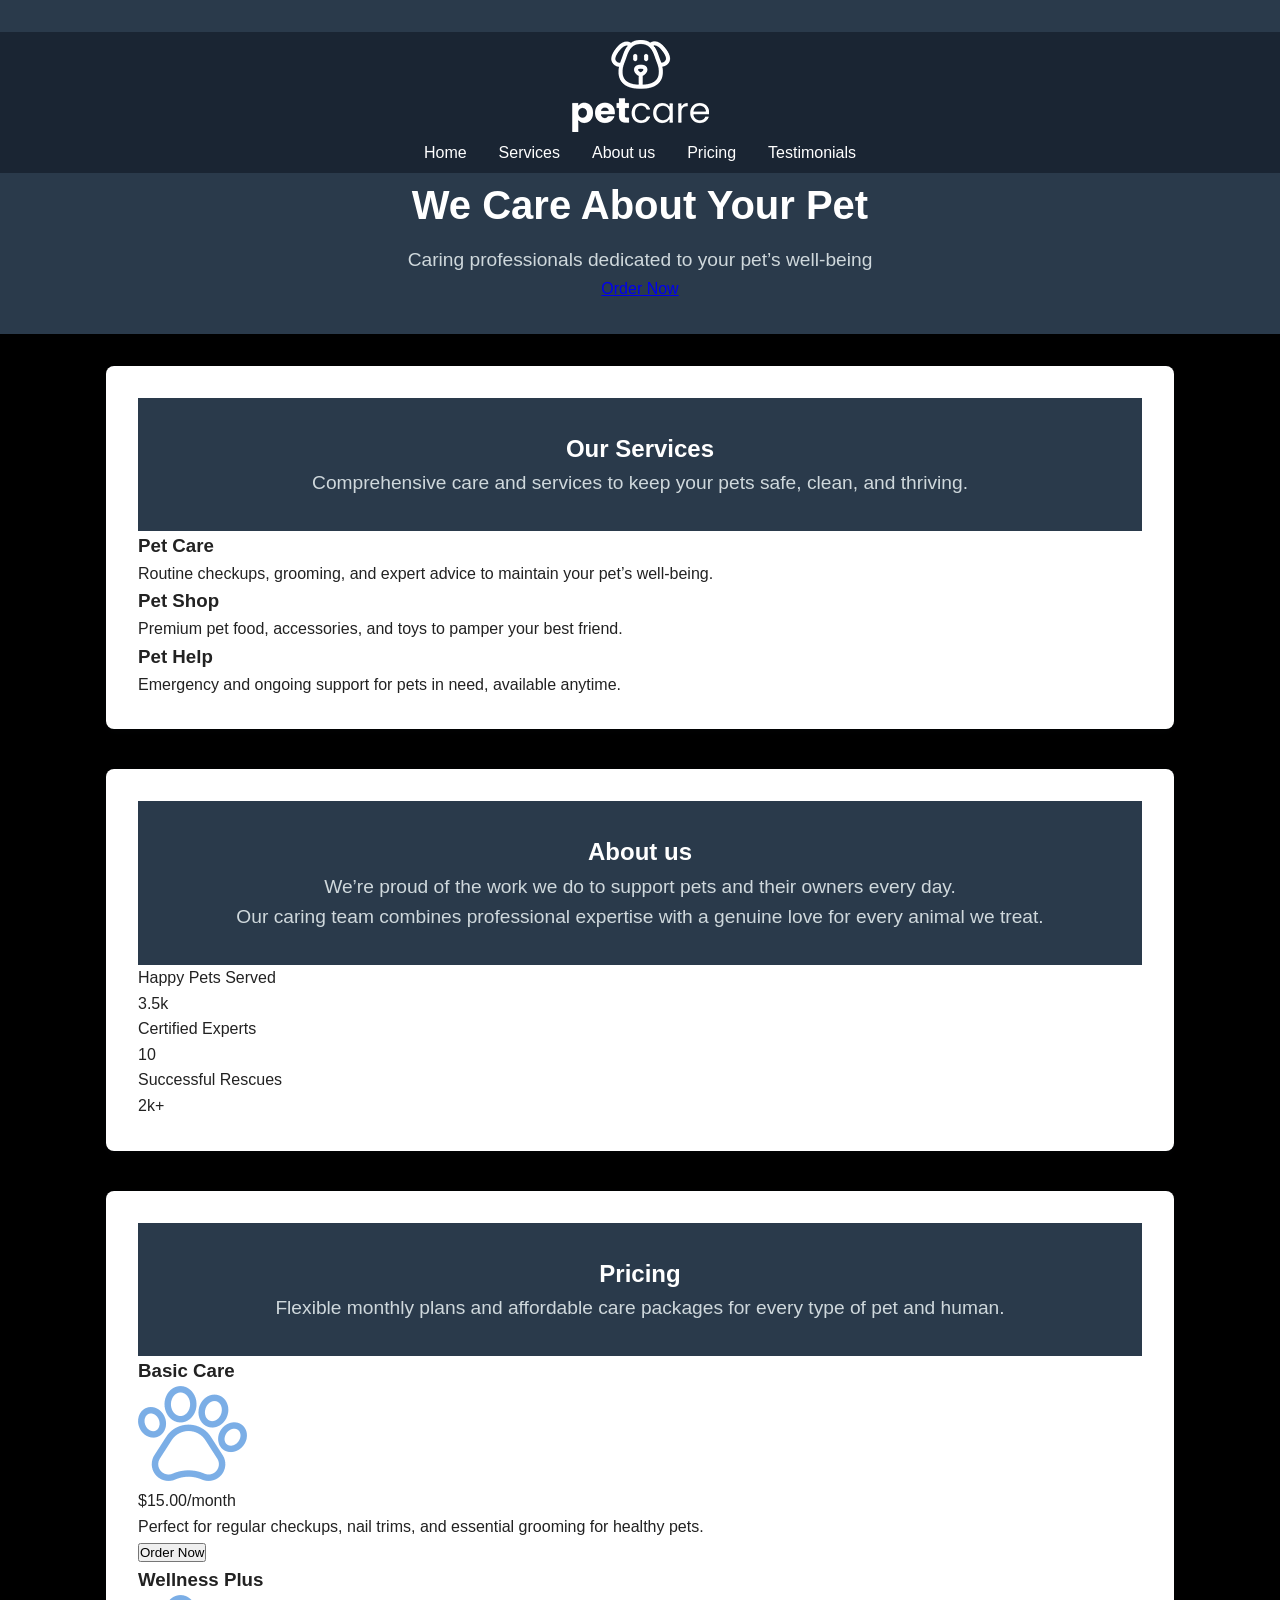
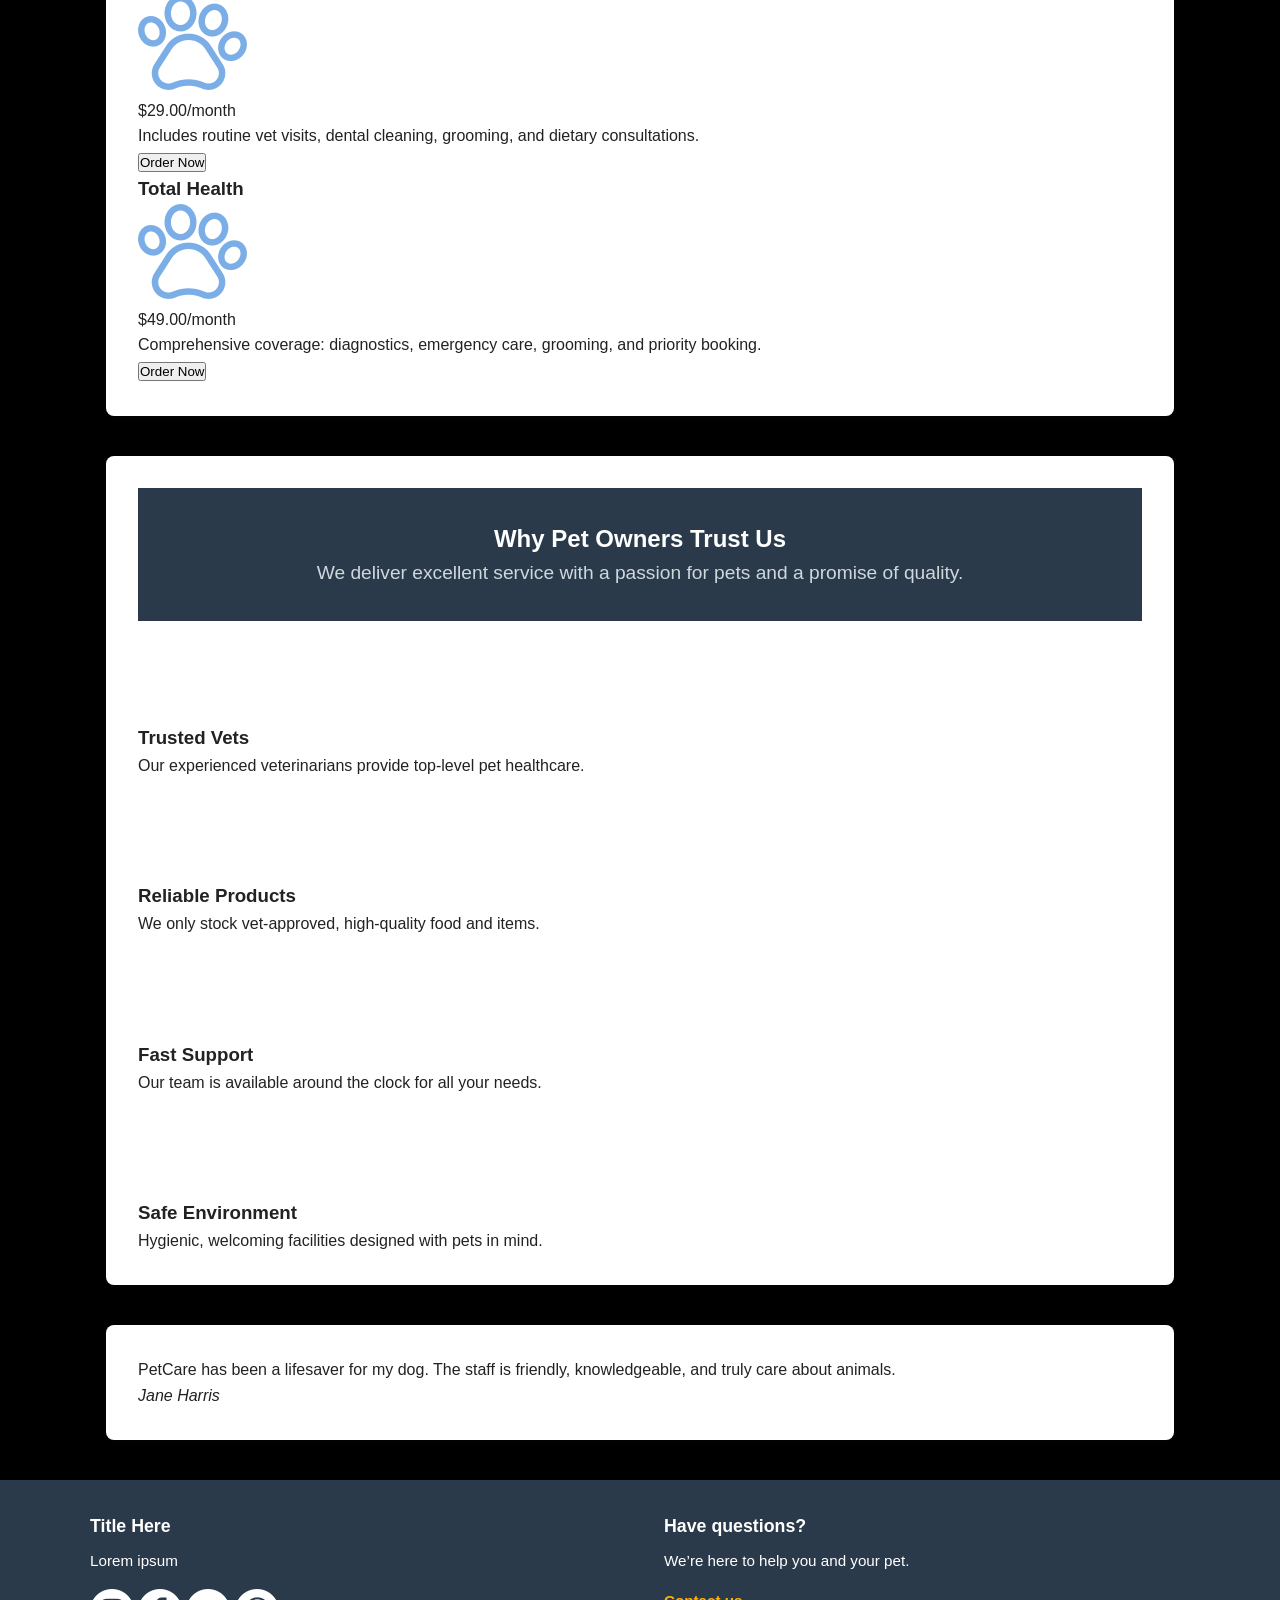
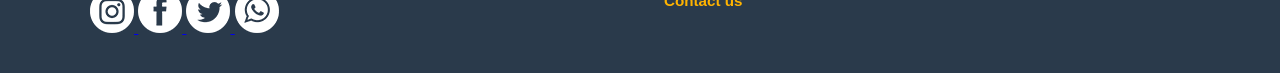
==== index.html @ bc652e51 "feat(petcare): improve semantic structure and footer layout" ====
<!DOCTYPE html>
<html lang="en">

<head>
    <meta charset="UTF-8" />
    <link href="./css/styles.css" rel="stylesheet" type="text/css">
    <meta name="viewport" content="width=device-width, initial-scale=1.0" />
    <title>Petcare</title>
</head>

<body>
    <header id="home">
        <nav>
            <a href="#home"><img src="./assets/icons/petcare-logo.png" alt="Petcare logo" class="logo" /></a>
            <ul>
                <li><a href="#home">Home</a></li>
                <li><a href="#services">Services</a></li>
                <li><a href="#about">About us</a></li>
                <li><a href="#pricing">Pricing</a></li>
                <li><a href="#testimonials">Testimonials</a></li>
            </ul>
        </nav>
        <div class="hero">
            <h1>We Care About Your Pet</h1>
            <p>Caring professionals dedicated to your pet’s well-being</p>
            <a href="#pricing" class="cta-button">Order Now</a>
        </div>
    </header>

    <main>
        <section id="services" class="services">
            <header class="section-header">
                <h2>Our Services</h2>
                <p>Comprehensive care and services to keep your pets safe, clean, and thriving.</p>
            </header>
            <div class="services-grid">
                <article class="service-card">
                    <h3>Pet Care</h3>
                    <p>Routine checkups, grooming, and expert advice to maintain your pet’s well-being.</p>
                </article>
                <article class="service-card">
                    <h3>Pet Shop</h3>
                    <p>Premium pet food, accessories, and toys to pamper your best friend.</p>
                </article>
                <article class="service-card">
                    <h3>Pet Help</h3>
                    <p>Emergency and ongoing support for pets in need, available anytime.</p>
                </article>
            </div>
        </section>
        <section id="about" class="about">
            <header class="section-header">
                <h2>About us</h2>
                <p>We’re proud of the work we do to support pets and their owners every day.</p>
                <p>Our caring team combines professional expertise with a genuine love for every animal we treat.</p>
            </header>
            <dl class="stats-grid">
                <div class="stat">
                    <dt>Happy Pets Served</dt>
                    <dd>3.5k</dd>
                </div>
                <div class="stat">
                    <dt>Certified Experts</dt>
                    <dd>10</dd>
                </div>
                <div class="stat">
                    <dt>Successful Rescues</dt>
                    <dd>2k+</dd>
                </div>
            </dl>
        </section>
        <section id="pricing" class="pricing">
            <header class="section-header">
                <h2>Pricing</h2>
                <p>Flexible monthly plans and affordable care packages for every type of pet and human.</p>
            </header>
            <div class="pricing-grid">
                <article class="pricing-card">
                    <h3>Basic Care</h3>
                    <img src="./assets/icons/icon-blue.png" alt="" class="pricing-icon" />
                    <p>$15.00/month</p>
                    <p>Perfect for regular checkups, nail trims, and essential grooming for healthy pets.</p>
                    <button class="cta-button">Order Now</button>
                </article>
                <article class="pricing-card">
                    <h3>Wellness Plus</h3>
                    <img src="./assets/icons/icon-blue.png" alt="" class="pricing-icon" />
                    <p>$29.00/month</p>
                    <p>Includes routine vet visits, dental cleaning, grooming, and dietary consultations.</p>
                    <button class="cta-button">Order Now</button>
                </article>
                <article class="pricing-card">
                    <h3>Total Health</h3>
                    <img src="./assets/icons/icon-blue.png" alt="" class="pricing-icon" />
                    <p>$49.00/month</p>
                    <p>Comprehensive coverage: diagnostics, emergency care, grooming, and priority booking.</p>
                    <button class="cta-button">Order Now</button>
                </article>
            </div>
        </section>
        <section class="features">
            <header class="section-header">
                <h2>Why Pet Owners Trust Us</h2>
                <p>We deliver excellent service with a passion for pets and a promise of quality.</p>
            </header>
            <div class="features-grid">
                <article class="feature-card">
                    <img src="./assets/icons/icon-white.png" alt="" class="feature-icon" />
                    <h3>Trusted Vets</h3>
                    <p>Our experienced veterinarians provide top-level pet healthcare.</p>
                </article>
                <article class="feature-card">
                    <img src="./assets/icons/icon-white.png" alt="" class="feature-icon" />
                    <h3>Reliable Products</h3>
                    <p>We only stock vet-approved, high-quality food and items.</p>
                </article>
                <article class="feature-card">
                    <img src="./assets/icons/icon-white.png" alt="" class="feature-icon" />
                    <h3>Fast Support</h3>
                    <p>Our team is available around the clock for all your needs.</p>
                </article>
                <article class="feature-card">
                    <img src="./assets/icons/icon-white.png" alt="" class="feature-icon" />
                    <h3>Safe Environment</h3>
                    <p>Hygienic, welcoming facilities designed with pets in mind.</p>
                </article>
            </div>
        </section>
        <section id="testimonials" class="testimonials">
            <blockquote class="testimonial">
                <p>PetCare has been a lifesaver for my dog. The staff is friendly, knowledgeable, and truly care about
                    animals.</p>
                <footer>
                    <cite class="testimonial-author">Jane Harris</cite>
                </footer>
            </blockquote>
        </section>
    </main>

    <footer class="site-footer">
        <div class="footer-content">
            <div class="footer-column">
                <h3>Title Here</h3>
                <p>Lorem ipsum</p>
                <a href="#" aria-label="Visit our Instagram page">
                    <img src="./assets/icons/instagram.png" alt="" class="social-media-image" />
                </a>
                <a href="#" aria-label="Visit our Facebook page">
                    <img src="./assets/icons/facebook.png" alt="" class="social-media-image" />
                </a>
                <a href="#" aria-label="Visit our Twitter page">
                    <img src="./assets/icons/twitter.png" alt="" class="social-media-image" />
                </a>
                <a href="#" aria-label="Contact us on WhatsApp">
                    <img src="./assets/icons/whats-app.png" alt="" class="social-media-image" />
                </a>
            </div>
            <div class="footer-column">
                <h3>Have questions?</h3>
                <p>We’re here to help you and your pet.</p>
                <a href="./contact.html" class="contact-link">Contact us</a>
            </div>
        </div>
    </footer>
</body>

</html>
---- css/styles.css ----
/* styles.css */

/* Reset some default browser styles */
* {
    margin: 0;
    padding: 0;
    box-sizing: border-box;
}

/* Body styles */
body {
    font-family: 'Segoe UI', Arial, sans-serif;
    background-color: black;
    color: #222;
    line-height: 1.6;
}

/* Header styles */
header {
    background: #2a3a4b;
    color: #fff;
    padding: 2rem 0;
    text-align: center;
}

header h1 {
    font-size: 2.5rem;
    margin-bottom: 0.5rem;
}

header p {
    font-size: 1.2rem;
    color: #cfd8dc;
}

/* Navigation styles */
nav {
    background: #1a2533;
    padding: 0.5rem 0;
}

nav ul {
    list-style: none;
    display: flex;
    justify-content: center;
    gap: 2rem;
}

nav a {
    color: #fff;
    text-decoration: none;
    font-weight: 500;
    transition: color 0.2s;
}

nav a:hover {
    color: #ffb300;
}

/* Main content styles */
main {
    max-width: 1100px;
    margin: 2rem auto;
    padding: 0 1rem;
}

/* Section styles */
section {
    margin-bottom: 2.5rem;
    background: #fff;
    padding: 2rem;
    border-radius: 8px;
    box-shadow: 0 2px 8px rgba(42, 58, 75, 0.07);
}

/* Footer styles */
.site-footer {
    background: #2a3a4b;
    color: #fff;
    padding: 2rem 1rem;
    font-size: 0.95rem;
    margin-top: 2rem;
}

.footer-content {
    max-width: 1100px;
    margin: 0 auto;
    display: grid;
    grid-template-columns: repeat(2, 1fr);
    gap: 3rem;
}

.footer-column {
    text-align: left;
}

.footer-column h3 {
    margin-bottom: 0.5rem;
}

.footer-column p {
    margin-bottom: 1rem;
}

.contact-link {
    color: #ffb300;
    font-weight: 600;
    text-decoration: none;
}

.contact-link:hover {
    text-decoration: underline;
}

/* Responsive design */
@media (max-width: 700px) {
    nav ul {
        flex-direction: column;
        gap: 1rem;
    }
    main {
        padding: 0 0.5rem;
    }
    section {
        padding: 1rem;
    }
    .footer-content {
        grid-template-columns: 1fr;
        gap: 2rem;
    }
}
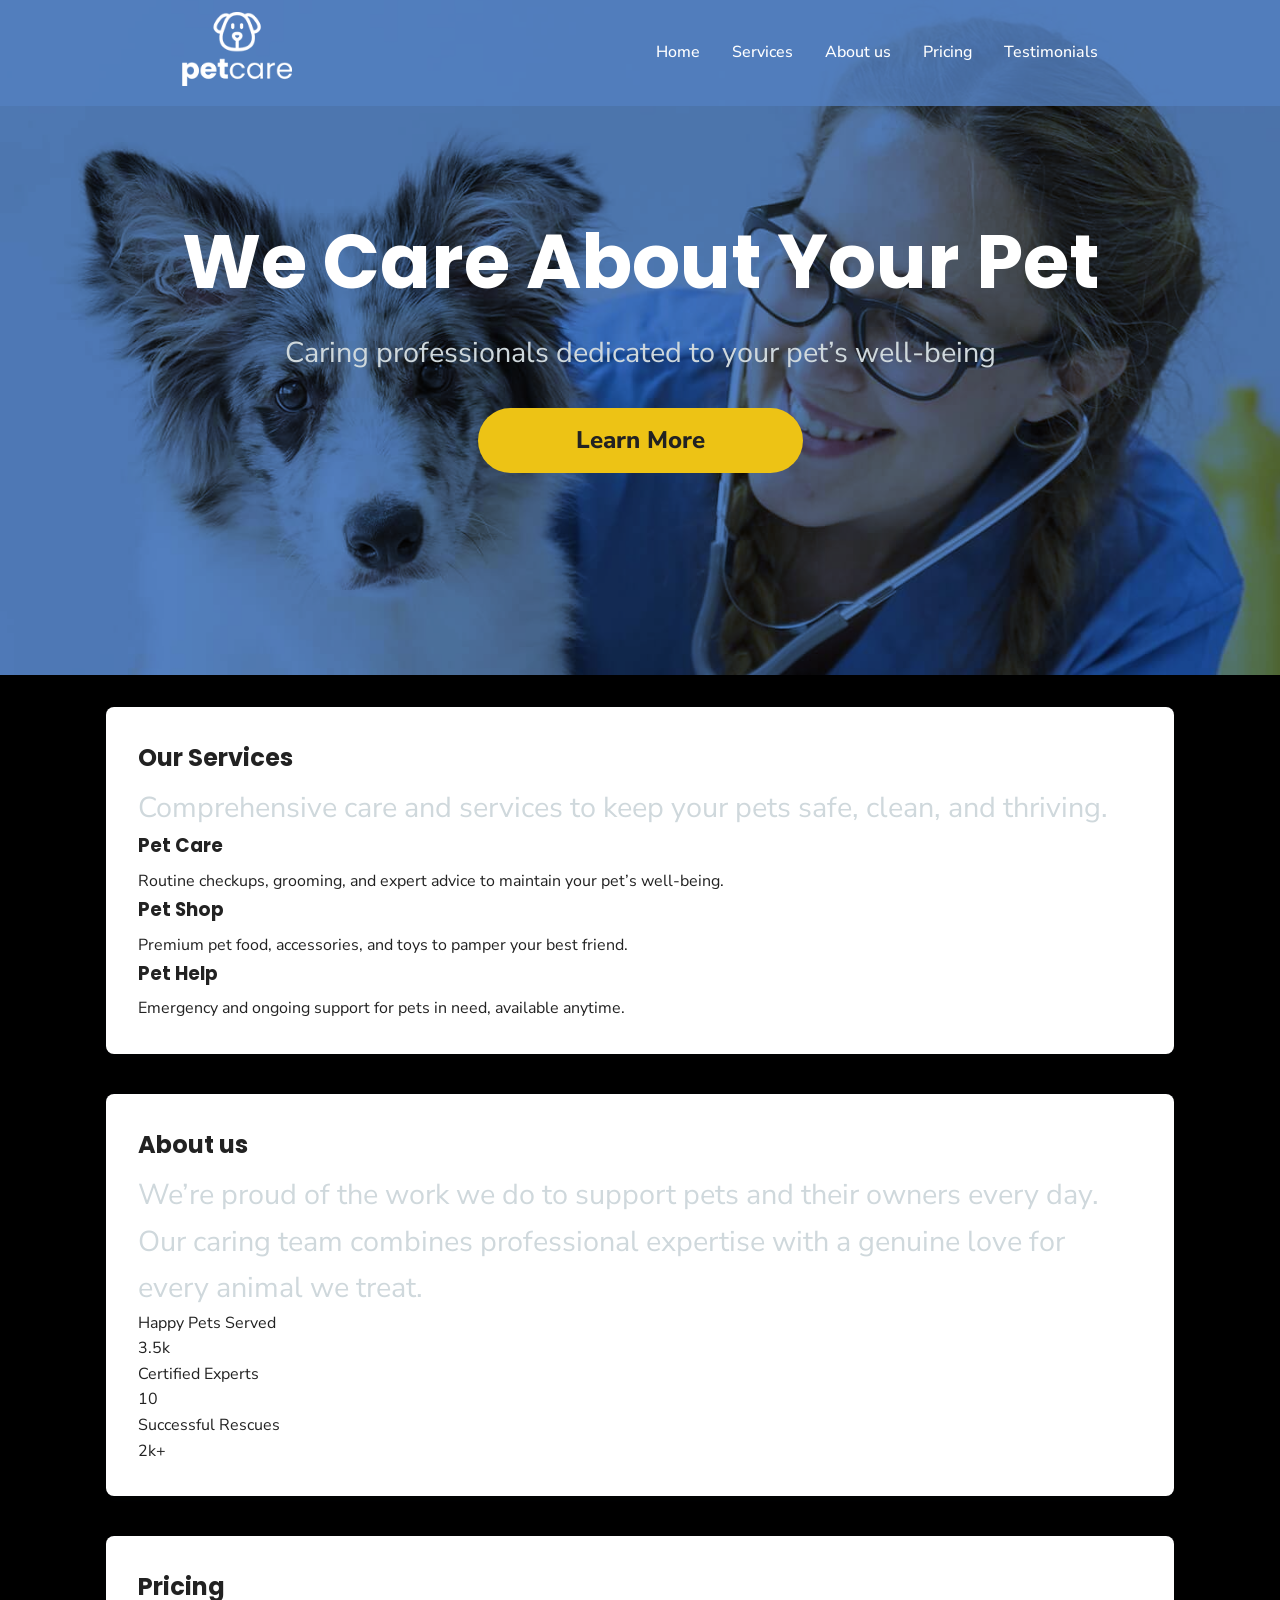
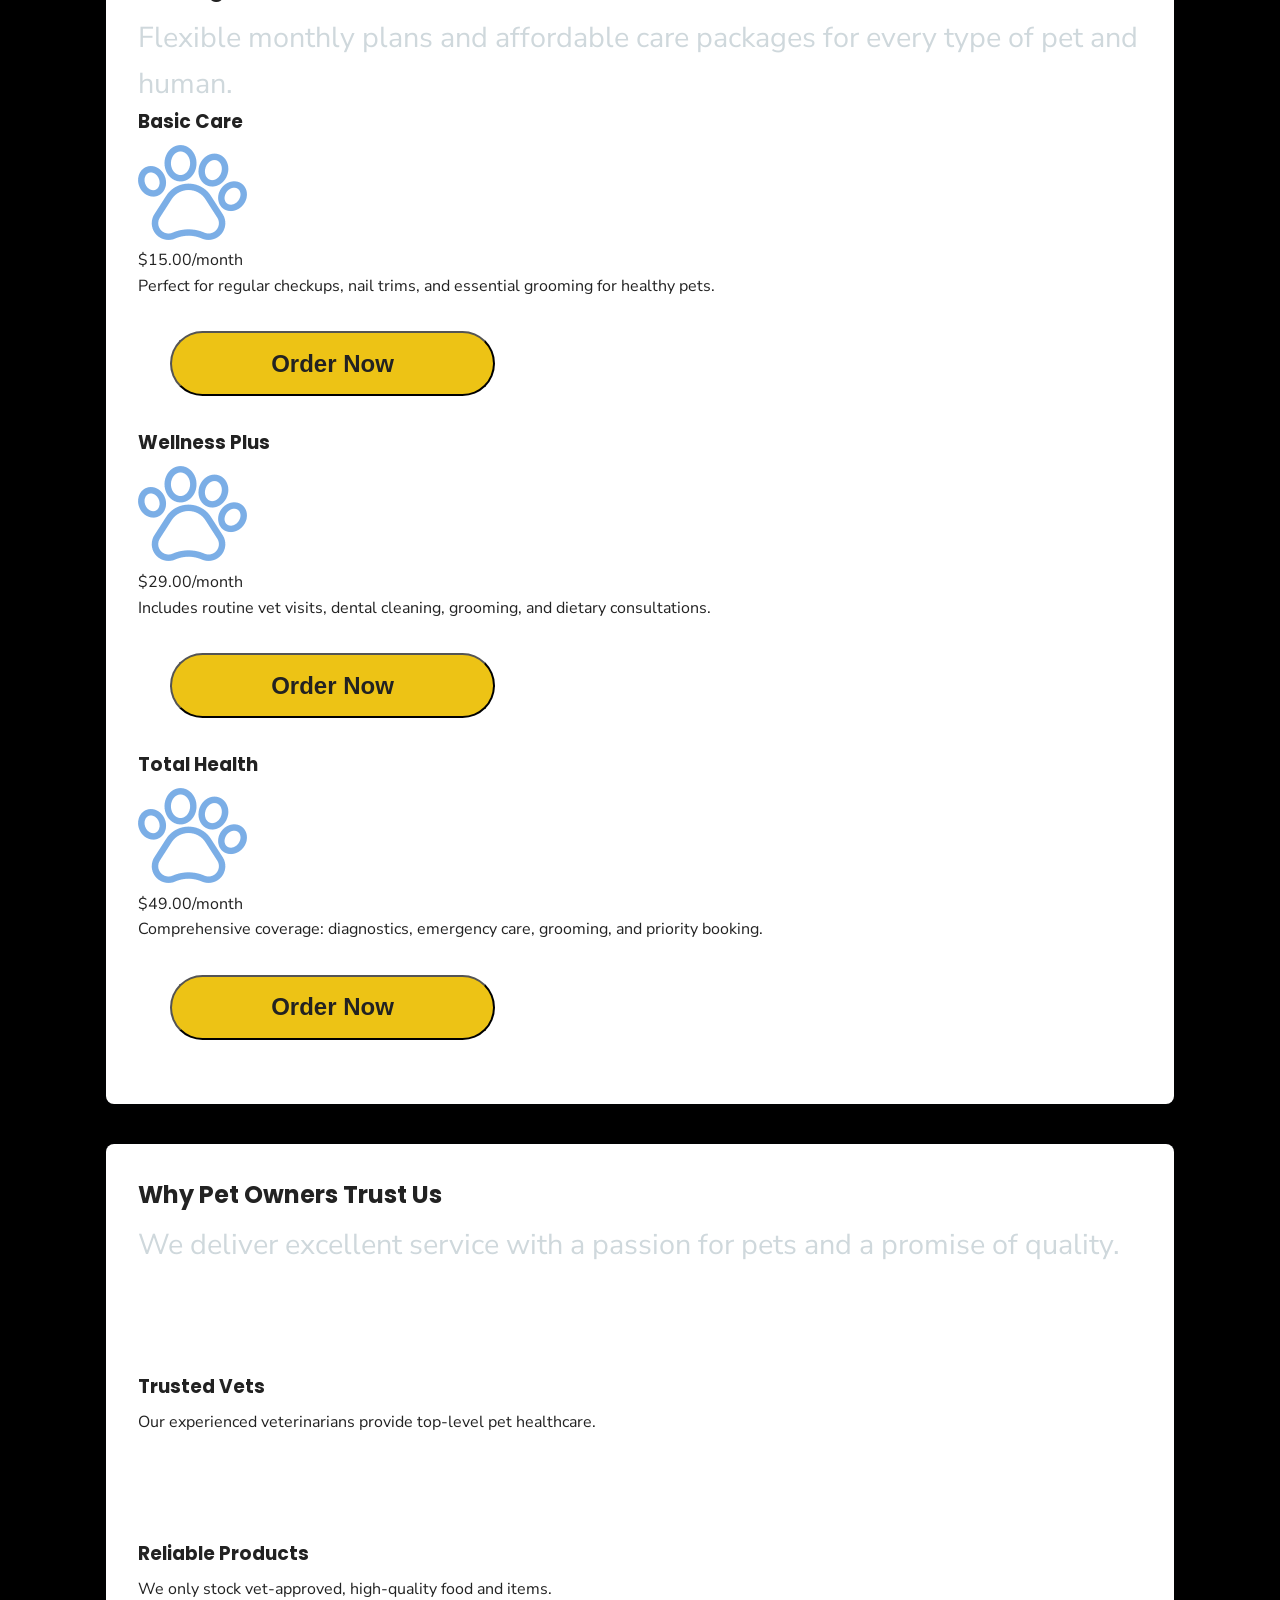
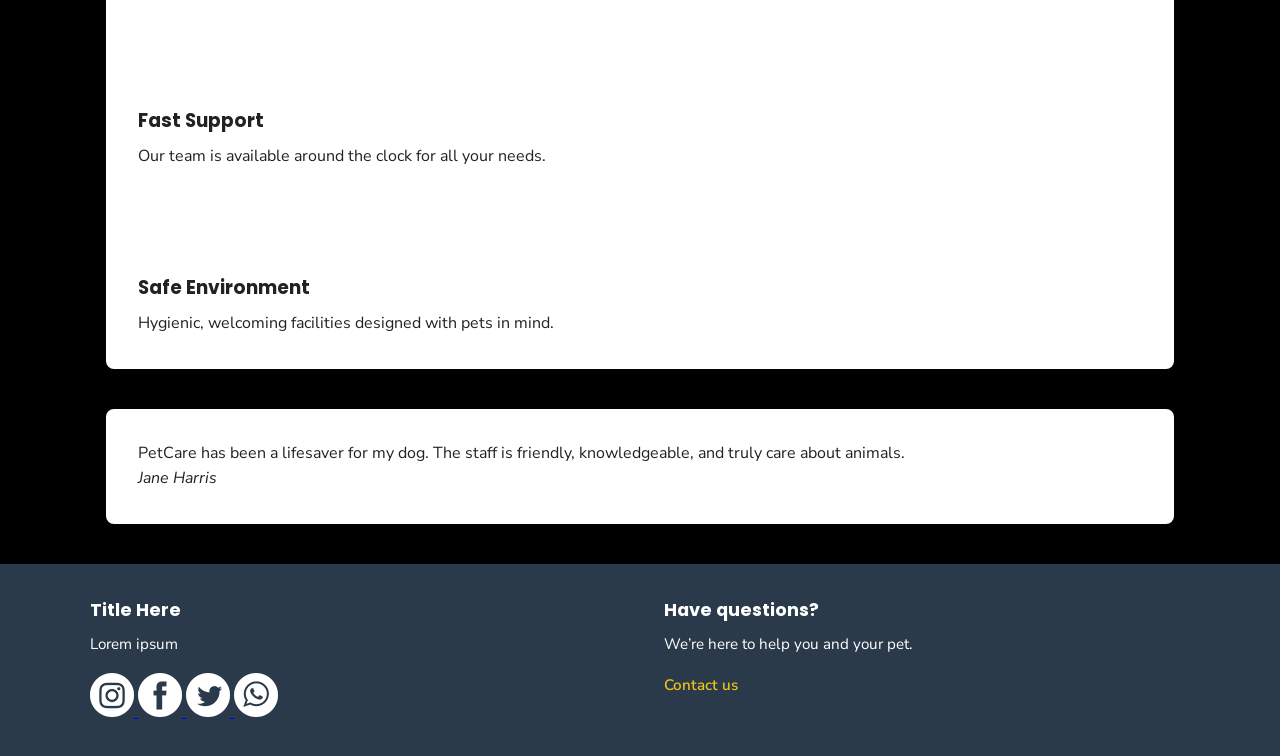
==== commit ceddc6c3: "feat(peatcare): complete navigation and hero styling" ====
--- a/index.html
+++ b/index.html
@@ -4,6 +4,11 @@
 <head>
     <meta charset="UTF-8" />
     <link href="./css/styles.css" rel="stylesheet" type="text/css">
+    <link rel="preconnect" href="https://fonts.googleapis.com">
+    <link rel="preconnect" href="https://fonts.gstatic.com" crossorigin>
+    <link
+        href="https://fonts.googleapis.com/css2?family=Nunito+Sans:ital,opsz,wght@0,6..12,200..1000;1,6..12,200..1000&family=Poppins:ital,wght@0,100;0,200;0,300;0,400;0,500;0,600;0,700;0,800;0,900;1,100;1,200;1,300;1,400;1,500;1,600;1,700;1,800;1,900&display=swap"
+        rel="stylesheet">
     <meta name="viewport" content="width=device-width, initial-scale=1.0" />
     <title>Petcare</title>
 </head>
@@ -23,7 +28,7 @@
         <div class="hero">
             <h1>We Care About Your Pet</h1>
             <p>Caring professionals dedicated to your pet’s well-being</p>
-            <a href="#pricing" class="cta-button">Order Now</a>
+            <a href="#pricing" class="cta-button">Learn More</a>
         </div>
     </header>
 
--- a/css/styles.css
+++ b/css/styles.css
@@ -9,34 +9,48 @@
 
 /* Body styles */
 body {
-    font-family: 'Segoe UI', Arial, sans-serif;
+    font-family: 'Nunito Sans', Arial, sans-serif;
     background-color: black;
     color: #222;
     line-height: 1.6;
 }
 
+h1, h2, h3, h4, h5, h6 {
+    font-family: 'Poppins', Arial, sans-serif;
+    margin-bottom: 0.5rem;
+}
+
 /* Header styles */
 header {
-    background: #2a3a4b;
-    color: #fff;
-    padding: 2rem 0;
-    text-align: center;
+    position: relative;
+    background: transparent;
+    padding: 0;
 }
 
 header h1 {
-    font-size: 2.5rem;
+    font-size: 4.70rem;
     margin-bottom: 0.5rem;
 }
 
 header p {
-    font-size: 1.2rem;
+    font-size: 1.8rem;
     color: #cfd8dc;
 }
 
 /* Navigation styles */
 nav {
-    background: #1a2533;
-    padding: 0.5rem 0;
+    position: absolute;
+    top: 0;
+    left: 0;
+    z-index: 10;
+    width: 100%;
+
+    display: flex;
+    justify-content:space-around;
+    align-items: center;
+    
+    background-color: rgba(83, 128, 193, 0.8);
+    padding: 0.75rem 0;
 }
 
 nav ul {
@@ -54,9 +68,73 @@
 }
 
 nav a:hover {
-    color: #ffb300;
-}
-
+    color: #edc315;
+}
+
+.logo {
+    width: 110px;
+}
+
+/* Hero section styles */
+.hero > * {
+    position: relative;
+    z-index: 1;
+}
+
+.hero {
+    position: relative;
+    min-height: 75vh;
+    display: flex;
+    flex-direction: column;
+    justify-content: center;
+    align-items: center;
+    padding: 5rem 1rem 3rem;
+    background: url('../assets/images/hero-img.jpg') no-repeat center center/cover;
+    color: #fff;
+    text-align: center;
+}
+
+.hero::before {
+    content: '';
+    position: absolute;
+    top: 0;
+    left: 0;
+    width: 100%;
+    height: 100%;
+    background-color: rgba(83, 128, 193, 1);
+    mix-blend-mode: multiply;
+    z-index: 0; 
+}
+
+.cta-button {
+    display: inline-flex;
+    width: 325px;
+    height: 65px; 
+    align-items: center;
+    justify-content: center;
+    border-radius: 32.5px; 
+    background-color: #edc315;
+    color: #222;
+    padding: 0.75rem 1.5rem;
+    text-decoration: none;
+    font-weight: 800;
+    cursor: pointer; 
+    font-size: 1.5rem; 
+    margin: 2rem;    
+    transition:
+        background-color 0.2s,
+        color 0.2s,
+        transform 0.1s;
+}
+
+.cta-button:hover {
+    background-color: #f1d562;
+}
+
+.cta-button:active{
+    background-color: #cea70c;
+    transform: translateY(2px);
+}
 /* Main content styles */
 main {
     max-width: 1100px;
@@ -103,7 +181,7 @@
 }
 
 .contact-link {
-    color: #ffb300;
+    color: #edc315;
     font-weight: 600;
     text-decoration: none;
 }
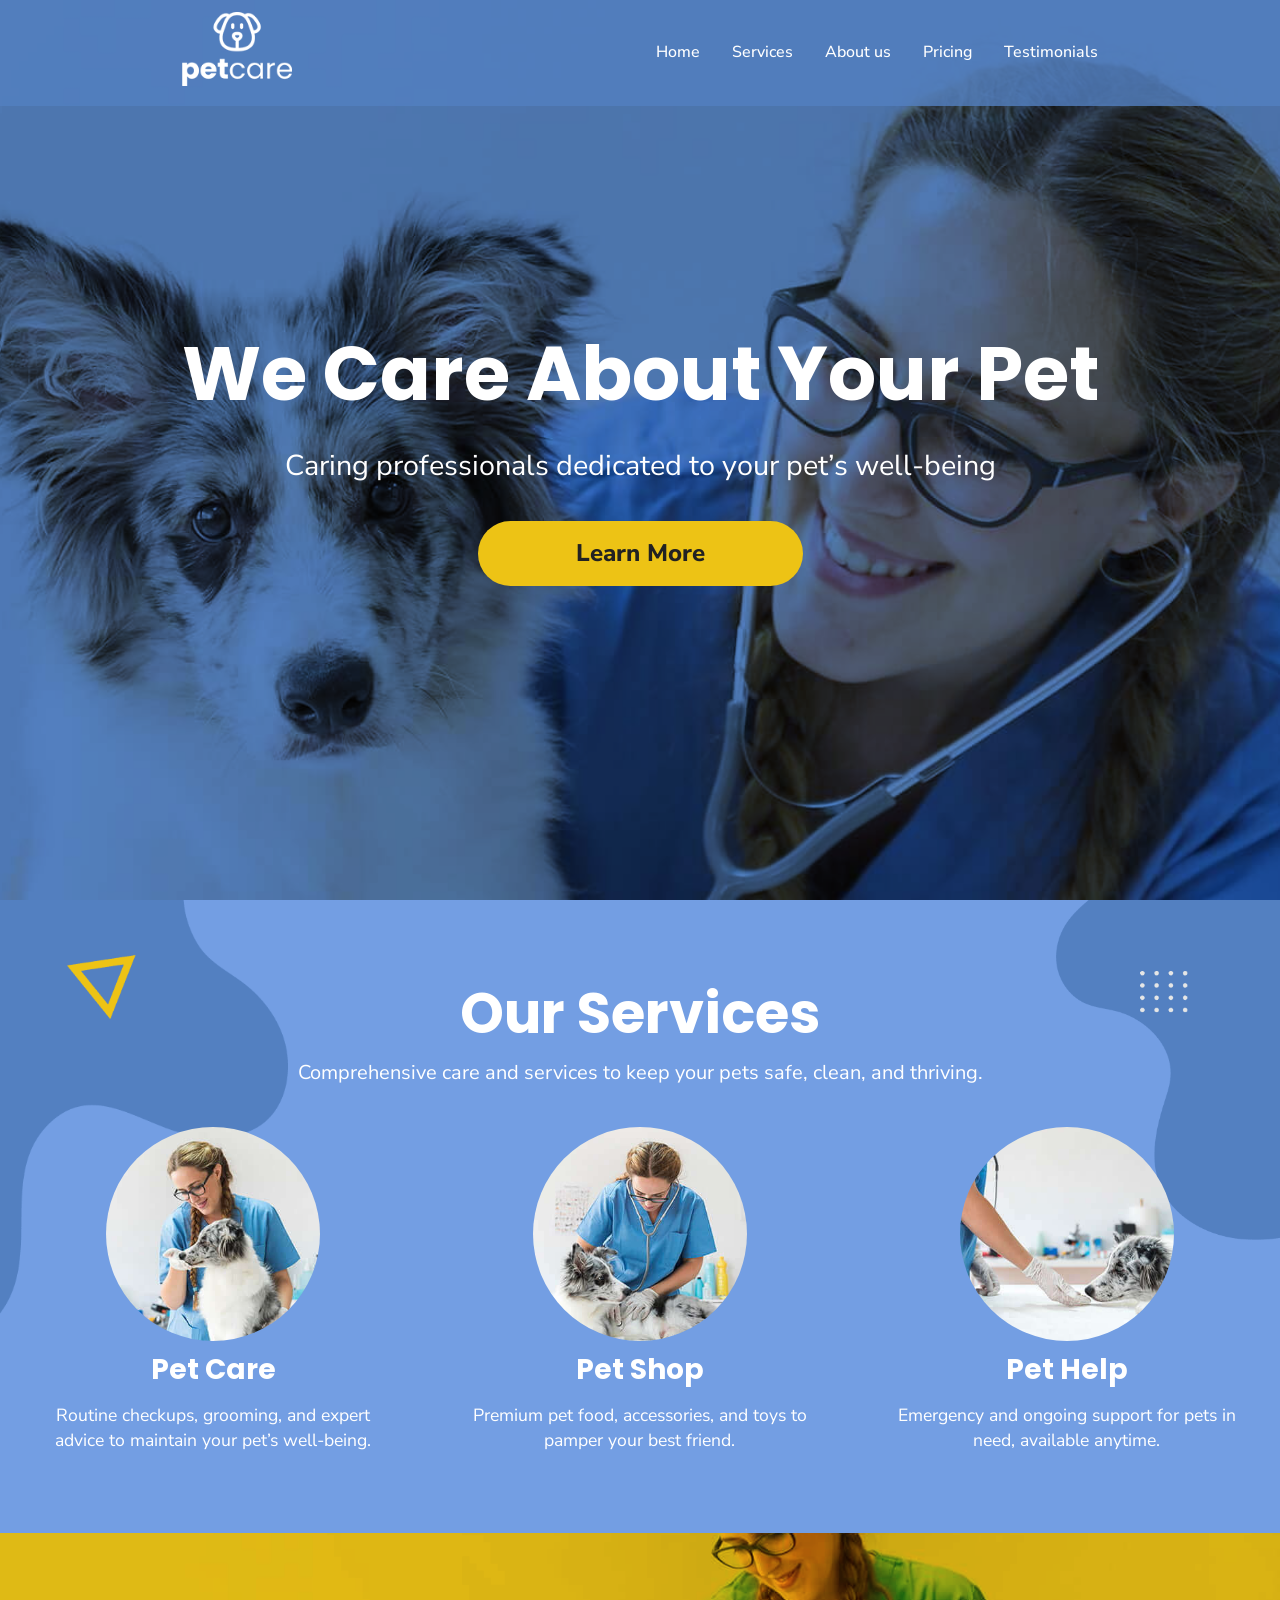
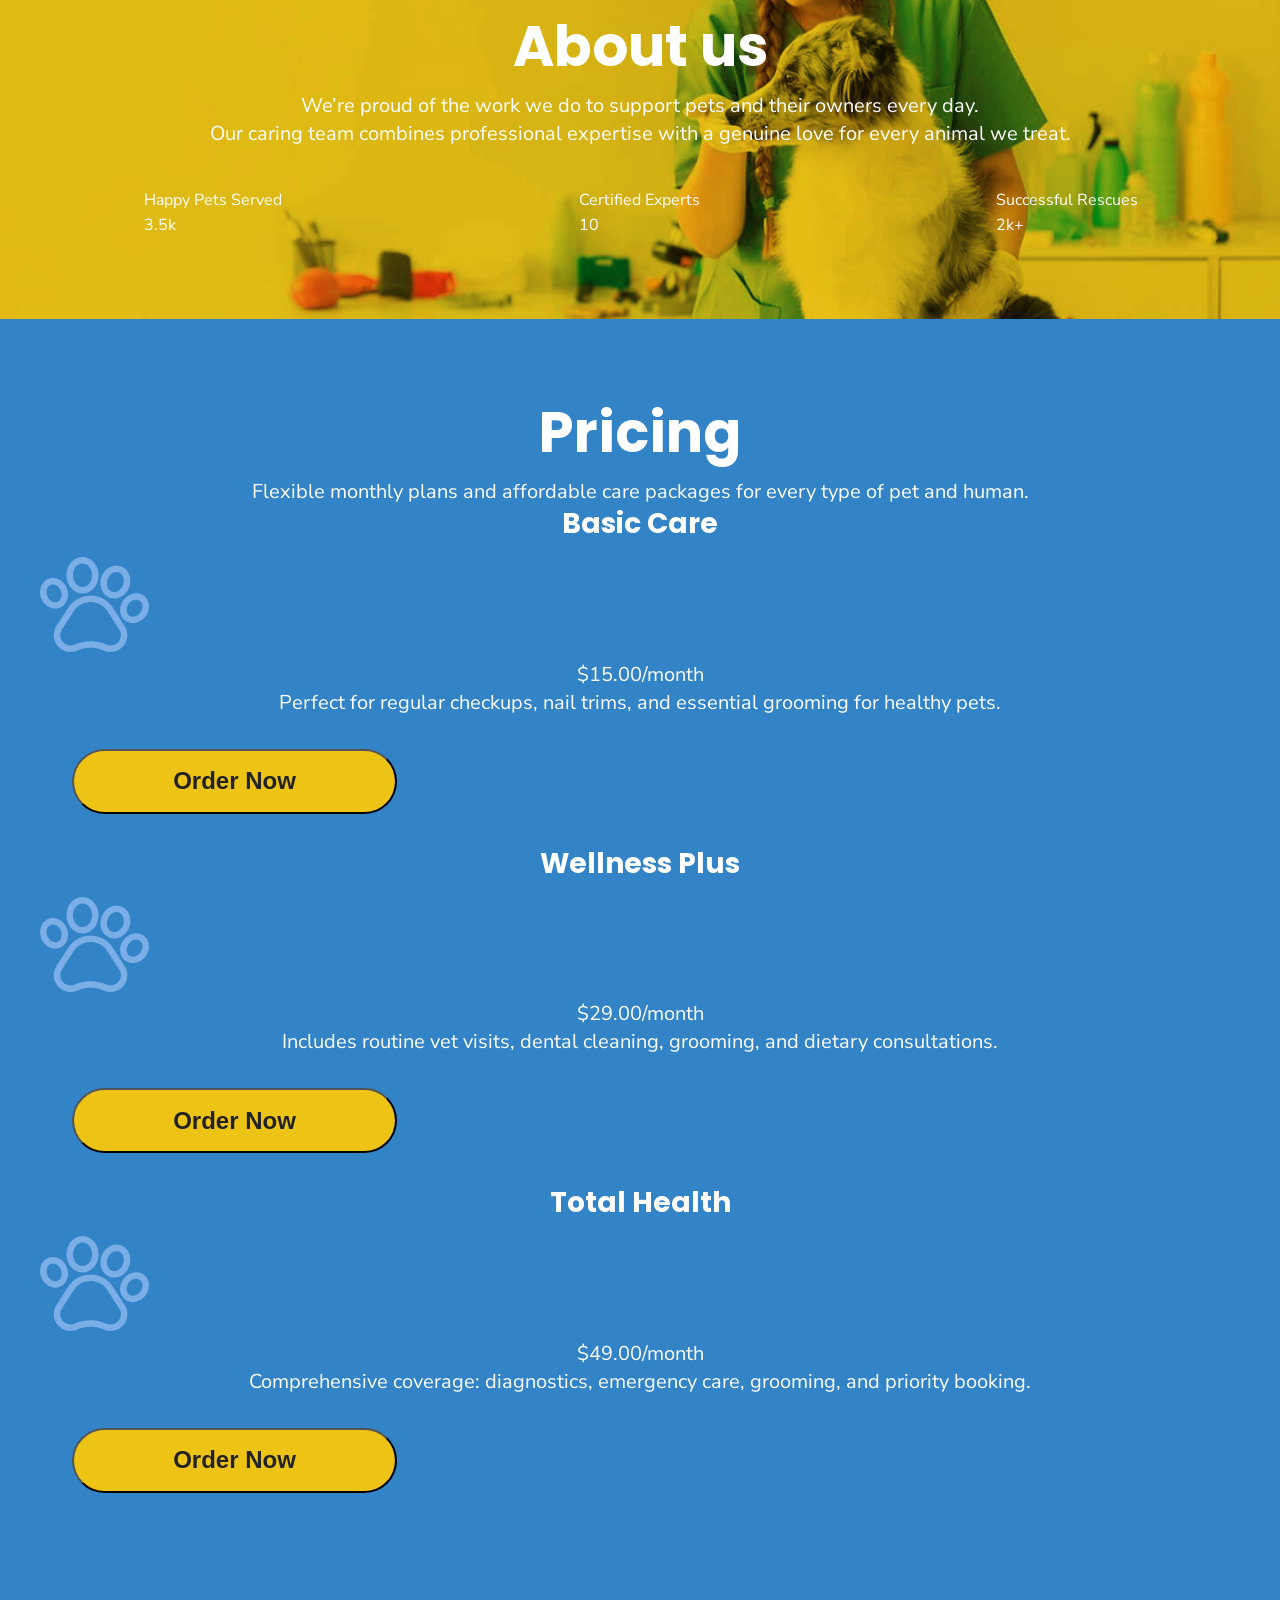
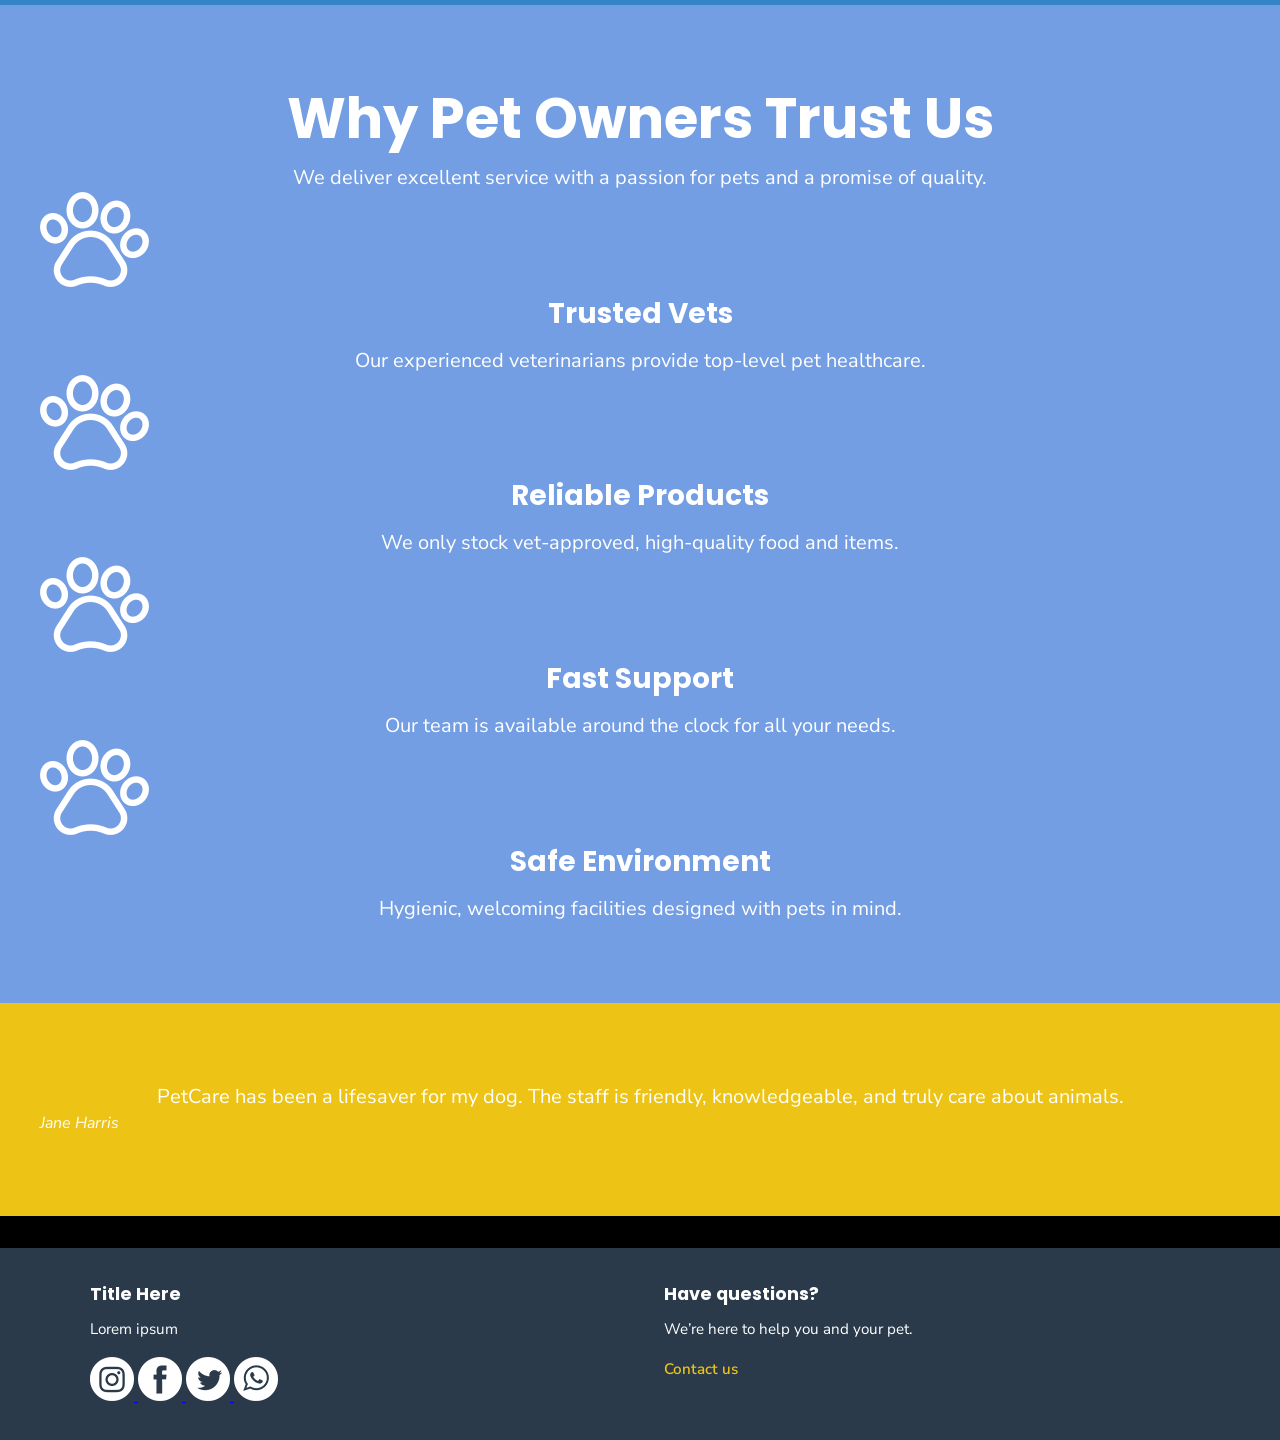
==== commit 97dbba6a: "petcare(feat): improve full-width sections and service cards" ====
--- a/index.html
+++ b/index.html
@@ -28,117 +28,130 @@
         <div class="hero">
             <h1>We Care About Your Pet</h1>
             <p>Caring professionals dedicated to your pet’s well-being</p>
-            <a href="#pricing" class="cta-button">Learn More</a>
+            <a href="#services" class="cta-button">Learn More</a>
         </div>
     </header>
 
     <main>
         <section id="services" class="services">
-            <header class="section-header">
-                <h2>Our Services</h2>
-                <p>Comprehensive care and services to keep your pets safe, clean, and thriving.</p>
-            </header>
-            <div class="services-grid">
-                <article class="service-card">
-                    <h3>Pet Care</h3>
-                    <p>Routine checkups, grooming, and expert advice to maintain your pet’s well-being.</p>
-                </article>
-                <article class="service-card">
-                    <h3>Pet Shop</h3>
-                    <p>Premium pet food, accessories, and toys to pamper your best friend.</p>
-                </article>
-                <article class="service-card">
-                    <h3>Pet Help</h3>
-                    <p>Emergency and ongoing support for pets in need, available anytime.</p>
-                </article>
+            <div class="section-content">
+                <header class="section-header">
+                    <h2>Our Services</h2>
+                    <p>Comprehensive care and services to keep your pets safe, clean, and thriving.</p>
+                </header>
+                <div class="services-grid">
+                    <article class="service-card">
+                        <img src="./assets/images/pet-care-img.jpg" alt="Pet Care" class="service-image" />
+                        <h3>Pet Care</h3>
+                        <p>Routine checkups, grooming, and expert advice to maintain your pet’s well-being.</p>
+                    </article>
+                    <article class="service-card">
+                        <img src="./assets/images/pet-shop-img.jpg" alt="Pet Shop" class="service-image" />
+                        <h3>Pet Shop</h3>
+                        <p>Premium pet food, accessories, and toys to pamper your best friend.</p>
+                    </article>
+                    <article class="service-card">
+                        <img src="./assets/images/pet-help-img.jpg" alt="Pet Help" class="service-image" />
+                        <h3>Pet Help</h3>
+                        <p>Emergency and ongoing support for pets in need, available anytime.</p>
+                    </article>
+                </div>
             </div>
         </section>
         <section id="about" class="about">
-            <header class="section-header">
-                <h2>About us</h2>
-                <p>We’re proud of the work we do to support pets and their owners every day.</p>
-                <p>Our caring team combines professional expertise with a genuine love for every animal we treat.</p>
-            </header>
-            <dl class="stats-grid">
-                <div class="stat">
-                    <dt>Happy Pets Served</dt>
-                    <dd>3.5k</dd>
-                </div>
-                <div class="stat">
-                    <dt>Certified Experts</dt>
-                    <dd>10</dd>
-                </div>
-                <div class="stat">
-                    <dt>Successful Rescues</dt>
-                    <dd>2k+</dd>
-                </div>
-            </dl>
+            <div class="section-content">
+                <header class="section-header">
+                    <h2>About us</h2>
+                    <p>We’re proud of the work we do to support pets and their owners every day.</p>
+                    <p>Our caring team combines professional expertise with a genuine love for every animal we treat.</p>
+                </header>
+                <dl class="stats-grid">
+                    <div class="stat">
+                        <dt>Happy Pets Served</dt>
+                        <dd>3.5k</dd>
+                    </div>
+                    <div class="stat">
+                        <dt>Certified Experts</dt>
+                        <dd>10</dd>
+                    </div>
+                    <div class="stat">
+                        <dt>Successful Rescues</dt>
+                        <dd>2k+</dd>
+                    </div>
+                </dl>
+            </div>
         </section>
         <section id="pricing" class="pricing">
-            <header class="section-header">
-                <h2>Pricing</h2>
-                <p>Flexible monthly plans and affordable care packages for every type of pet and human.</p>
-            </header>
-            <div class="pricing-grid">
-                <article class="pricing-card">
-                    <h3>Basic Care</h3>
-                    <img src="./assets/icons/icon-blue.png" alt="" class="pricing-icon" />
-                    <p>$15.00/month</p>
-                    <p>Perfect for regular checkups, nail trims, and essential grooming for healthy pets.</p>
-                    <button class="cta-button">Order Now</button>
-                </article>
-                <article class="pricing-card">
-                    <h3>Wellness Plus</h3>
-                    <img src="./assets/icons/icon-blue.png" alt="" class="pricing-icon" />
-                    <p>$29.00/month</p>
-                    <p>Includes routine vet visits, dental cleaning, grooming, and dietary consultations.</p>
-                    <button class="cta-button">Order Now</button>
-                </article>
-                <article class="pricing-card">
-                    <h3>Total Health</h3>
-                    <img src="./assets/icons/icon-blue.png" alt="" class="pricing-icon" />
-                    <p>$49.00/month</p>
-                    <p>Comprehensive coverage: diagnostics, emergency care, grooming, and priority booking.</p>
-                    <button class="cta-button">Order Now</button>
-                </article>
+            <div class="section-content">
+                <header class="section-header">
+                    <h2>Pricing</h2>
+                    <p>Flexible monthly plans and affordable care packages for every type of pet and human.</p>
+                </header>
+                <div class="pricing-grid">
+                    <article class="pricing-card">
+                        <h3>Basic Care</h3>
+                        <img src="./assets/icons/icon-blue.png" alt="" class="pricing-icon" />
+                        <p>$15.00/month</p>
+                        <p>Perfect for regular checkups, nail trims, and essential grooming for healthy pets.</p>
+                        <button class="cta-button">Order Now</button>
+                    </article>
+                    <article class="pricing-card">
+                        <h3>Wellness Plus</h3>
+                        <img src="./assets/icons/icon-blue.png" alt="" class="pricing-icon" />
+                        <p>$29.00/month</p>
+                        <p>Includes routine vet visits, dental cleaning, grooming, and dietary consultations.</p>
+                        <button class="cta-button">Order Now</button>
+                    </article>
+                    <article class="pricing-card">
+                        <h3>Total Health</h3>
+                        <img src="./assets/icons/icon-blue.png" alt="" class="pricing-icon" />
+                        <p>$49.00/month</p>
+                        <p>Comprehensive coverage: diagnostics, emergency care, grooming, and priority booking.</p>
+                        <button class="cta-button">Order Now</button>
+                    </article>
+                </div>
             </div>
         </section>
         <section class="features">
-            <header class="section-header">
-                <h2>Why Pet Owners Trust Us</h2>
-                <p>We deliver excellent service with a passion for pets and a promise of quality.</p>
-            </header>
-            <div class="features-grid">
-                <article class="feature-card">
-                    <img src="./assets/icons/icon-white.png" alt="" class="feature-icon" />
-                    <h3>Trusted Vets</h3>
-                    <p>Our experienced veterinarians provide top-level pet healthcare.</p>
-                </article>
-                <article class="feature-card">
-                    <img src="./assets/icons/icon-white.png" alt="" class="feature-icon" />
-                    <h3>Reliable Products</h3>
-                    <p>We only stock vet-approved, high-quality food and items.</p>
-                </article>
-                <article class="feature-card">
-                    <img src="./assets/icons/icon-white.png" alt="" class="feature-icon" />
-                    <h3>Fast Support</h3>
-                    <p>Our team is available around the clock for all your needs.</p>
-                </article>
-                <article class="feature-card">
-                    <img src="./assets/icons/icon-white.png" alt="" class="feature-icon" />
-                    <h3>Safe Environment</h3>
-                    <p>Hygienic, welcoming facilities designed with pets in mind.</p>
-                </article>
+            <div class="section-content">
+                <header class="section-header">
+                    <h2>Why Pet Owners Trust Us</h2>
+                    <p>We deliver excellent service with a passion for pets and a promise of quality.</p>
+                </header>
+                <div class="features-grid">
+                    <article class="feature-card">
+                        <img src="./assets/icons/icon-white.png" alt="" class="feature-icon" />
+                        <h3>Trusted Vets</h3>
+                        <p>Our experienced veterinarians provide top-level pet healthcare.</p>
+                    </article>
+                    <article class="feature-card">
+                        <img src="./assets/icons/icon-white.png" alt="" class="feature-icon" />
+                        <h3>Reliable Products</h3>
+                        <p>We only stock vet-approved, high-quality food and items.</p>
+                    </article>
+                    <article class="feature-card">
+                        <img src="./assets/icons/icon-white.png" alt="" class="feature-icon" />
+                        <h3>Fast Support</h3>
+                        <p>Our team is available around the clock for all your needs.</p>
+                    </article>
+                    <article class="feature-card">
+                        <img src="./assets/icons/icon-white.png" alt="" class="feature-icon" />
+                        <h3>Safe Environment</h3>
+                        <p>Hygienic, welcoming facilities designed with pets in mind.</p>
+                    </article>
+                </div>
             </div>
         </section>
         <section id="testimonials" class="testimonials">
-            <blockquote class="testimonial">
-                <p>PetCare has been a lifesaver for my dog. The staff is friendly, knowledgeable, and truly care about
-                    animals.</p>
-                <footer>
-                    <cite class="testimonial-author">Jane Harris</cite>
-                </footer>
-            </blockquote>
+            <div class="section-content">
+                <blockquote class="testimonial">
+                    <p>PetCare has been a lifesaver for my dog. The staff is friendly, knowledgeable, and truly care about
+                        animals.</p>
+                    <footer>
+                        <cite class="testimonial-author">Jane Harris</cite>
+                    </footer>
+                </blockquote>
+            </div>
         </section>
     </main>
 
--- a/css/styles.css
+++ b/css/styles.css
@@ -7,24 +7,25 @@
     box-sizing: border-box;
 }
 
+
+
 /* Body styles */
 body {
+    background-color: black;
+}
+
+/* Typography */
+body {
     font-family: 'Nunito Sans', Arial, sans-serif;
-    background-color: black;
-    color: #222;
+    color: #fff;
     line-height: 1.6;
+    overflow-x: hidden;
 }
 
 h1, h2, h3, h4, h5, h6 {
     font-family: 'Poppins', Arial, sans-serif;
     margin-bottom: 0.5rem;
-}
-
-/* Header styles */
-header {
-    position: relative;
-    background: transparent;
-    padding: 0;
+    color: #fff; 
 }
 
 header h1 {
@@ -34,7 +35,96 @@
 
 header p {
     font-size: 1.8rem;
-    color: #cfd8dc;
+    color: #fff;
+}
+
+nav a {
+    color: #fff;
+    text-decoration: none;
+    font-weight: 500;
+}
+
+nav a:hover {
+    color: #edc315;
+}
+
+.hero {
+    color: #fff;
+    text-align: center;
+}
+
+.cta-button {
+    color: #222;
+    text-decoration: none;
+    font-weight: 800;
+    font-size: 1.5rem;
+}
+
+section h2 {
+    color: #fff;
+    font-size: 3.5rem;
+    line-height: 1.2;
+    margin-bottom: 0.75rem;
+    text-align: center;
+}
+
+section h3 {
+    margin-bottom: 1rem;
+    color: #fff;
+    font-size: 1.75rem;
+    line-height: 1.25;
+    text-align: center;
+}
+
+section p {
+    font-size: 1.25rem;
+    line-height: 1.4;
+    color: #fff;
+    text-align: center;
+}
+
+.service-card p {
+    font-size: 1.1rem;
+    line-height: 1.4;
+    color: #fff;
+}
+
+.services {
+    color: #fff;
+}
+
+.site-footer {
+    color: #fff;
+    font-size: 0.95rem;
+}
+
+.footer-column {
+    text-align: left;
+}
+
+.footer-column h3 {
+    margin-bottom: 0.5rem;
+}
+
+.footer-column p {
+    margin-bottom: 1rem;
+}
+
+.contact-link {
+    color: #edc315;
+    font-weight: 600;
+    text-decoration: none;
+}
+
+.contact-link:hover {
+    text-decoration: underline;
+}
+
+/* Header styles */
+header {
+    position: relative;
+    background: transparent;
+    padding: 0;
 }
 
 /* Navigation styles */
@@ -61,14 +151,7 @@
 }
 
 nav a {
-    color: #fff;
-    text-decoration: none;
-    font-weight: 500;
     transition: color 0.2s;
-}
-
-nav a:hover {
-    color: #edc315;
 }
 
 .logo {
@@ -83,15 +166,13 @@
 
 .hero {
     position: relative;
-    min-height: 75vh;
+    min-height: 100vh;
     display: flex;
     flex-direction: column;
     justify-content: center;
     align-items: center;
     padding: 5rem 1rem 3rem;
     background: url('../assets/images/hero-img.jpg') no-repeat center center/cover;
-    color: #fff;
-    text-align: center;
 }
 
 .hero::before {
@@ -114,12 +195,8 @@
     justify-content: center;
     border-radius: 32.5px; 
     background-color: #edc315;
-    color: #222;
     padding: 0.75rem 1.5rem;
-    text-decoration: none;
-    font-weight: 800;
     cursor: pointer; 
-    font-size: 1.5rem; 
     margin: 2rem;    
     transition:
         background-color 0.2s,
@@ -137,26 +214,97 @@
 }
 /* Main content styles */
 main {
-    max-width: 1100px;
-    margin: 2rem auto;
-    padding: 0 1rem;
+    width: 100%;
 }
 
 /* Section styles */
 section {
-    margin-bottom: 2.5rem;
+    position: relative;
+    overflow: hidden;
     background: #fff;
-    padding: 2rem;
-    border-radius: 8px;
-    box-shadow: 0 2px 8px rgba(42, 58, 75, 0.07);
+}
+
+.section-content {
+    position: relative;
+    z-index: 1;
+    width: min(100% - 2rem, 1200px);
+    margin: 0 auto;
+    padding: 5rem 0;
+}
+
+.services {
+    background-color: #739ee3;
+    background-image:
+        url('../assets/images/shape-1.png'),
+        url('../assets/images/shape-2.png');
+    background-repeat: no-repeat;
+    background-position: left top, right top;
+    background-size: 18rem auto, 14rem auto;
+}
+
+.about::before {
+    content: '';
+    position: absolute;
+    top: 0;
+    left: 0;
+    width: 100%;
+    height: 100%;
+    background-color: #edc315;
+    mix-blend-mode: multiply;
+    z-index: 0; 
+}
+
+.about {
+    background-color: #edc315;
+    background: url('../assets/images/stats-img.jpg') no-repeat center center/cover;
+}
+
+.pricing {
+    background-color: #3384c6;
+}
+
+.features {
+    background-color: #739ee3;
+}
+
+.testimonials {
+    background-color: #edc315;
+}
+
+.services-grid {
+    display: grid;
+    margin-top: 2.5rem; 
+    grid-template-columns: repeat(auto-fit, minmax(250px, 1fr));
+    justify-items: center;    
+    gap: 5rem;
+}
+
+.service-image {
+    width: 214px;
+    height: 214px;
+    border-radius: 50%;
+    margin-bottom: 0.70rem;
+}
+
+.service-card {
+    display: flex;
+    flex-direction: column;
+    align-items: center;
+    text-align: center;    
+}
+
+.stats-grid {
+    display: grid;
+    margin-top: 2.5rem; 
+    grid-template-columns: repeat(auto-fit, minmax(250px, 1fr));
+    justify-items: center;    
+    gap: 5rem;
 }
 
 /* Footer styles */
 .site-footer {
     background: #2a3a4b;
-    color: #fff;
     padding: 2rem 1rem;
-    font-size: 0.95rem;
     margin-top: 2rem;
 }
 
@@ -168,39 +316,19 @@
     gap: 3rem;
 }
 
-.footer-column {
-    text-align: left;
-}
-
-.footer-column h3 {
-    margin-bottom: 0.5rem;
-}
-
-.footer-column p {
-    margin-bottom: 1rem;
-}
-
-.contact-link {
-    color: #edc315;
-    font-weight: 600;
-    text-decoration: none;
-}
-
-.contact-link:hover {
-    text-decoration: underline;
-}
-
 /* Responsive design */
 @media (max-width: 700px) {
     nav ul {
         flex-direction: column;
         gap: 1rem;
     }
-    main {
-        padding: 0 0.5rem;
+    .section-content {
+        width: min(100% - 1rem, 1200px);
+        padding: 2rem 0;
     }
-    section {
-        padding: 1rem;
+    .services {
+        background-position: -5rem -2rem, right 1rem top 1rem;
+        background-size: 13rem auto, 9rem auto;
     }
     .footer-content {
         grid-template-columns: 1fr;
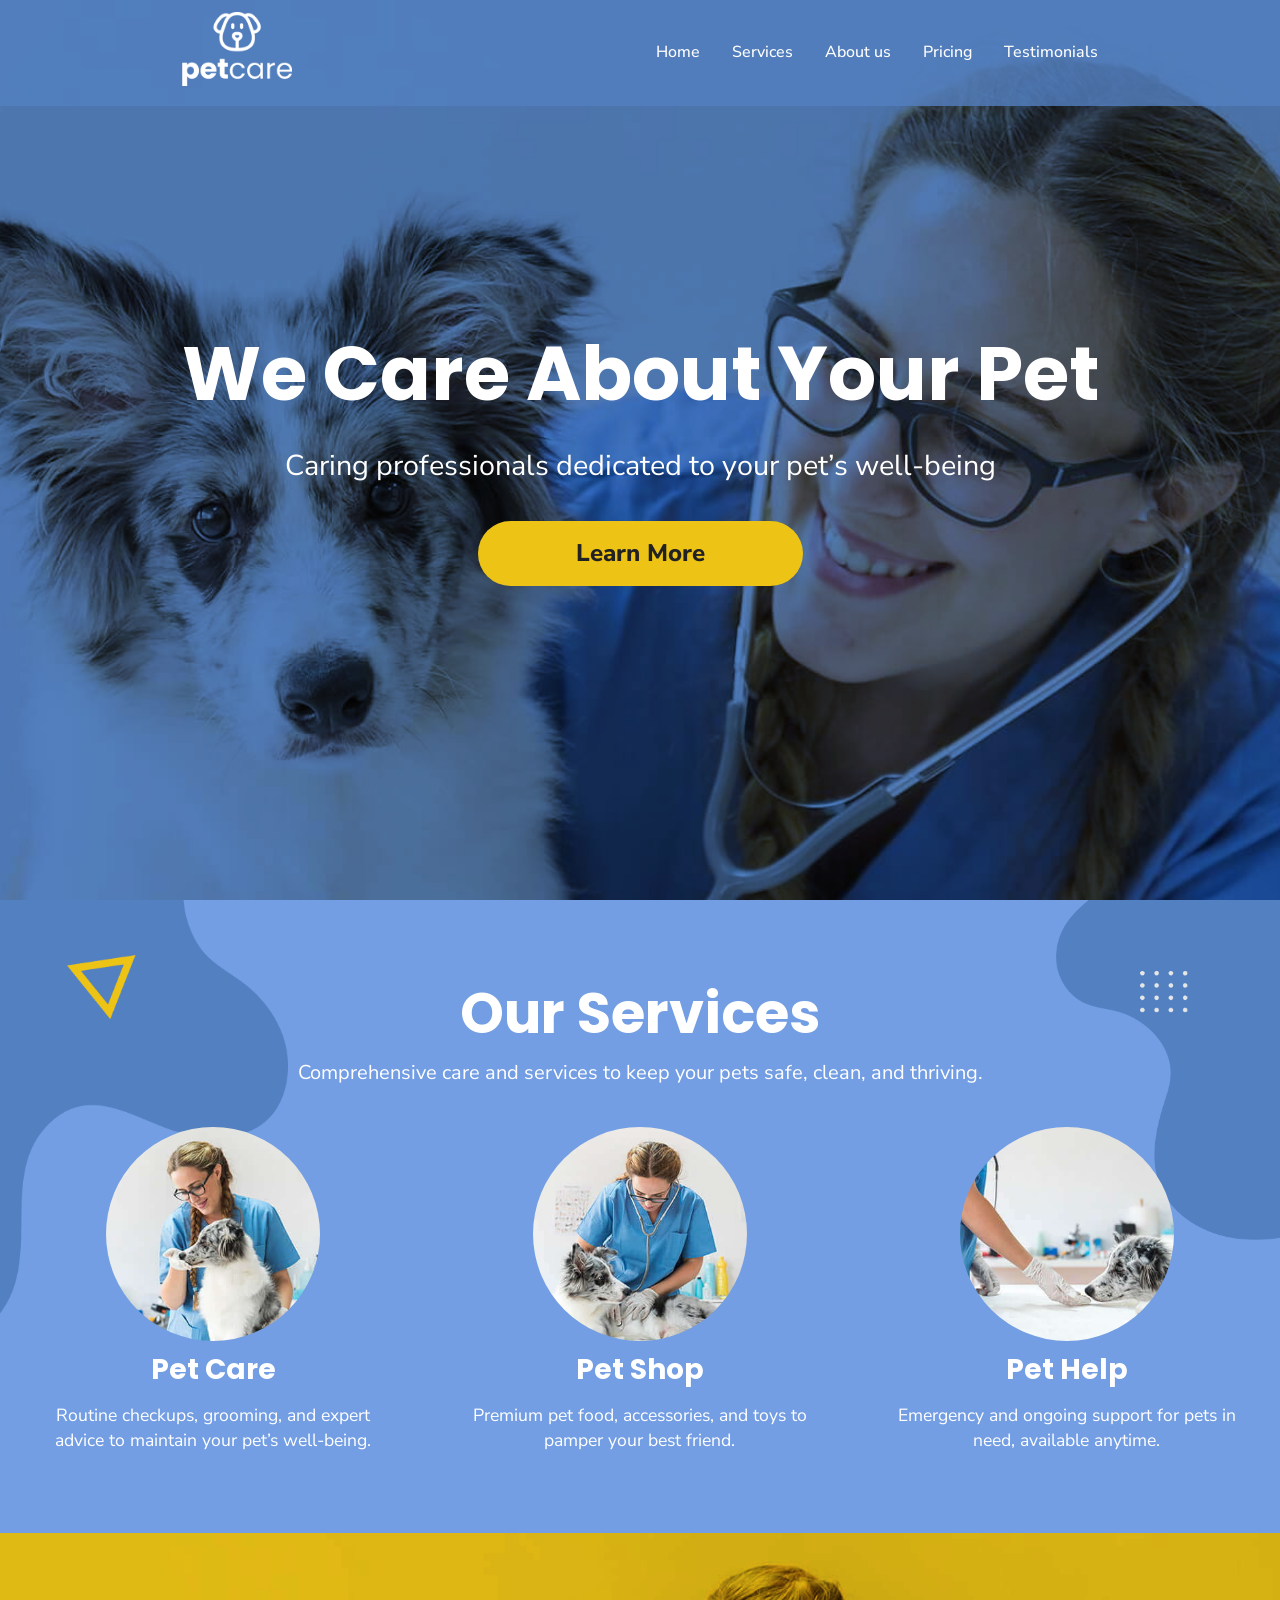
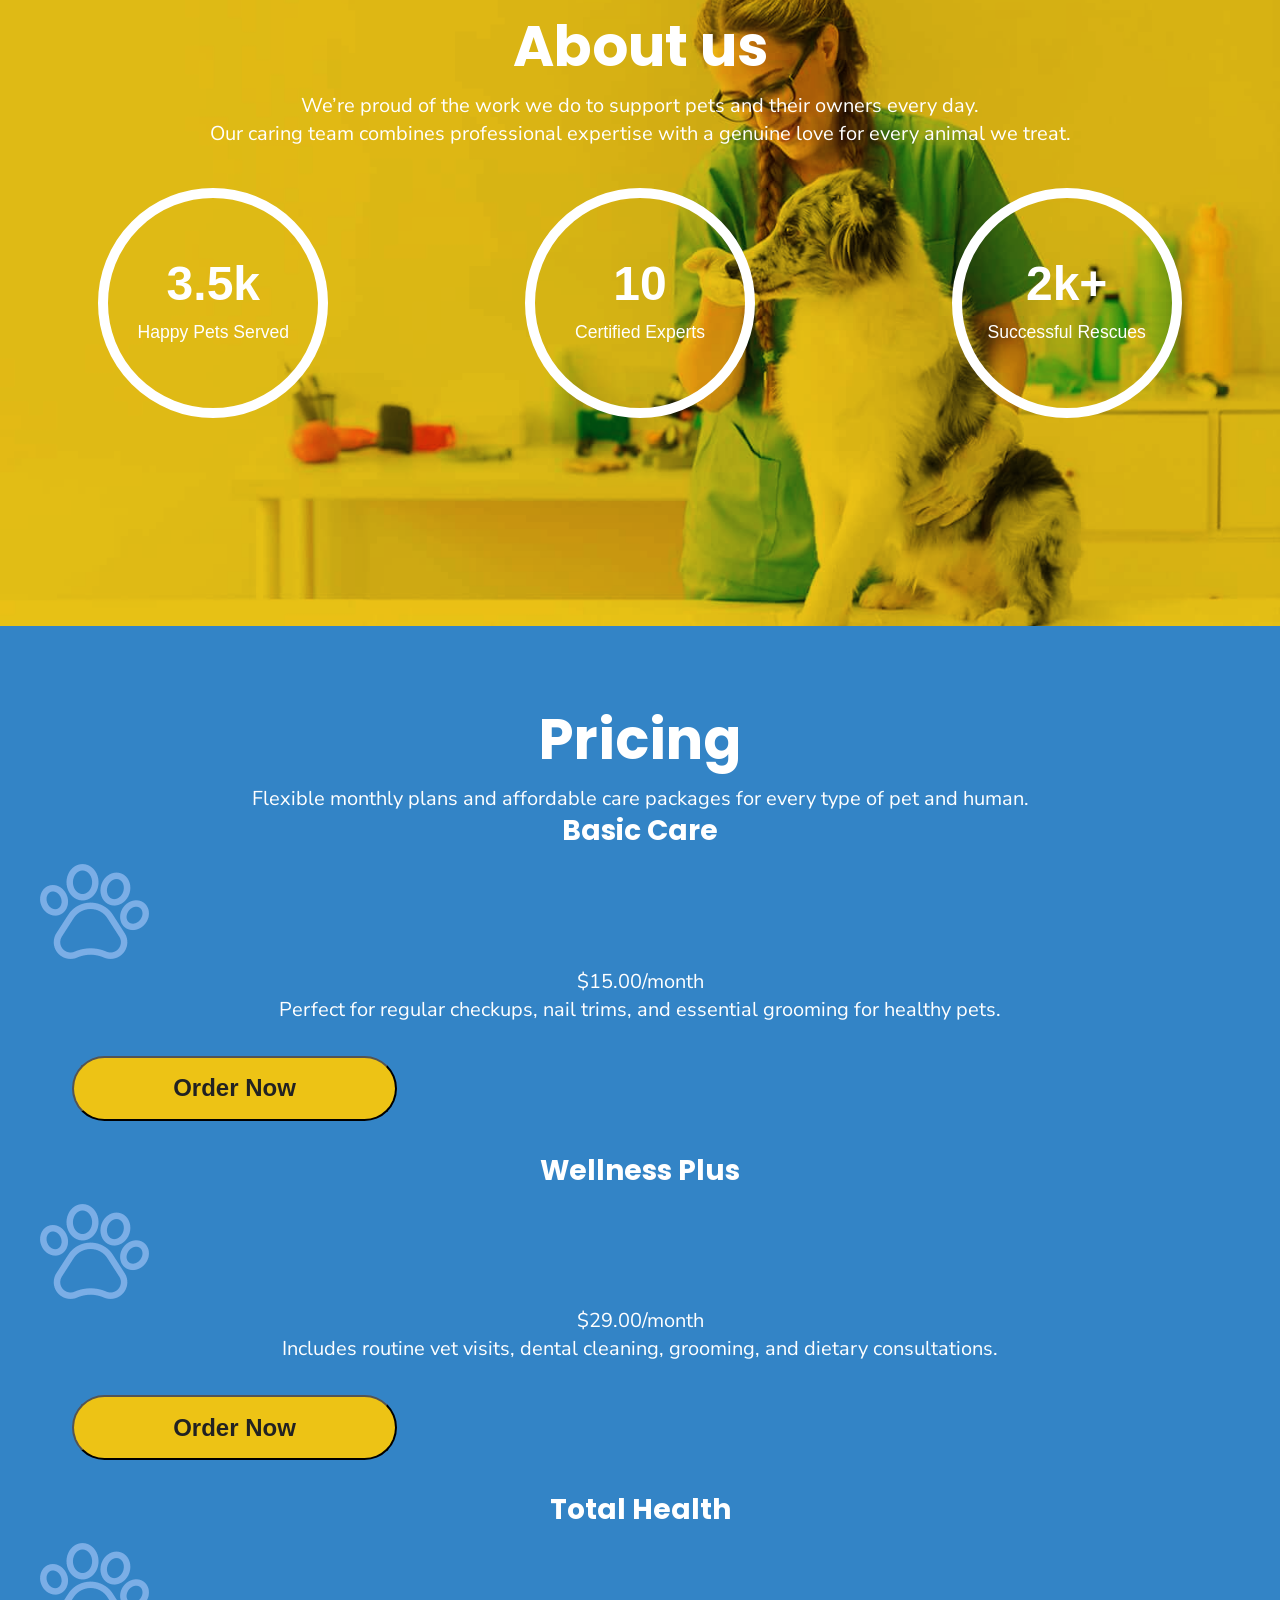
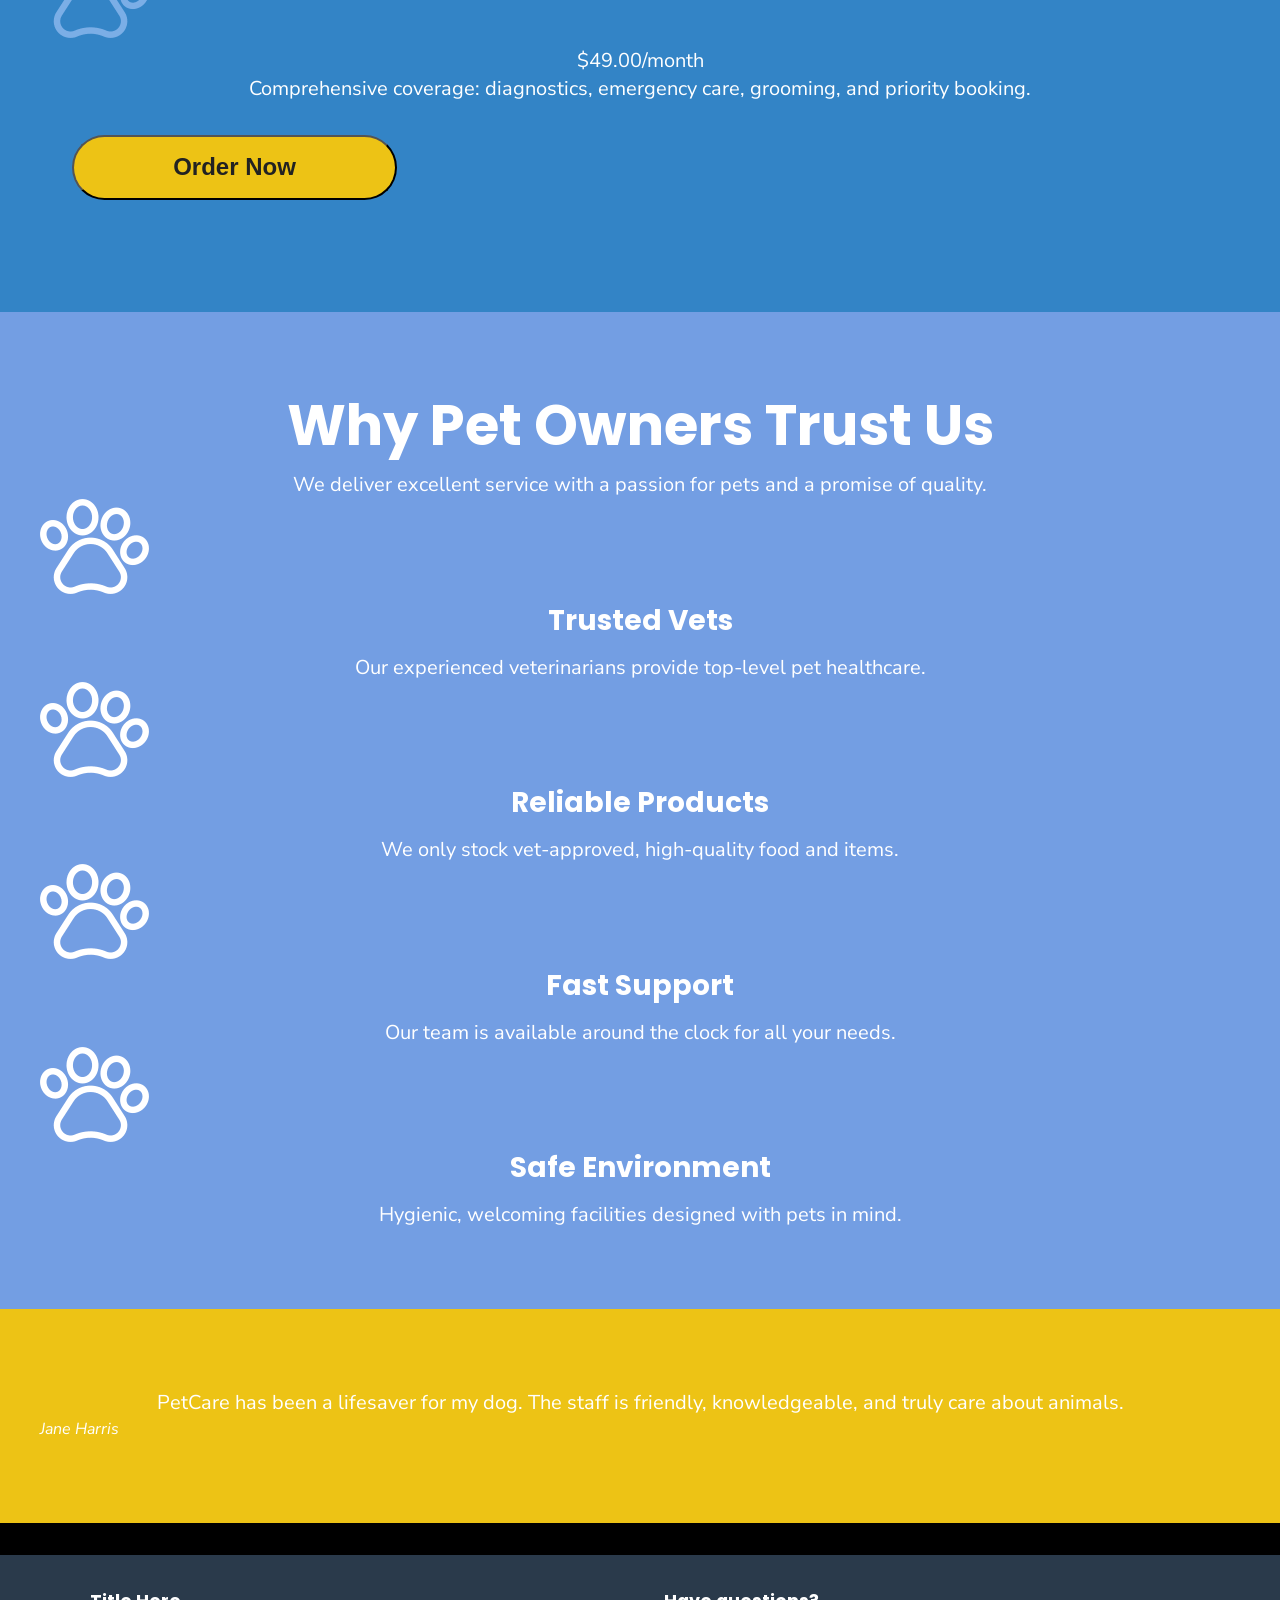
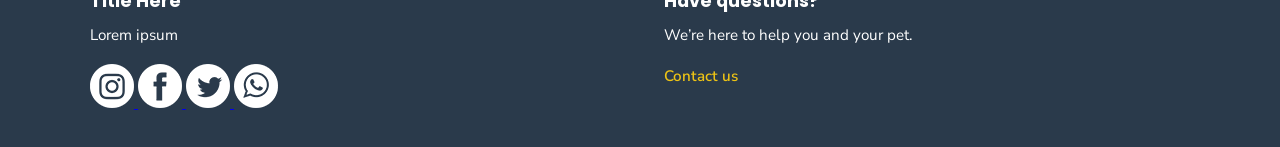
==== commit 1831aa16: "feat(about): update statistics markup order" ====
--- a/index.html
+++ b/index.html
@@ -67,16 +67,16 @@
                 </header>
                 <dl class="stats-grid">
                     <div class="stat">
-                        <dt>Happy Pets Served</dt>
                         <dd>3.5k</dd>
+                        <dt>Happy Pets Served</dt>                        
                     </div>
                     <div class="stat">
+                        <dd>10</dd>
                         <dt>Certified Experts</dt>
-                        <dd>10</dd>
                     </div>
                     <div class="stat">
-                        <dt>Successful Rescues</dt>
                         <dd>2k+</dd>
+                        <dt>Successful Rescues</dt>                        
                     </div>
                 </dl>
             </div>
--- a/css/styles.css
+++ b/css/styles.css
@@ -118,6 +118,23 @@
 
 .contact-link:hover {
     text-decoration: underline;
+}
+
+.stat dd {
+    font-family: 'Poppins', Arial, sans-serif;
+    font-weight: 800;
+    font-size: 3rem;
+    margin-bottom: 0.5rem;
+    color: #fff;
+    line-height: 1.25;
+}
+
+.stat dt {
+    font-family: 'Poppins', Arial, sans-serif;
+    font-size: 1.1rem;
+    margin-bottom: 0.5rem;
+    color: #fff;
+    line-height: 1.25;
 }
 
 /* Header styles */
@@ -242,6 +259,28 @@
     background-size: 18rem auto, 14rem auto;
 }
 
+.services-grid {
+    display: grid;
+    margin-top: 2.5rem; 
+    grid-template-columns: repeat(auto-fit, minmax(250px, 1fr));
+    justify-items: center;    
+    gap: 5rem;
+}
+
+.service-image {
+    width: 214px;
+    height: 214px;
+    border-radius: 50%;
+    margin-bottom: 0.70rem;
+}
+
+.service-card {
+    display: flex;
+    flex-direction: column;
+    align-items: center;
+    text-align: center;    
+}
+
 .about::before {
     content: '';
     position: absolute;
@@ -255,50 +294,39 @@
 }
 
 .about {
-    background-color: #edc315;
     background: url('../assets/images/stats-img.jpg') no-repeat center center/cover;
 }
 
-.pricing {
-    background-color: #3384c6;
-}
-
-.features {
-    background-color: #739ee3;
-}
-
-.testimonials {
-    background-color: #edc315;
-}
-
-.services-grid {
+.stats-grid {
     display: grid;
-    margin-top: 2.5rem; 
+    margin-top: 2.5rem;
+    margin-bottom: 8rem;
     grid-template-columns: repeat(auto-fit, minmax(250px, 1fr));
     justify-items: center;    
     gap: 5rem;
 }
 
-.service-image {
-    width: 214px;
-    height: 214px;
+.stat {
+    display: flex;
+    width: 230px;
+    height: 230px;
+    flex-direction: column;
+    align-items: center;
+    justify-content: center;    
     border-radius: 50%;
-    margin-bottom: 0.70rem;
-}
-
-.service-card {
-    display: flex;
-    flex-direction: column;
-    align-items: center;
-    text-align: center;    
-}
-
-.stats-grid {
-    display: grid;
-    margin-top: 2.5rem; 
-    grid-template-columns: repeat(auto-fit, minmax(250px, 1fr));
-    justify-items: center;    
-    gap: 5rem;
+    border: 10px solid #fff;
+}
+
+.pricing {
+    background-color: #3384c6;
+}
+
+.features {
+    background-color: #739ee3;
+}
+
+.testimonials {
+    background-color: #edc315;
 }
 
 /* Footer styles */
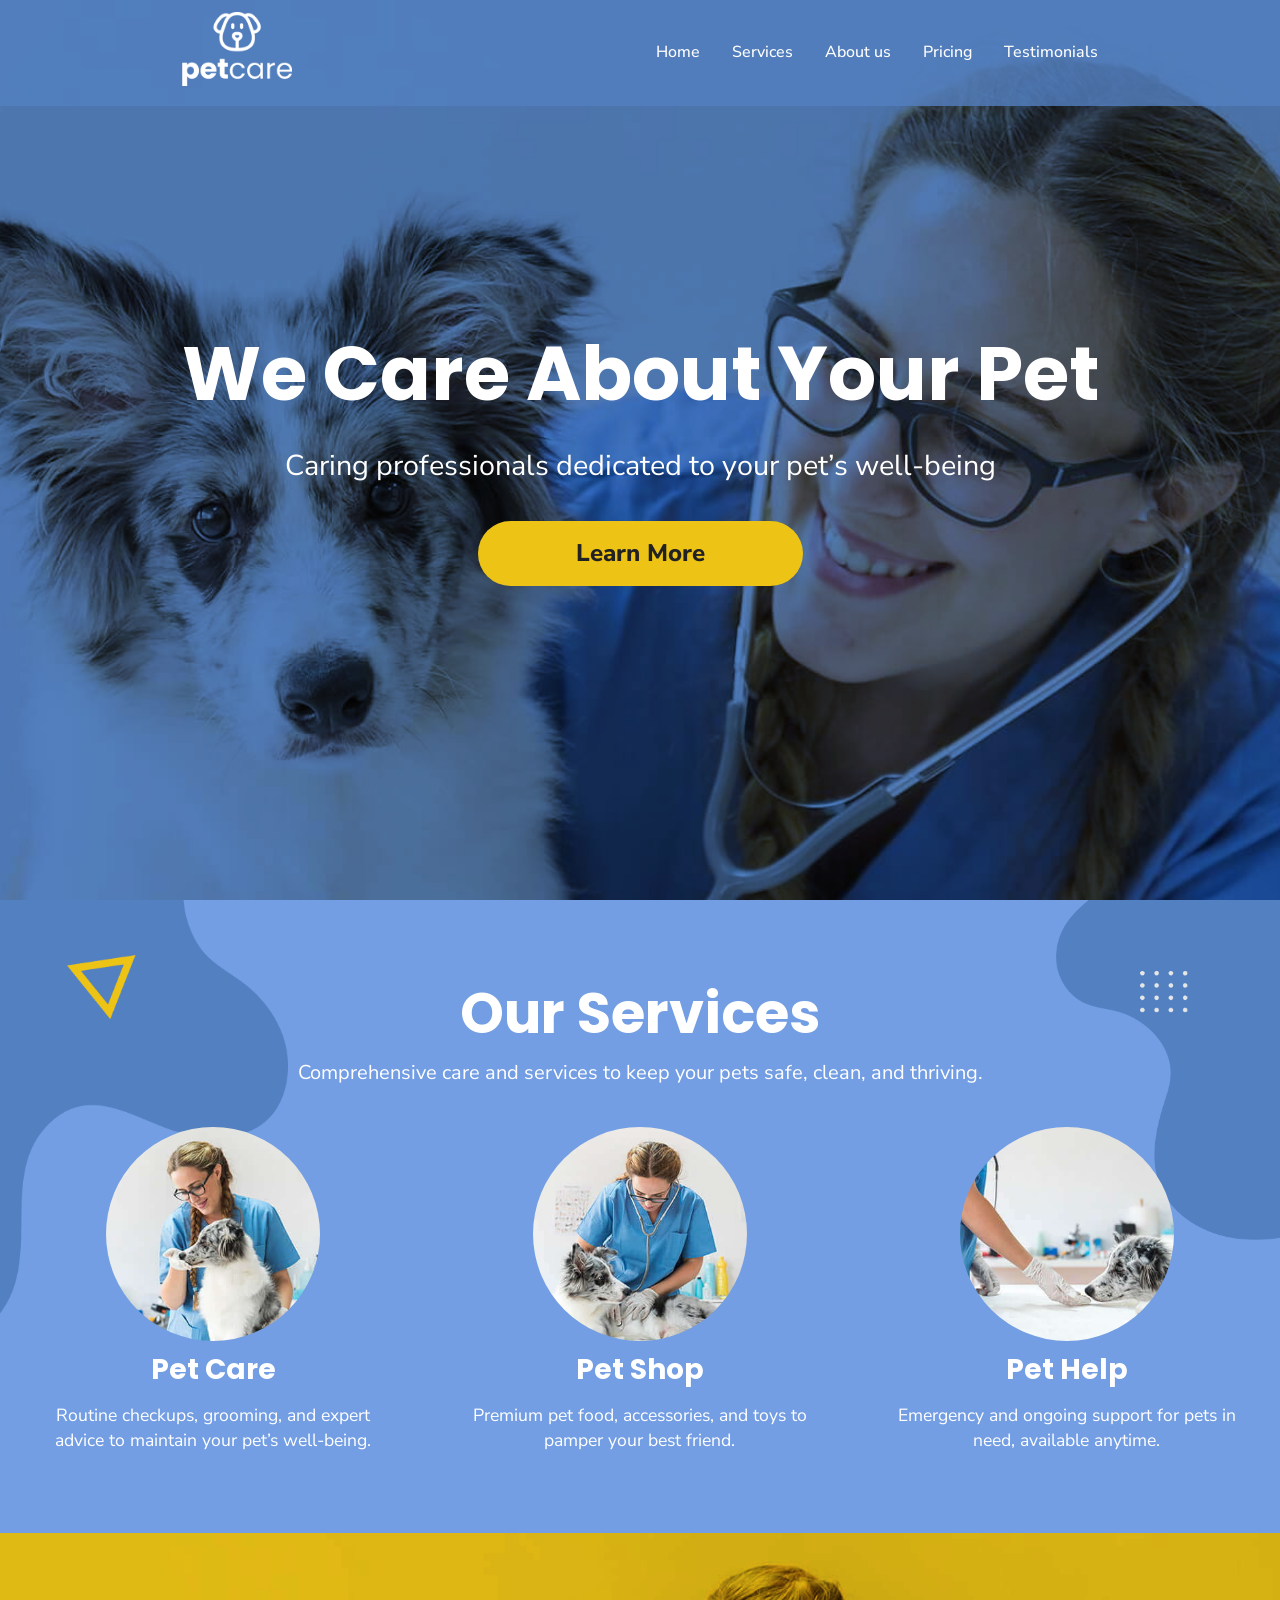
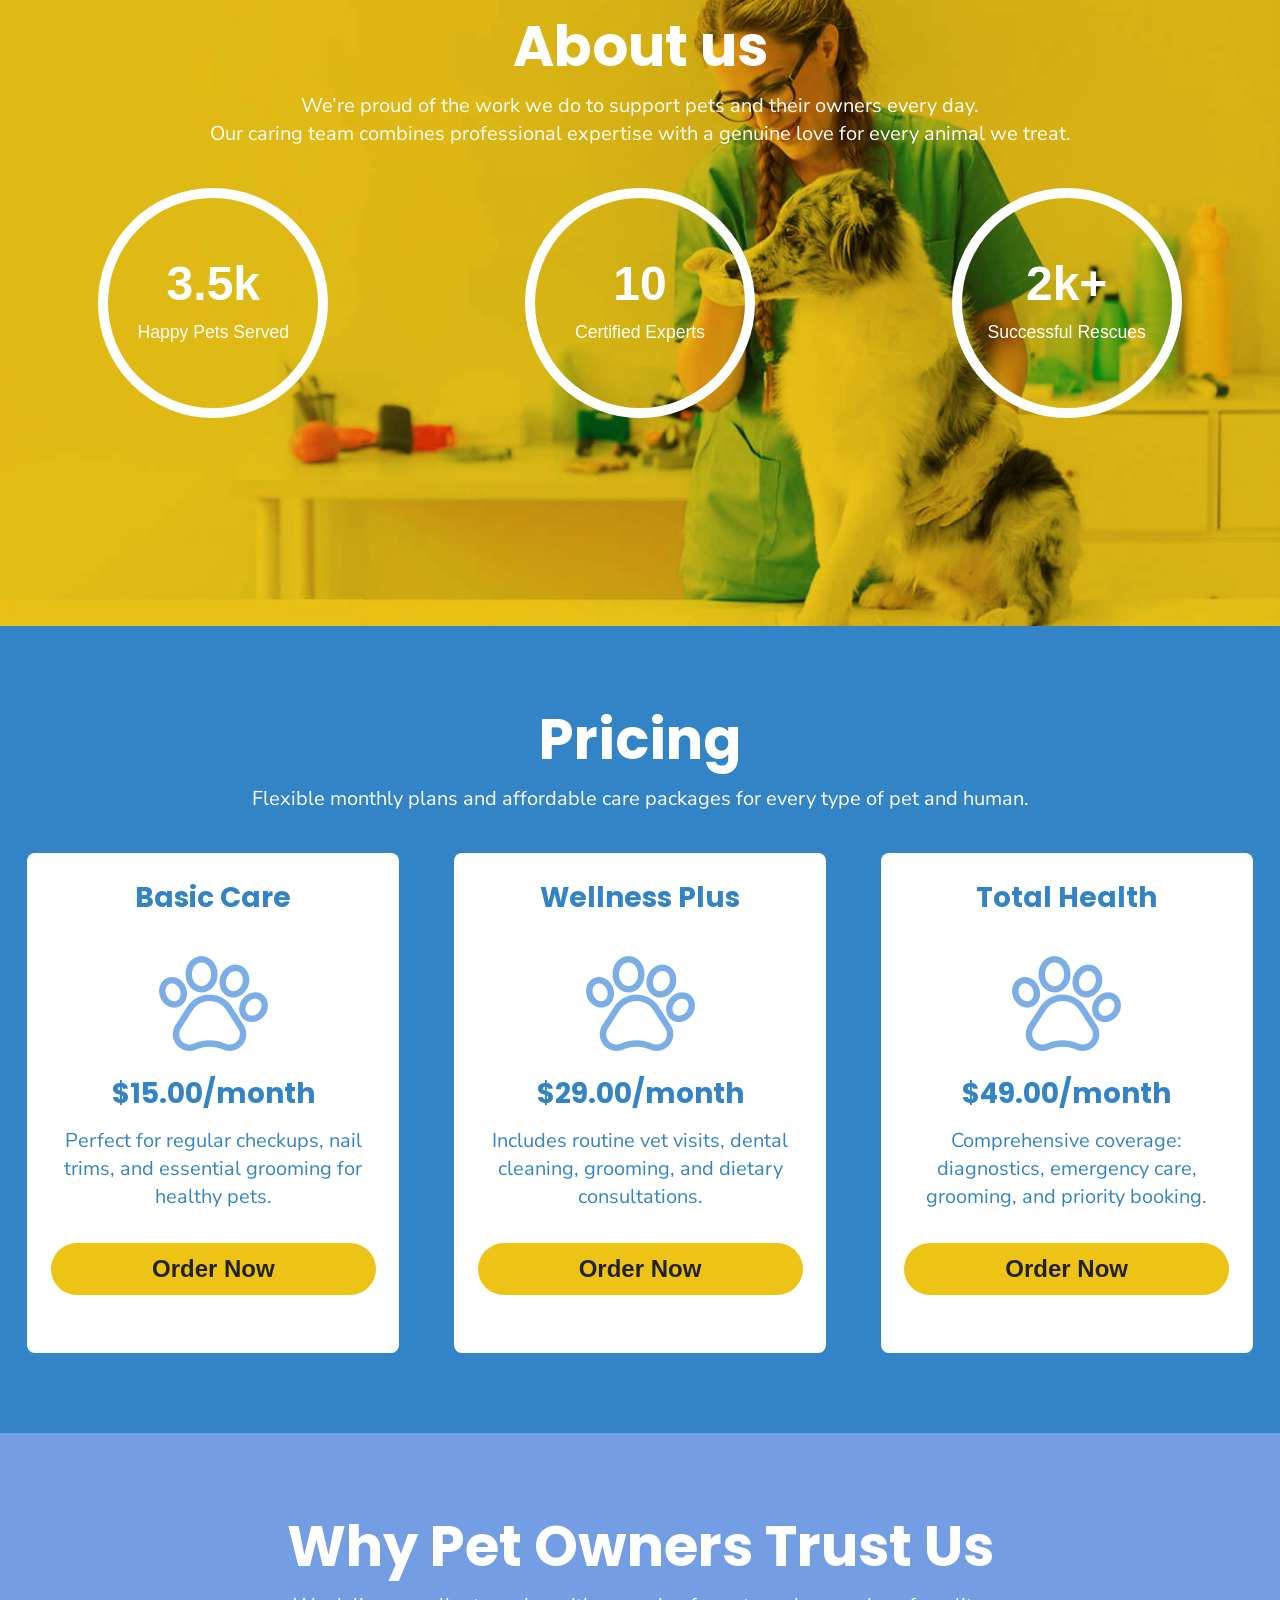
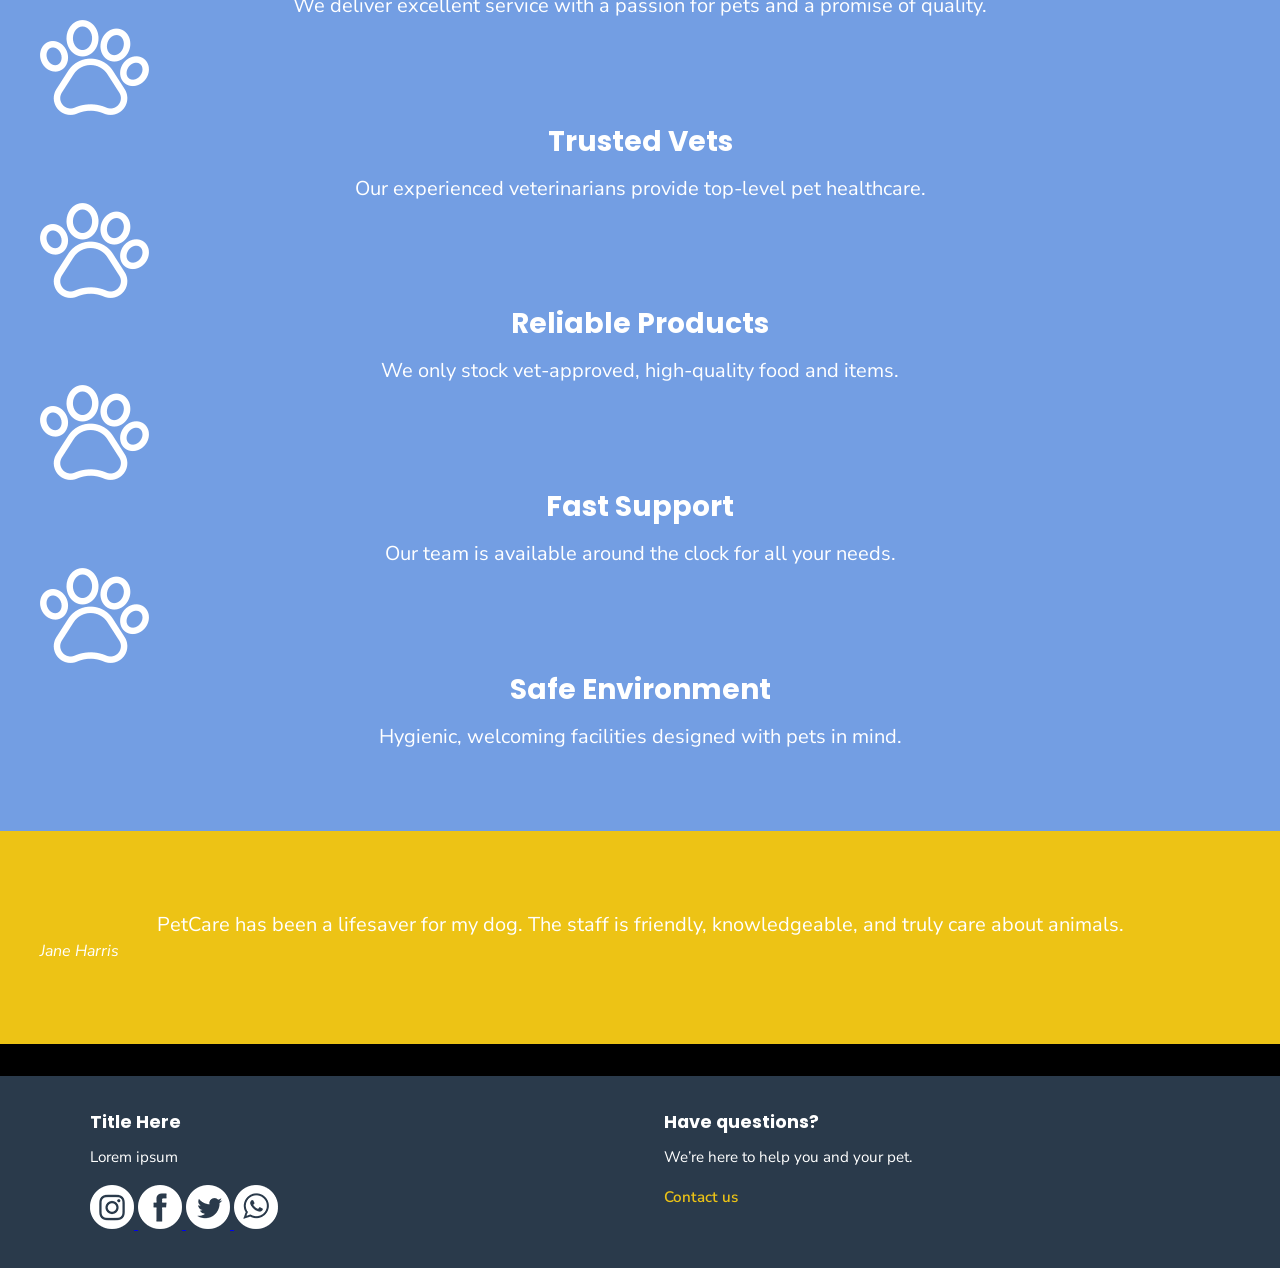
==== commit 03596ab3: "feat(pricing): style plan cards and prices" ====
--- a/index.html
+++ b/index.html
@@ -91,21 +91,21 @@
                     <article class="pricing-card">
                         <h3>Basic Care</h3>
                         <img src="./assets/icons/icon-blue.png" alt="" class="pricing-icon" />
-                        <p>$15.00/month</p>
+                        <h3>$15.00/month</h3>
                         <p>Perfect for regular checkups, nail trims, and essential grooming for healthy pets.</p>
                         <button class="cta-button">Order Now</button>
                     </article>
                     <article class="pricing-card">
                         <h3>Wellness Plus</h3>
                         <img src="./assets/icons/icon-blue.png" alt="" class="pricing-icon" />
-                        <p>$29.00/month</p>
+                        <h3>$29.00/month</h3>
                         <p>Includes routine vet visits, dental cleaning, grooming, and dietary consultations.</p>
                         <button class="cta-button">Order Now</button>
                     </article>
                     <article class="pricing-card">
                         <h3>Total Health</h3>
                         <img src="./assets/icons/icon-blue.png" alt="" class="pricing-icon" />
-                        <p>$49.00/month</p>
+                        <h3>$49.00/month</h3>
                         <p>Comprehensive coverage: diagnostics, emergency care, grooming, and priority booking.</p>
                         <button class="cta-button">Order Now</button>
                     </article>
--- a/css/styles.css
+++ b/css/styles.css
@@ -136,6 +136,16 @@
     color: #fff;
     line-height: 1.25;
 }
+
+.pricing-card p {
+    color: #3384c6; 
+}
+
+.pricing-card h3 {
+    color: #3384c6; 
+}
+
+
 
 /* Header styles */
 header {
@@ -205,6 +215,7 @@
 }
 
 .cta-button {
+    border: 0;
     display: inline-flex;
     width: 325px;
     height: 65px; 
@@ -319,6 +330,33 @@
 
 .pricing {
     background-color: #3384c6;
+}
+
+.pricing-grid {
+    display: grid;
+    margin-top: 2.5rem; 
+    grid-template-columns: repeat(auto-fit, minmax(250px, 1fr));
+    justify-items: center;    
+    gap: 5rem;
+}
+
+.pricing-card {
+    display: flex;
+    flex-direction: column;
+    align-items: center;
+    justify-content: center;
+    text-align: center;
+    background-color: #fff;
+    width: 372px;
+    height: 500px;
+    padding: 35px 25px 35px 25px;
+    border-radius: 8px;
+
+}
+
+.pricing-card img {
+    margin: 25px 25px;
+
 }
 
 .features {
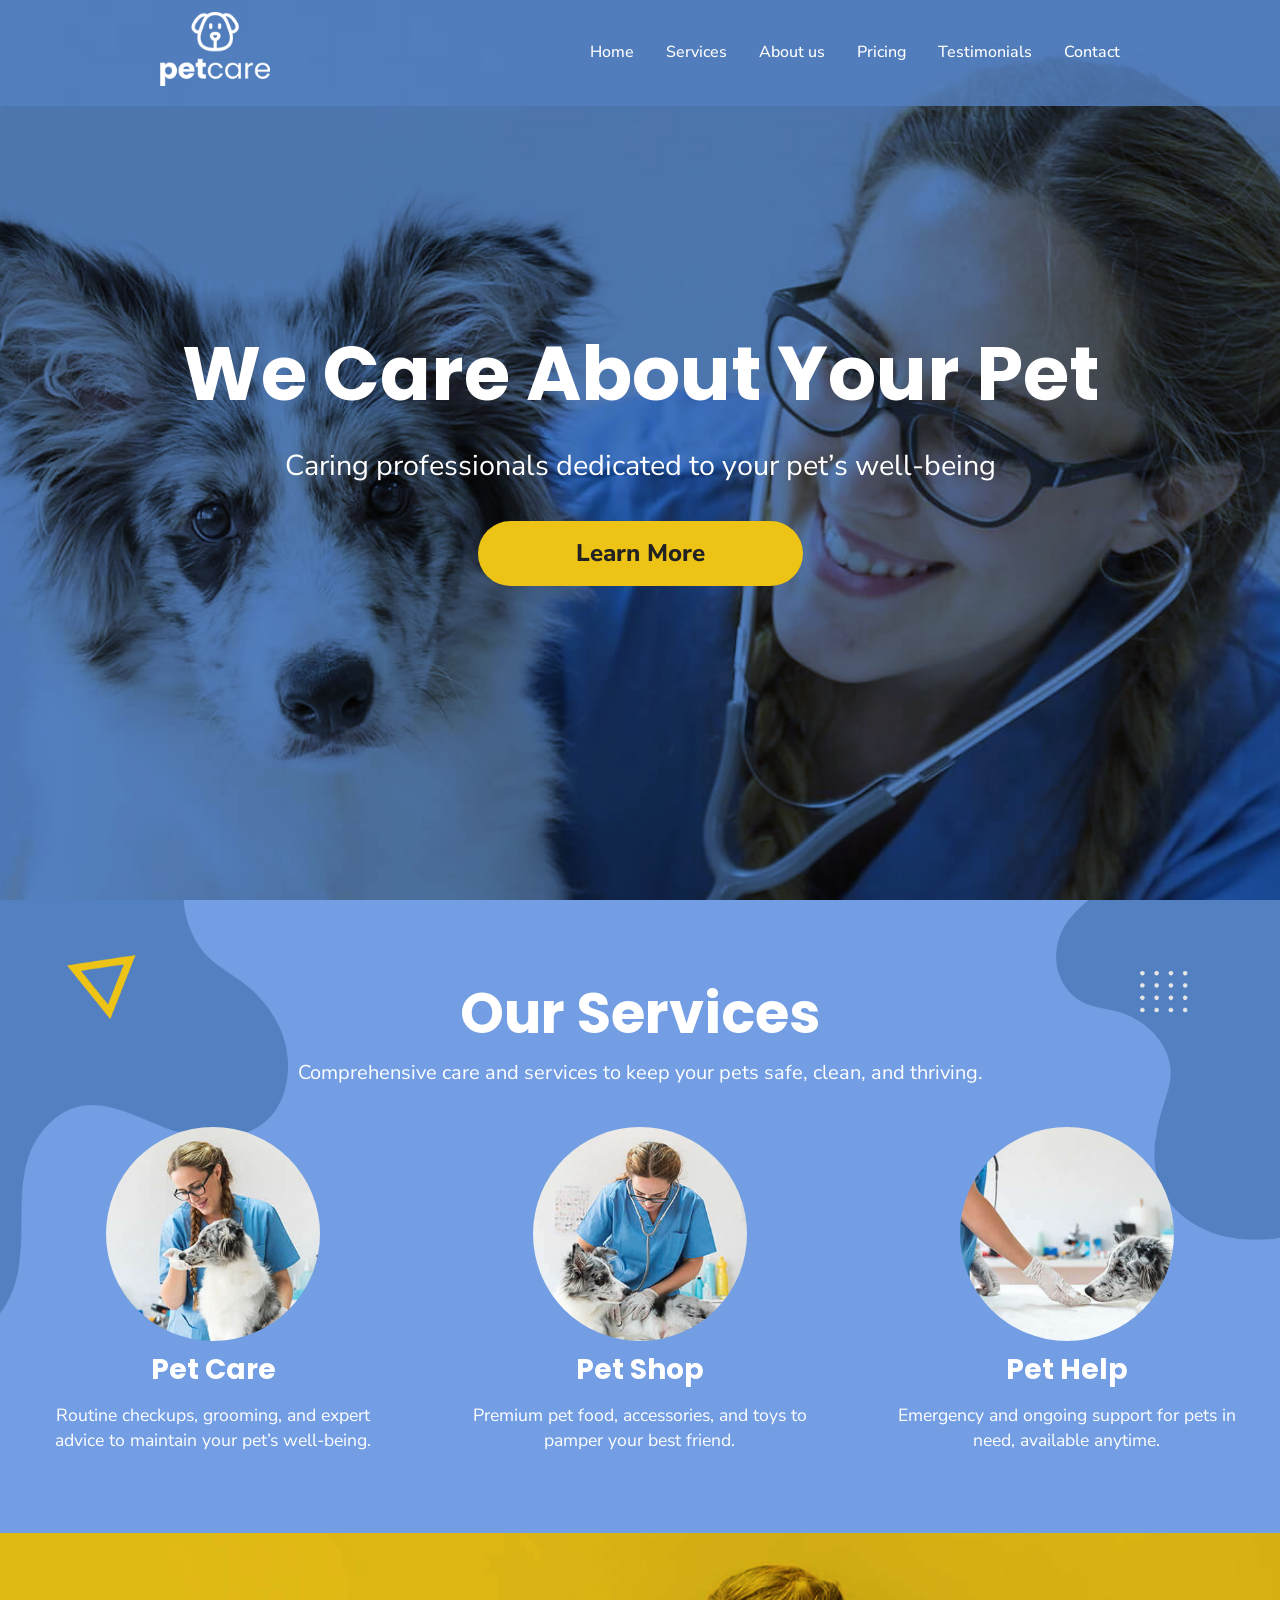
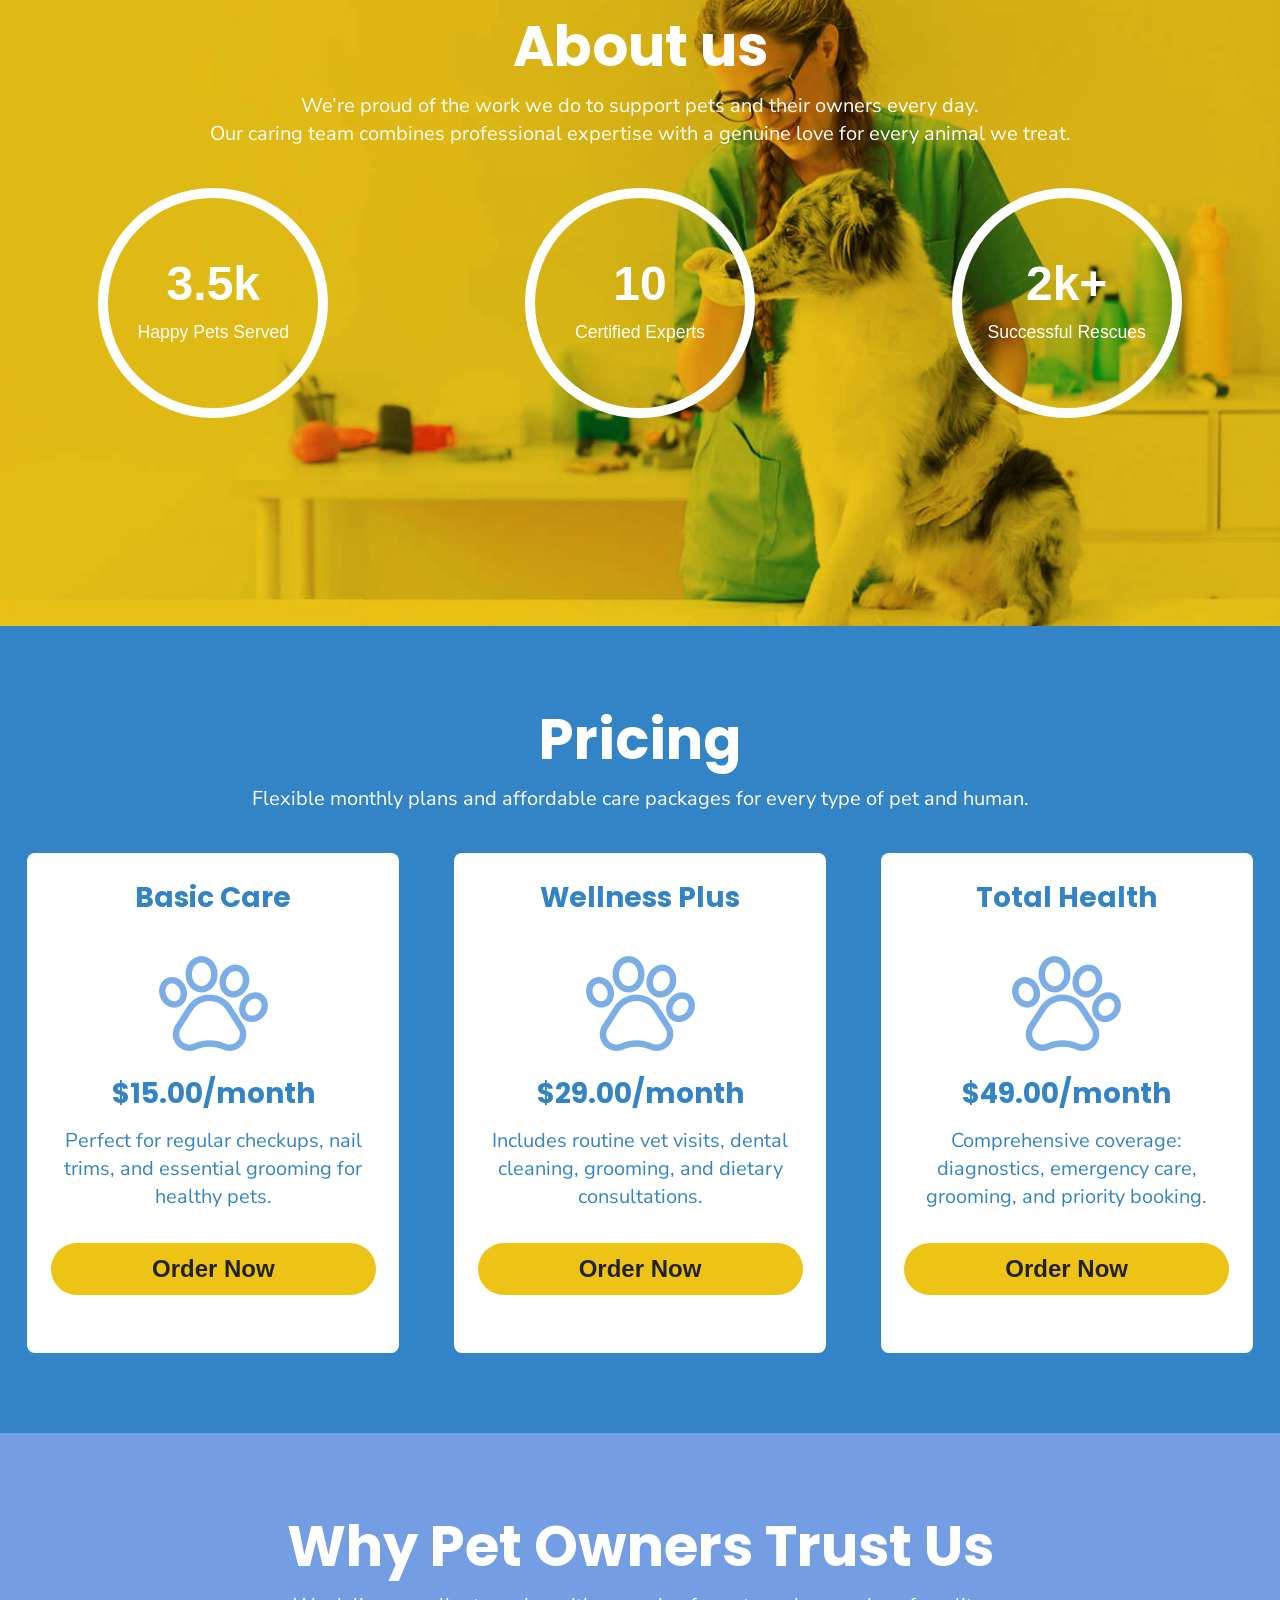
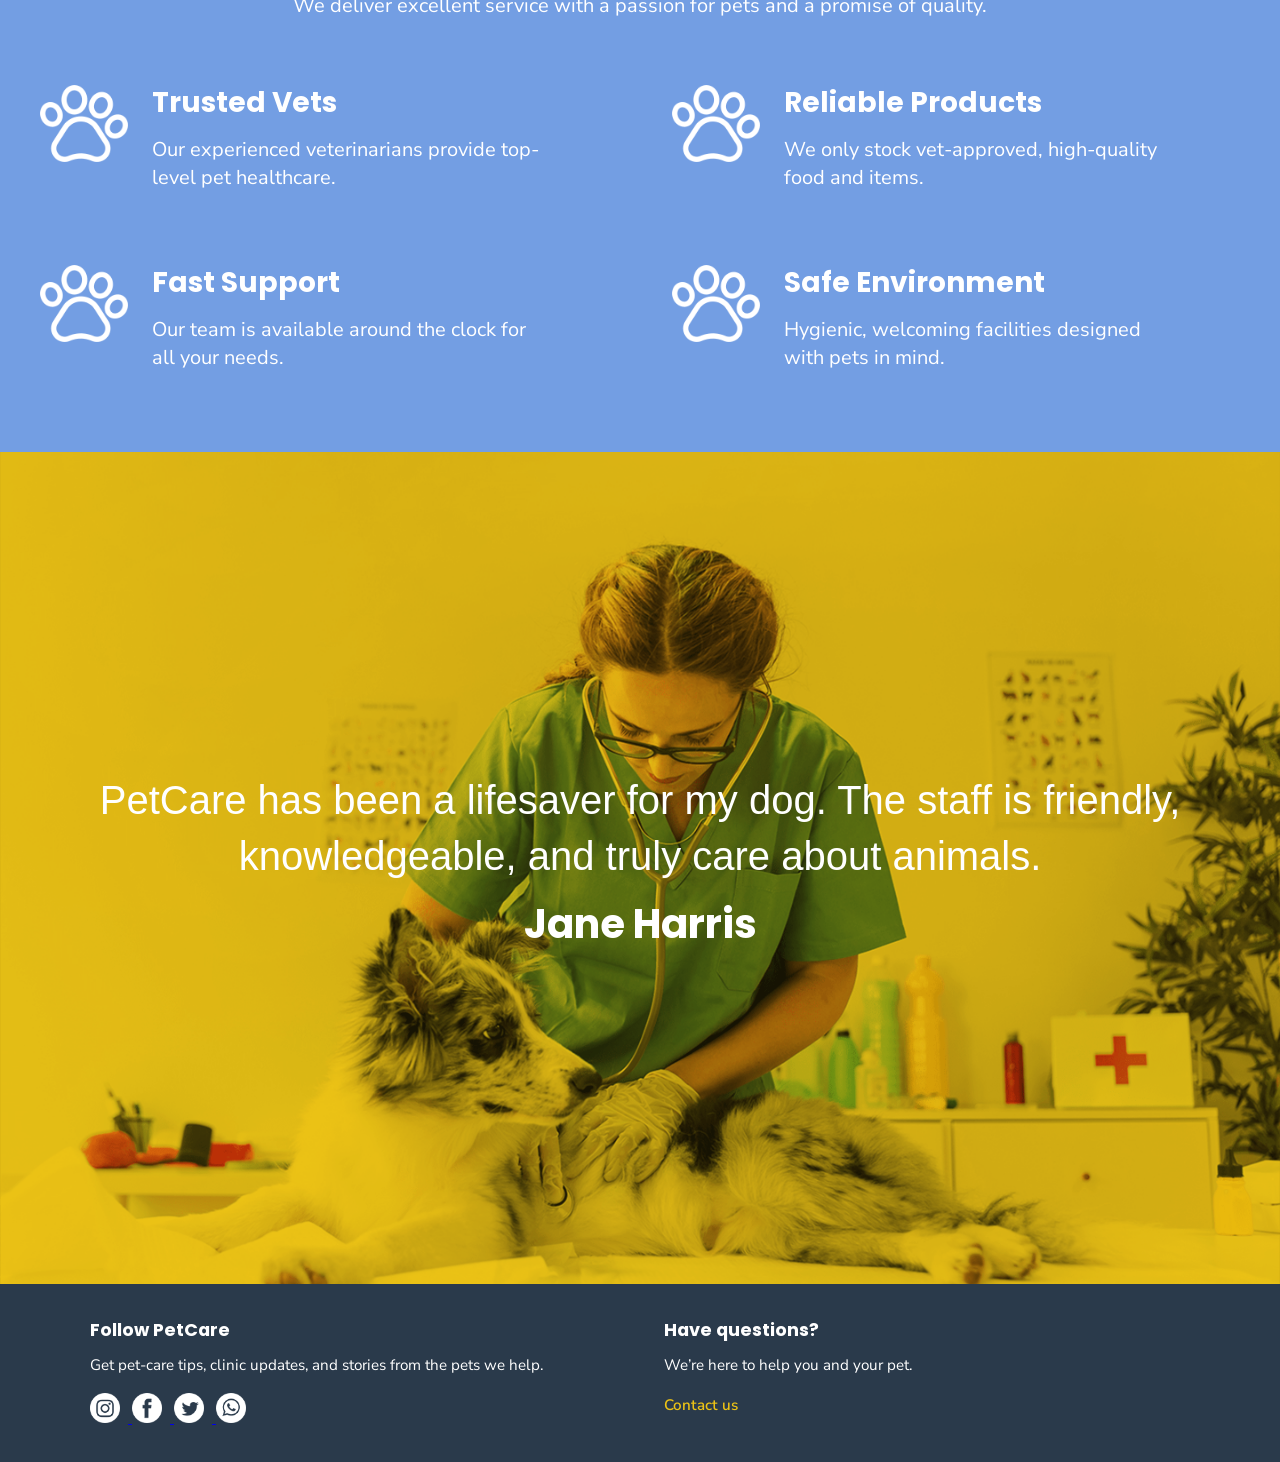
==== commit 0ae55df9: "feat(petcare): polish testimonials, navigation, and footer" ====
--- a/index.html
+++ b/index.html
@@ -23,6 +23,7 @@
                 <li><a href="#about">About us</a></li>
                 <li><a href="#pricing">Pricing</a></li>
                 <li><a href="#testimonials">Testimonials</a></li>
+                <li><a href="./contact.html">Contact</a></li>
             </ul>
         </nav>
         <div class="hero">
@@ -158,8 +159,8 @@
     <footer class="site-footer">
         <div class="footer-content">
             <div class="footer-column">
-                <h3>Title Here</h3>
-                <p>Lorem ipsum</p>
+                <h3>Follow PetCare</h3>
+                <p>Get pet-care tips, clinic updates, and stories from the pets we help.</p>
                 <a href="#" aria-label="Visit our Instagram page">
                     <img src="./assets/icons/instagram.png" alt="" class="social-media-image" />
                 </a>
--- a/css/styles.css
+++ b/css/styles.css
@@ -7,8 +7,6 @@
     box-sizing: border-box;
 }
 
-
-
 /* Body styles */
 body {
     background-color: black;
@@ -145,7 +143,26 @@
     color: #3384c6; 
 }
 
-
+.testimonials {
+    font-family: 'Poppins', Arial, sans-serif;    
+    color: #fff; 
+}
+
+.testimonials p {
+    font-size: 2.5rem;
+    margin-bottom: 0.5rem;
+}
+
+.testimonials footer {
+    text-align: center;
+    font-size: 2.5rem;
+    font-weight: bold;
+    margin-bottom: 0.5rem;
+}
+
+cite {
+    font-style: normal;
+}
 
 /* Header styles */
 header {
@@ -363,15 +380,56 @@
     background-color: #739ee3;
 }
 
+.features-grid {
+    display: grid;
+    margin-top: 2.5rem; 
+    grid-template-columns: repeat(2, minmax(0, 1fr));
+    gap: 3rem 4rem;
+}
+
+.feature-card{
+    display: grid;
+    width: 100%;
+    margin-top: 25px;
+    grid-template-columns: 5rem minmax(0, 25rem);
+    column-gap: 2rem;
+    align-items: start;
+}
+
+.feature-card img {
+    grid-column: 1;
+    grid-row: 1 / span 2;
+    width: 5.5rem;
+    height: auto;
+}
+
+.feature-card h3,
+.feature-card p {
+    grid-column: 2;
+    text-align: left;
+}
 .testimonials {
     background-color: #edc315;
+    background: url('../assets/images/quote-img@2x.png') no-repeat center center / cover;
+    padding: 15rem 1rem;
+}
+
+.testimonials::before {
+    content: '';
+    position: absolute;
+    top: 0;
+    left: 0;
+    width: 100%;
+    height: 100%;
+    background-color: #edc315;
+    mix-blend-mode: multiply;
+    z-index: 0; 
 }
 
 /* Footer styles */
 .site-footer {
     background: #2a3a4b;
     padding: 2rem 1rem;
-    margin-top: 2rem;
 }
 
 .footer-content {
@@ -380,6 +438,12 @@
     display: grid;
     grid-template-columns: repeat(2, 1fr);
     gap: 3rem;
+}
+
+.social-media-image {
+    width: 30px;
+    height: 30px;
+    margin-right: 0.5rem;
 }
 
 /* Responsive design */
@@ -392,6 +456,10 @@
         width: min(100% - 1rem, 1200px);
         padding: 2rem 0;
     }
+    .features-grid {
+        grid-template-columns: 1fr;
+        gap: 2.5rem;
+    }
     .services {
         background-position: -5rem -2rem, right 1rem top 1rem;
         background-size: 13rem auto, 9rem auto;
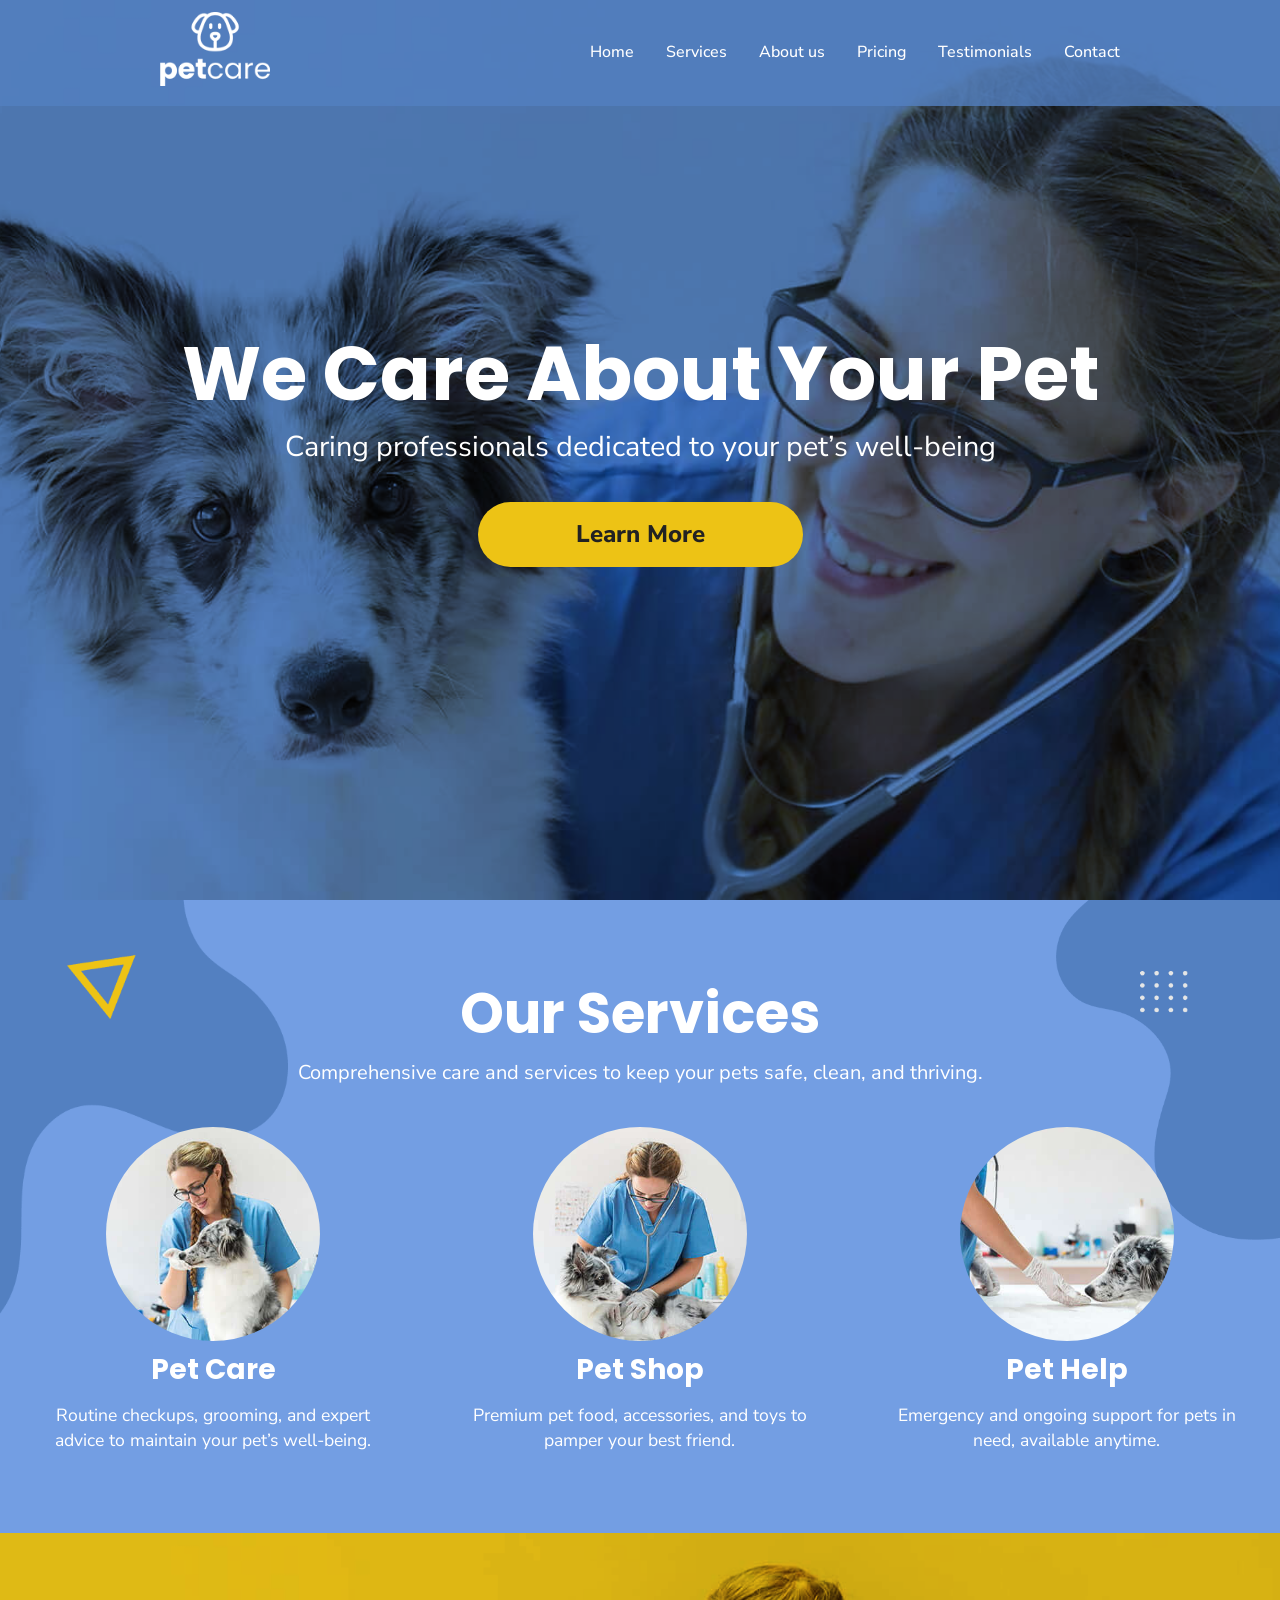
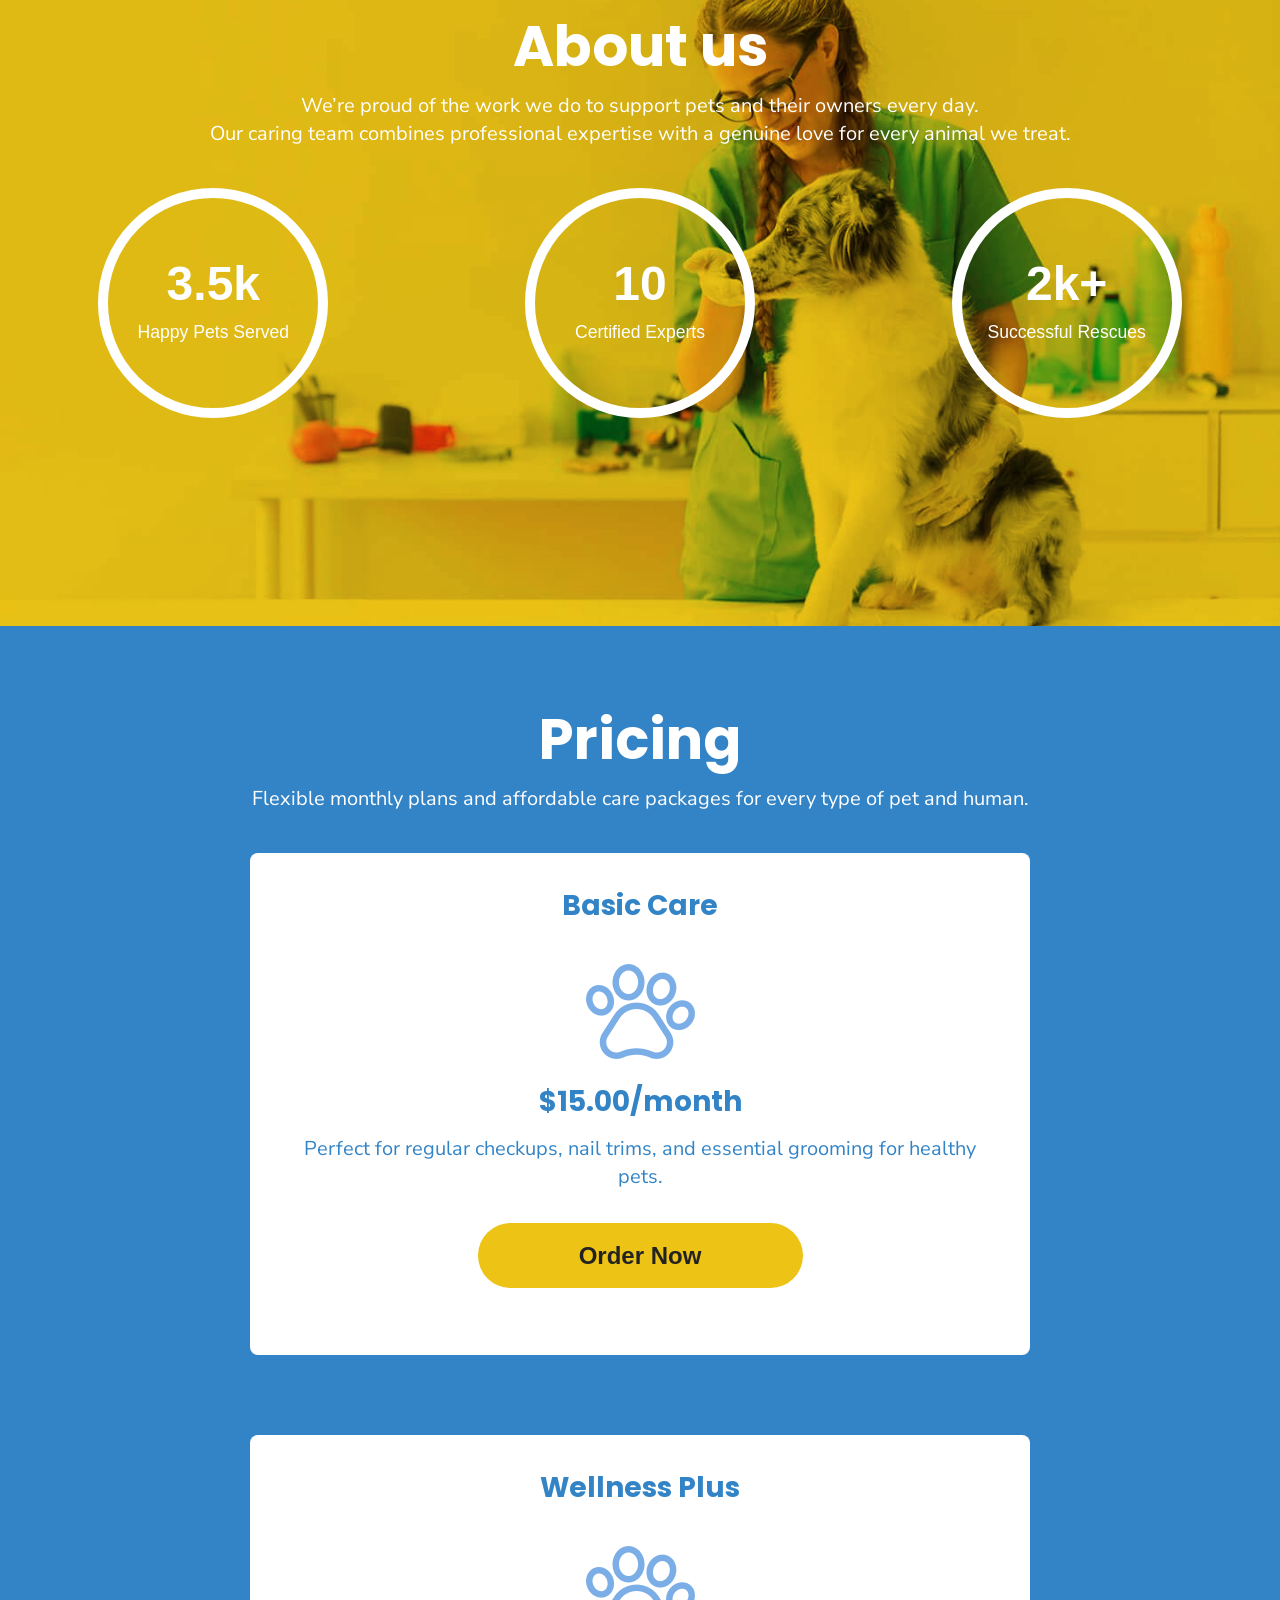
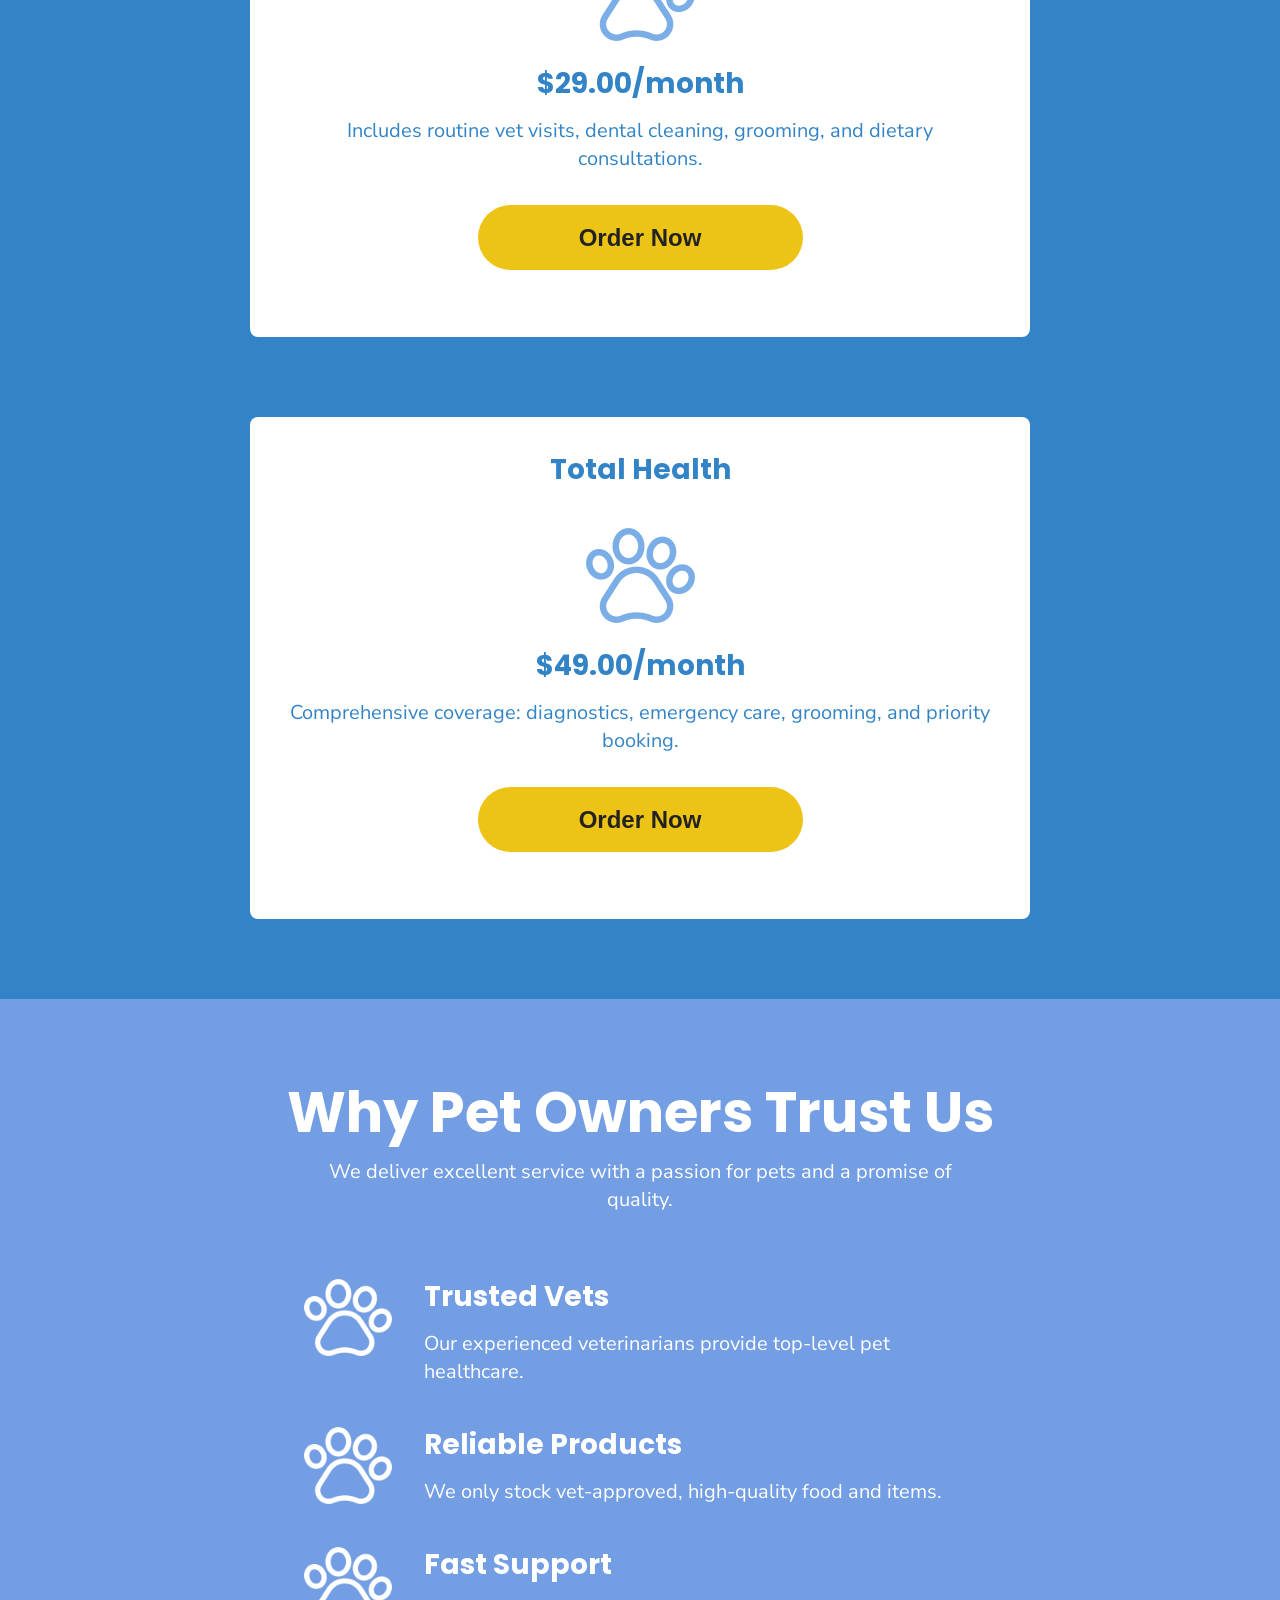
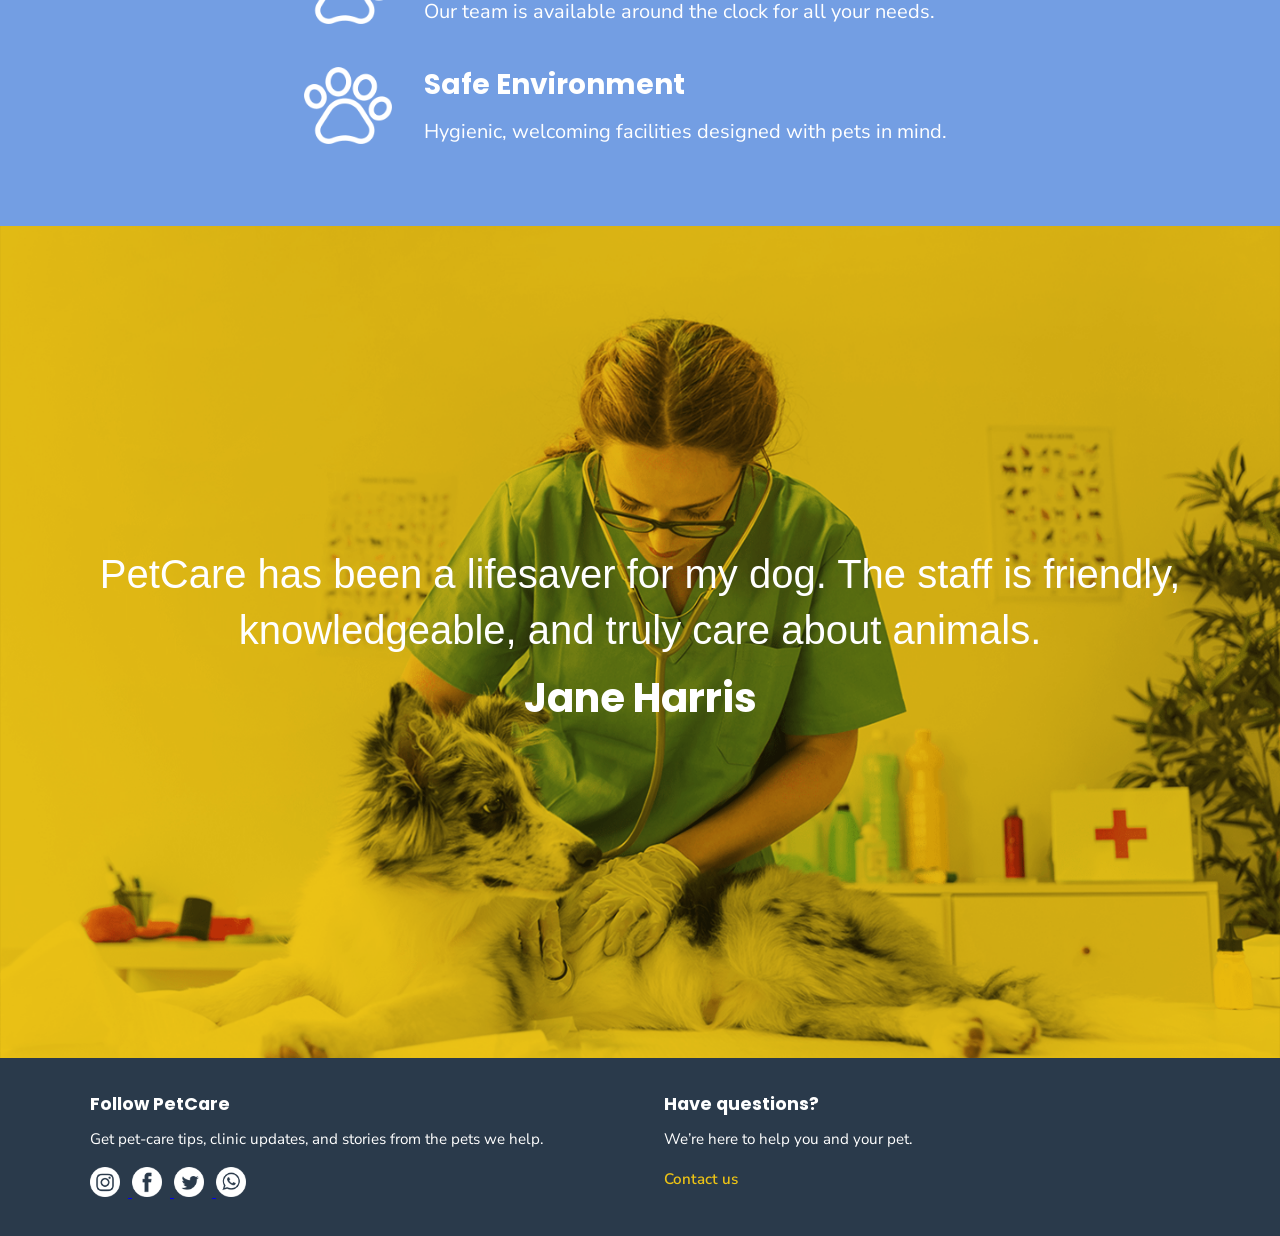
==== commit 5abb0ac2: "feat(responsive): add mobile navigation and layouts" ====
--- a/index.html
+++ b/index.html
@@ -10,6 +10,7 @@
         href="https://fonts.googleapis.com/css2?family=Nunito+Sans:ital,opsz,wght@0,6..12,200..1000;1,6..12,200..1000&family=Poppins:ital,wght@0,100;0,200;0,300;0,400;0,500;0,600;0,700;0,800;0,900;1,100;1,200;1,300;1,400;1,500;1,600;1,700;1,800;1,900&display=swap"
         rel="stylesheet">
     <meta name="viewport" content="width=device-width, initial-scale=1.0" />
+    <script src="./js/script.js" defer></script>
     <title>Petcare</title>
 </head>
 
@@ -17,7 +18,13 @@
     <header id="home">
         <nav>
             <a href="#home"><img src="./assets/icons/petcare-logo.png" alt="Petcare logo" class="logo" /></a>
-            <ul>
+            <button class="nav-toggle" type="button" aria-label="Open navigation menu" aria-expanded="false"
+                aria-controls="primary-navigation">
+                <span></span>
+                <span></span>
+                <span></span>
+            </button>
+            <ul id="primary-navigation">
                 <li><a href="#home">Home</a></li>
                 <li><a href="#services">Services</a></li>
                 <li><a href="#about">About us</a></li>
--- a/css/styles.css
+++ b/css/styles.css
@@ -2,470 +2,699 @@
 
 /* Reset some default browser styles */
 * {
-    margin: 0;
-    padding: 0;
-    box-sizing: border-box;
-}
-
-/* Body styles */
+  margin: 0;
+  padding: 0;
+  box-sizing: border-box;
+}
+
+/* Body and typography */
 body {
-    background-color: black;
-}
-
-/* Typography */
-body {
-    font-family: 'Nunito Sans', Arial, sans-serif;
-    color: #fff;
-    line-height: 1.6;
-    overflow-x: hidden;
-}
-
-h1, h2, h3, h4, h5, h6 {
-    font-family: 'Poppins', Arial, sans-serif;
-    margin-bottom: 0.5rem;
-    color: #fff; 
+  background-color: black;
+  font-family: "Nunito Sans", Arial, sans-serif;
+  color: #fff;
+  line-height: 1.6;
+  overflow-x: hidden;
+}
+
+h1,
+h2,
+h3,
+h4,
+h5,
+h6 {
+  font-family: "Poppins", Arial, sans-serif;
+  margin-bottom: 0.5rem;
+  color: #fff;
 }
 
 header h1 {
-    font-size: 4.70rem;
-    margin-bottom: 0.5rem;
+  font-size: 4.7rem;
+  line-height: 1.1;
+  margin-bottom: 0.5rem;
 }
 
 header p {
-    font-size: 1.8rem;
-    color: #fff;
+  font-size: 1.8rem;
+  color: #fff;
 }
 
 nav a {
-    color: #fff;
-    text-decoration: none;
-    font-weight: 500;
+  color: #fff;
+  text-decoration: none;
+  font-weight: 500;
+  transition: color 0.2s;
 }
 
 nav a:hover {
-    color: #edc315;
+  color: #edc315;
 }
 
 .hero {
-    color: #fff;
-    text-align: center;
+  color: #fff;
+  text-align: center;
 }
 
 .cta-button {
-    color: #222;
-    text-decoration: none;
-    font-weight: 800;
-    font-size: 1.5rem;
+  color: #222;
+  text-decoration: none;
+  font-weight: 800;
+  font-size: 1.5rem;
 }
 
 section h2 {
-    color: #fff;
-    font-size: 3.5rem;
-    line-height: 1.2;
-    margin-bottom: 0.75rem;
-    text-align: center;
+  color: #fff;
+  font-size: 3.5rem;
+  line-height: 1.2;
+  margin-bottom: 0.75rem;
+  text-align: center;
 }
 
 section h3 {
-    margin-bottom: 1rem;
-    color: #fff;
-    font-size: 1.75rem;
-    line-height: 1.25;
-    text-align: center;
+  margin-bottom: 1rem;
+  color: #fff;
+  font-size: 1.75rem;
+  line-height: 1.25;
+  text-align: center;
 }
 
 section p {
-    font-size: 1.25rem;
-    line-height: 1.4;
-    color: #fff;
-    text-align: center;
+  font-size: 1.25rem;
+  line-height: 1.4;
+  color: #fff;
+  text-align: center;
 }
 
 .service-card p {
-    font-size: 1.1rem;
-    line-height: 1.4;
-    color: #fff;
+  font-size: 1.1rem;
+  line-height: 1.4;
+  color: #fff;
 }
 
 .services {
-    color: #fff;
+  color: #fff;
 }
 
 .site-footer {
-    color: #fff;
-    font-size: 0.95rem;
+  color: #fff;
+  font-size: 0.95rem;
 }
 
 .footer-column {
-    text-align: left;
+  text-align: left;
 }
 
 .footer-column h3 {
-    margin-bottom: 0.5rem;
+  margin-bottom: 0.5rem;
 }
 
 .footer-column p {
-    margin-bottom: 1rem;
+  margin-bottom: 1rem;
 }
 
 .contact-link {
-    color: #edc315;
-    font-weight: 600;
-    text-decoration: none;
+  color: #edc315;
+  font-weight: 600;
+  text-decoration: none;
 }
 
 .contact-link:hover {
-    text-decoration: underline;
+  text-decoration: underline;
 }
 
 .stat dd {
-    font-family: 'Poppins', Arial, sans-serif;
-    font-weight: 800;
-    font-size: 3rem;
-    margin-bottom: 0.5rem;
-    color: #fff;
-    line-height: 1.25;
+  font-family: "Poppins", Arial, sans-serif;
+  font-weight: 800;
+  font-size: 3rem;
+  margin-bottom: 0.5rem;
+  color: #fff;
+  line-height: 1.25;
 }
 
 .stat dt {
-    font-family: 'Poppins', Arial, sans-serif;
-    font-size: 1.1rem;
-    margin-bottom: 0.5rem;
-    color: #fff;
-    line-height: 1.25;
+  font-family: "Poppins", Arial, sans-serif;
+  font-size: 1.1rem;
+  margin-bottom: 0.5rem;
+  color: #fff;
+  line-height: 1.25;
 }
 
 .pricing-card p {
-    color: #3384c6; 
+  color: #3384c6;
 }
 
 .pricing-card h3 {
-    color: #3384c6; 
+  color: #3384c6;
 }
 
 .testimonials {
-    font-family: 'Poppins', Arial, sans-serif;    
-    color: #fff; 
+  font-family: "Poppins", Arial, sans-serif;
+  color: #fff;
 }
 
 .testimonials p {
-    font-size: 2.5rem;
-    margin-bottom: 0.5rem;
+  font-size: 2.5rem;
+  margin-bottom: 0.5rem;
 }
 
 .testimonials footer {
-    text-align: center;
-    font-size: 2.5rem;
-    font-weight: bold;
-    margin-bottom: 0.5rem;
+  text-align: center;
+  font-size: 2.5rem;
+  font-weight: bold;
+  margin-bottom: 0.5rem;
 }
 
 cite {
-    font-style: normal;
+  font-style: normal;
 }
 
 /* Header styles */
 header {
-    position: relative;
-    background: transparent;
-    padding: 0;
+  position: relative;
+  background: transparent;
+  padding: 0;
 }
 
 /* Navigation styles */
 nav {
-    position: absolute;
-    top: 0;
-    left: 0;
-    z-index: 10;
-    width: 100%;
-
-    display: flex;
-    justify-content:space-around;
-    align-items: center;
-    
-    background-color: rgba(83, 128, 193, 0.8);
-    padding: 0.75rem 0;
+  position: absolute;
+  top: 0;
+  left: 0;
+  z-index: 10;
+  width: 100%;
+
+  display: flex;
+  justify-content: space-around;
+  align-items: center;
+
+  background-color: rgba(83, 128, 193, 0.8);
+  padding: 0.75rem 0;
 }
 
 nav ul {
-    list-style: none;
-    display: flex;
-    justify-content: center;
-    gap: 2rem;
-}
-
-nav a {
-    transition: color 0.2s;
+  list-style: none;
+  display: flex;
+  justify-content: center;
+  gap: 2rem;
+}
+
+.nav-toggle {
+  display: none;
 }
 
 .logo {
-    width: 110px;
+  width: 110px;
 }
 
 /* Hero section styles */
 .hero > * {
-    position: relative;
-    z-index: 1;
+  position: relative;
+  z-index: 1;
 }
 
 .hero {
-    position: relative;
-    min-height: 100vh;
-    display: flex;
-    flex-direction: column;
-    justify-content: center;
-    align-items: center;
-    padding: 5rem 1rem 3rem;
-    background: url('../assets/images/hero-img.jpg') no-repeat center center/cover;
+  position: relative;
+  min-height: 100vh;
+  display: flex;
+  flex-direction: column;
+  justify-content: center;
+  align-items: center;
+  padding: 5rem 1rem 3rem;
+  background: url("../assets/images/hero-img.jpg") no-repeat center center/cover;
 }
 
 .hero::before {
-    content: '';
-    position: absolute;
-    top: 0;
-    left: 0;
-    width: 100%;
-    height: 100%;
-    background-color: rgba(83, 128, 193, 1);
-    mix-blend-mode: multiply;
-    z-index: 0; 
+  content: "";
+  position: absolute;
+  top: 0;
+  left: 0;
+  width: 100%;
+  height: 100%;
+  background-color: rgba(83, 128, 193, 1);
+  mix-blend-mode: multiply;
+  z-index: 0;
 }
 
 .cta-button {
-    border: 0;
-    display: inline-flex;
-    width: 325px;
-    height: 65px; 
-    align-items: center;
-    justify-content: center;
-    border-radius: 32.5px; 
-    background-color: #edc315;
-    padding: 0.75rem 1.5rem;
-    cursor: pointer; 
-    margin: 2rem;    
-    transition:
-        background-color 0.2s,
-        color 0.2s,
-        transform 0.1s;
+  border: 0;
+  display: inline-flex;
+  width: 325px;
+  height: 65px;
+  align-items: center;
+  justify-content: center;
+  border-radius: 32.5px;
+  background-color: #edc315;
+  padding: 0.75rem 1.5rem;
+  cursor: pointer;
+  margin: 2rem;
+  transition:
+    background-color 0.2s,
+    color 0.2s,
+    transform 0.1s;
 }
 
 .cta-button:hover {
-    background-color: #f1d562;
-}
-
-.cta-button:active{
-    background-color: #cea70c;
-    transform: translateY(2px);
+  background-color: #f1d562;
+}
+
+.cta-button:active {
+  background-color: #cea70c;
+  transform: translateY(2px);
 }
 /* Main content styles */
 main {
-    width: 100%;
+  width: 100%;
 }
 
 /* Section styles */
 section {
-    position: relative;
-    overflow: hidden;
-    background: #fff;
+  position: relative;
+  overflow: hidden;
+  background: #fff;
 }
 
 .section-content {
-    position: relative;
-    z-index: 1;
-    width: min(100% - 2rem, 1200px);
-    margin: 0 auto;
-    padding: 5rem 0;
+  position: relative;
+  z-index: 1;
+  width: min(100% - 2rem, 1200px);
+  margin: 0 auto;
+  padding: 5rem 0;
 }
 
 .services {
-    background-color: #739ee3;
-    background-image:
-        url('../assets/images/shape-1.png'),
-        url('../assets/images/shape-2.png');
-    background-repeat: no-repeat;
-    background-position: left top, right top;
-    background-size: 18rem auto, 14rem auto;
+  background-color: #739ee3;
+  background-image:
+    url("../assets/images/shape-1.png"), url("../assets/images/shape-2.png");
+  background-repeat: no-repeat;
+  background-position:
+    left top,
+    right top;
+  background-size:
+    18rem auto,
+    14rem auto;
 }
 
 .services-grid {
-    display: grid;
-    margin-top: 2.5rem; 
-    grid-template-columns: repeat(auto-fit, minmax(250px, 1fr));
-    justify-items: center;    
+  display: grid;
+  margin-top: 2.5rem;
+  grid-template-columns: repeat(auto-fit, minmax(250px, 1fr));
+  justify-items: center;
+  gap: 5rem;
+}
+
+.service-image {
+  width: 214px;
+  height: 214px;
+  border-radius: 50%;
+  margin-bottom: 0.7rem;
+}
+
+.service-card {
+  display: flex;
+  flex-direction: column;
+  align-items: center;
+  text-align: center;
+}
+
+.about::before {
+  content: "";
+  position: absolute;
+  top: 0;
+  left: 0;
+  width: 100%;
+  height: 100%;
+  background-color: #edc315;
+  mix-blend-mode: multiply;
+  z-index: 0;
+}
+
+.about {
+  background: url("../assets/images/stats-img.jpg") no-repeat center
+    center/cover;
+}
+
+.stats-grid {
+  display: grid;
+  margin-top: 2.5rem;
+  margin-bottom: 8rem;
+  grid-template-columns: repeat(auto-fit, minmax(250px, 1fr));
+  justify-items: center;
+  gap: 5rem;
+}
+
+.stat {
+  display: flex;
+  width: 230px;
+  height: 230px;
+  flex-direction: column;
+  align-items: center;
+  justify-content: center;
+  border-radius: 50%;
+  border: 10px solid #fff;
+}
+
+.pricing {
+  background-color: #3384c6;
+}
+
+.pricing-grid {
+  display: grid;
+  margin-top: 2.5rem;
+  grid-template-columns: repeat(auto-fit, minmax(250px, 1fr));
+  justify-items: center;
+  gap: 5rem;
+}
+
+.pricing-card {
+  display: flex;
+  flex-direction: column;
+  align-items: center;
+  justify-content: center;
+  text-align: center;
+  background-color: #fff;
+  width: 372px;
+  height: 500px;
+  padding: 35px 25px;
+  border-radius: 8px;
+}
+
+.pricing-card img {
+  margin: 25px;
+}
+
+.features {
+  background-color: #739ee3;
+}
+
+.features-grid {
+  display: grid;
+  margin-top: 2.5rem;
+  grid-template-columns: repeat(2, minmax(0, 1fr));
+  gap: 3rem 4rem;
+}
+
+.feature-card {
+  display: grid;
+  width: 100%;
+  margin-top: 25px;
+  grid-template-columns: 5rem minmax(0, 25rem);
+  column-gap: 2rem;
+  align-items: start;
+}
+
+.feature-card img {
+  grid-column: 1;
+  grid-row: 1 / span 2;
+  width: 5.5rem;
+  height: auto;
+}
+
+.feature-card h3,
+.feature-card p {
+  grid-column: 2;
+  text-align: left;
+}
+.testimonials {
+  background: url("../assets/images/quote-img@2x.png") no-repeat center center /
+    cover;
+  padding: 15rem 1rem;
+}
+
+.testimonials::before {
+  content: "";
+  position: absolute;
+  top: 0;
+  left: 0;
+  width: 100%;
+  height: 100%;
+  background-color: #edc315;
+  mix-blend-mode: multiply;
+  z-index: 0;
+}
+
+/* Footer styles */
+.site-footer {
+  background: #2a3a4b;
+  padding: 2rem 1rem;
+}
+
+.footer-content {
+  max-width: 1100px;
+  margin: 0 auto;
+  display: grid;
+  grid-template-columns: repeat(2, 1fr);
+  gap: 3rem;
+}
+
+.social-media-image {
+  width: 30px;
+  height: 30px;
+  margin-right: 0.5rem;
+}
+
+/* Responsive design */
+
+@media (max-width: 1280px) {
+  .pricing-grid {
+    grid-template-columns: 1fr;
+    justify-items: center;
     gap: 5rem;
-}
-
-.service-image {
-    width: 214px;
-    height: 214px;
-    border-radius: 50%;
-    margin-bottom: 0.70rem;
-}
-
-.service-card {
+  }
+
+  .pricing-card {
+    width: 65%;
+    height: 100%;
+    padding: 35px;
+  }
+
+  .features-grid {
+    grid-template-columns: 1fr;
+    gap: 1rem;
+  }
+
+  .features .section-header > p,
+  .feature-card {
+    width: min(100%, 42rem);
+    margin-inline: auto;
+  }
+
+  .feature-card {
+    grid-template-columns: 5.5rem minmax(0, 1fr);
+  }
+}
+
+@media (max-width: 942px) {
+  section h2 {
+    font-size: 2.8rem;
+  }
+
+  .services-grid,
+  .stats-grid {
+    grid-template-columns: 1fr;
+    gap: 3rem;
+  }
+
+  .about .stats-grid {
+    margin-bottom: 3rem;
+  }
+
+  .hero h1 {
+    font-size: 3.76rem;
+  }
+
+  .hero p {
+    font-size: 1.44rem;
+  }
+
+  .hero .cta-button {
+    width: 260px;
+    height: 52px;
+    border-radius: 26px;
+    padding: 0.6rem 1.2rem;
+    margin: 1.6rem;
+    font-size: 1.2rem;
+  }
+}
+@media (max-width: 700px) {
+  nav {
+    justify-content: space-between;
+    padding: 0.75rem 1rem;
+  }
+
+  .nav-toggle {
     display: flex;
-    flex-direction: column;
-    align-items: center;
-    text-align: center;    
-}
-
-.about::before {
-    content: '';
-    position: absolute;
-    top: 0;
-    left: 0;
-    width: 100%;
-    height: 100%;
-    background-color: #edc315;
-    mix-blend-mode: multiply;
-    z-index: 0; 
-}
-
-.about {
-    background: url('../assets/images/stats-img.jpg') no-repeat center center/cover;
-}
-
-.stats-grid {
-    display: grid;
-    margin-top: 2.5rem;
-    margin-bottom: 8rem;
-    grid-template-columns: repeat(auto-fit, minmax(250px, 1fr));
-    justify-items: center;    
-    gap: 5rem;
-}
-
-.stat {
-    display: flex;
-    width: 230px;
-    height: 230px;
-    flex-direction: column;
-    align-items: center;
-    justify-content: center;    
-    border-radius: 50%;
-    border: 10px solid #fff;
-}
-
-.pricing {
-    background-color: #3384c6;
-}
-
-.pricing-grid {
-    display: grid;
-    margin-top: 2.5rem; 
-    grid-template-columns: repeat(auto-fit, minmax(250px, 1fr));
-    justify-items: center;    
-    gap: 5rem;
-}
-
-.pricing-card {
-    display: flex;
+    width: 44px;
+    height: 44px;
     flex-direction: column;
     align-items: center;
     justify-content: center;
+    gap: 5px;
+    padding: 0;
+    border: 0;
+    background: transparent;
+    cursor: pointer;
+  }
+
+  .nav-toggle span {
+    display: block;
+    width: 24px;
+    height: 2px;
+    background-color: #fff;
+    transition: transform 0.2s;
+  }
+
+  .nav-toggle:focus-visible {
+    outline: 2px solid #edc315;
+    outline-offset: 3px;
+  }
+
+  .nav-toggle[aria-expanded="true"] span:first-child {
+    transform: translateY(7px) rotate(45deg);
+  }
+
+  .nav-toggle[aria-expanded="true"] span:nth-child(2) {
+    opacity: 0;
+  }
+
+  .nav-toggle[aria-expanded="true"] span:last-child {
+    transform: translateY(-7px) rotate(-45deg);
+  }
+
+  nav ul {
+    position: absolute;
+    top: 100%;
+    left: 0;
+    display: none;
+    width: 100%;
+    flex-direction: column;
+    align-items: center;
+    gap: 1rem;
+    padding: 1rem 0;
+    background-color: rgba(83, 128, 193, 0.95);
+  }
+
+  nav ul.is-open {
+    display: flex;
+  }
+
+  nav li {
+    width: 100%;
     text-align: center;
-    background-color: #fff;
-    width: 372px;
-    height: 500px;
-    padding: 35px 25px 35px 25px;
-    border-radius: 8px;
-
-}
-
-.pricing-card img {
-    margin: 25px 25px;
-
-}
-
-.features {
-    background-color: #739ee3;
-}
-
-.features-grid {
-    display: grid;
-    margin-top: 2.5rem; 
-    grid-template-columns: repeat(2, minmax(0, 1fr));
-    gap: 3rem 4rem;
-}
-
-.feature-card{
-    display: grid;
+  }
+
+  nav li a {
+    display: block;
+    padding: 0.5rem 1rem;
+  }
+
+  .section-content {
+    width: min(100% - 1rem, 1200px);
+    padding: 2rem 0;
+  }
+  .features-grid {
+    gap: 2.5rem;
+  }
+  .services {
+    background-position:
+      left top,
+      right top;
+    background-size:
+      13rem auto,
+      9rem auto;
+  }
+  .footer-content {
+    grid-template-columns: 1fr;
+    gap: 2rem;
+  }
+
+  .footer-column {
+    text-align: center;
+  }
+}
+
+@media (max-width: 550px) {
+  body {
+    font-size: 0.8rem;
+  }
+
+  .hero h1 {
+    font-size: 3rem;
+  }
+
+  .hero p {
+    font-size: 1.15rem;
+  }
+
+  .hero .cta-button {
+    width: 208px;
+    height: 42px;
+    border-radius: 21px;
+    padding: 0.48rem 0.96rem;
+    margin: 1.28rem;
+    font-size: 0.96rem;
+  }
+
+  section h2 {
+    font-size: 2.24rem;
+  }
+
+  section h3 {
+    font-size: 1.4rem;
+  }
+
+  section p {
+    font-size: 1rem;
+  }
+
+  .service-card p {
+    font-size: 0.88rem;
+  }
+
+  .cta-button {
+    font-size: 1.2rem;
+  }
+
+  .stat dd {
+    font-size: 2.4rem;
+  }
+
+  .stat dt {
+    font-size: 0.88rem;
+  }
+
+  .testimonials p,
+  .testimonials footer {
+    font-size: 2rem;
+  }
+
+  .testimonials {
+    padding: 10rem 1rem;
+  }
+
+  .site-footer {
+    font-size: 0.76rem;
+  }
+
+  .pricing-card {
+    width: 90%;
+    padding: 1.5rem 1rem;
+  }
+
+  .pricing-card .cta-button {
     width: 100%;
-    margin-top: 25px;
-    grid-template-columns: 5rem minmax(0, 25rem);
-    column-gap: 2rem;
-    align-items: start;
-}
-
-.feature-card img {
-    grid-column: 1;
-    grid-row: 1 / span 2;
-    width: 5.5rem;
-    height: auto;
-}
-
-.feature-card h3,
-.feature-card p {
-    grid-column: 2;
-    text-align: left;
-}
-.testimonials {
-    background-color: #edc315;
-    background: url('../assets/images/quote-img@2x.png') no-repeat center center / cover;
-    padding: 15rem 1rem;
-}
-
-.testimonials::before {
-    content: '';
-    position: absolute;
-    top: 0;
-    left: 0;
-    width: 100%;
-    height: 100%;
-    background-color: #edc315;
-    mix-blend-mode: multiply;
-    z-index: 0; 
-}
-
-/* Footer styles */
-.site-footer {
-    background: #2a3a4b;
-    padding: 2rem 1rem;
-}
-
-.footer-content {
-    max-width: 1100px;
-    margin: 0 auto;
-    display: grid;
-    grid-template-columns: repeat(2, 1fr);
-    gap: 3rem;
-}
-
-.social-media-image {
-    width: 30px;
-    height: 30px;
-    margin-right: 0.5rem;
-}
-
-/* Responsive design */
-@media (max-width: 700px) {
-    nav ul {
-        flex-direction: column;
-        gap: 1rem;
-    }
-    .section-content {
-        width: min(100% - 1rem, 1200px);
-        padding: 2rem 0;
-    }
-    .features-grid {
-        grid-template-columns: 1fr;
-        gap: 2.5rem;
-    }
-    .services {
-        background-position: -5rem -2rem, right 1rem top 1rem;
-        background-size: 13rem auto, 9rem auto;
-    }
-    .footer-content {
-        grid-template-columns: 1fr;
-        gap: 2rem;
-    }
-}+    max-width: 16rem;
+    height: 52px;
+    padding: 0.6rem 1rem;
+    margin: 1rem 0;
+    border-radius: 26px;
+  }
+
+  .feature-card {
+    width: min(100%, 28rem);
+    grid-template-columns: 4.5rem minmax(0, 1fr);
+    column-gap: 1.25rem;
+  }
+
+  .feature-card img {
+    width: 4.5rem;
+  }
+}
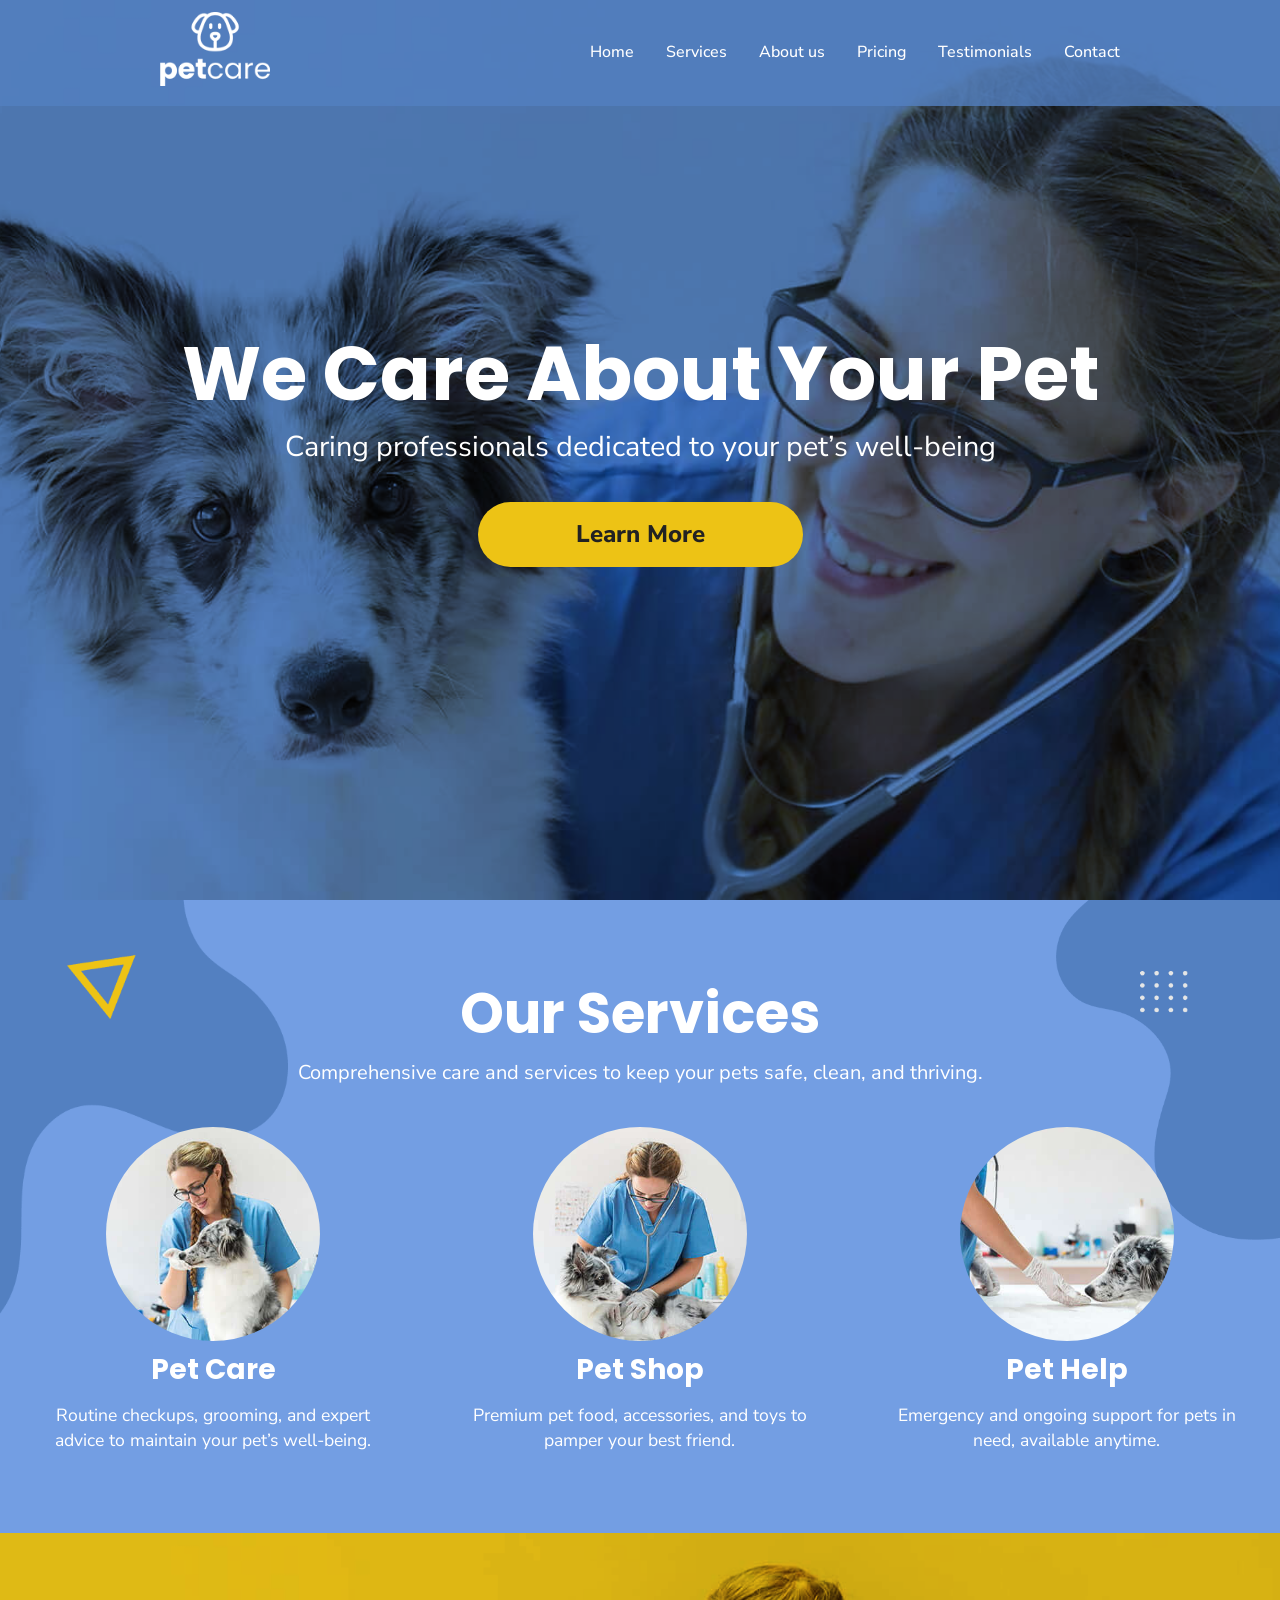
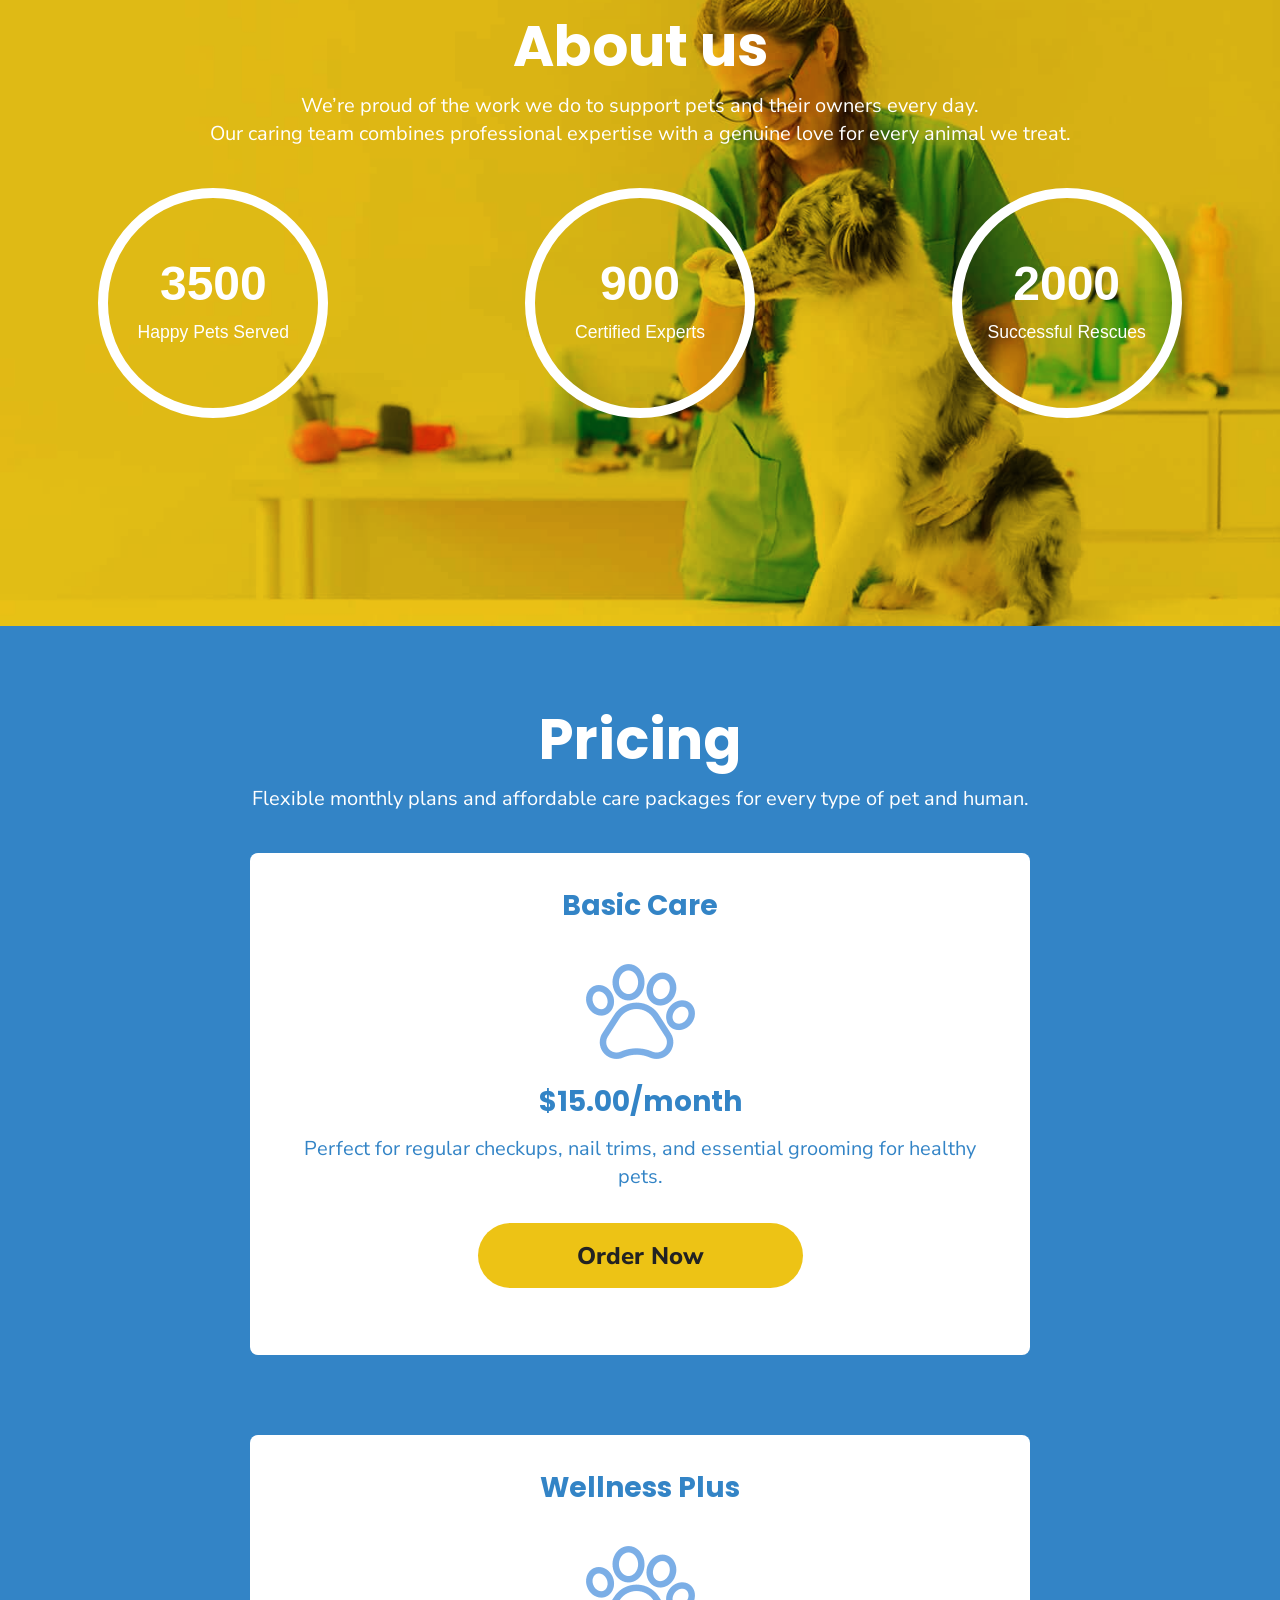
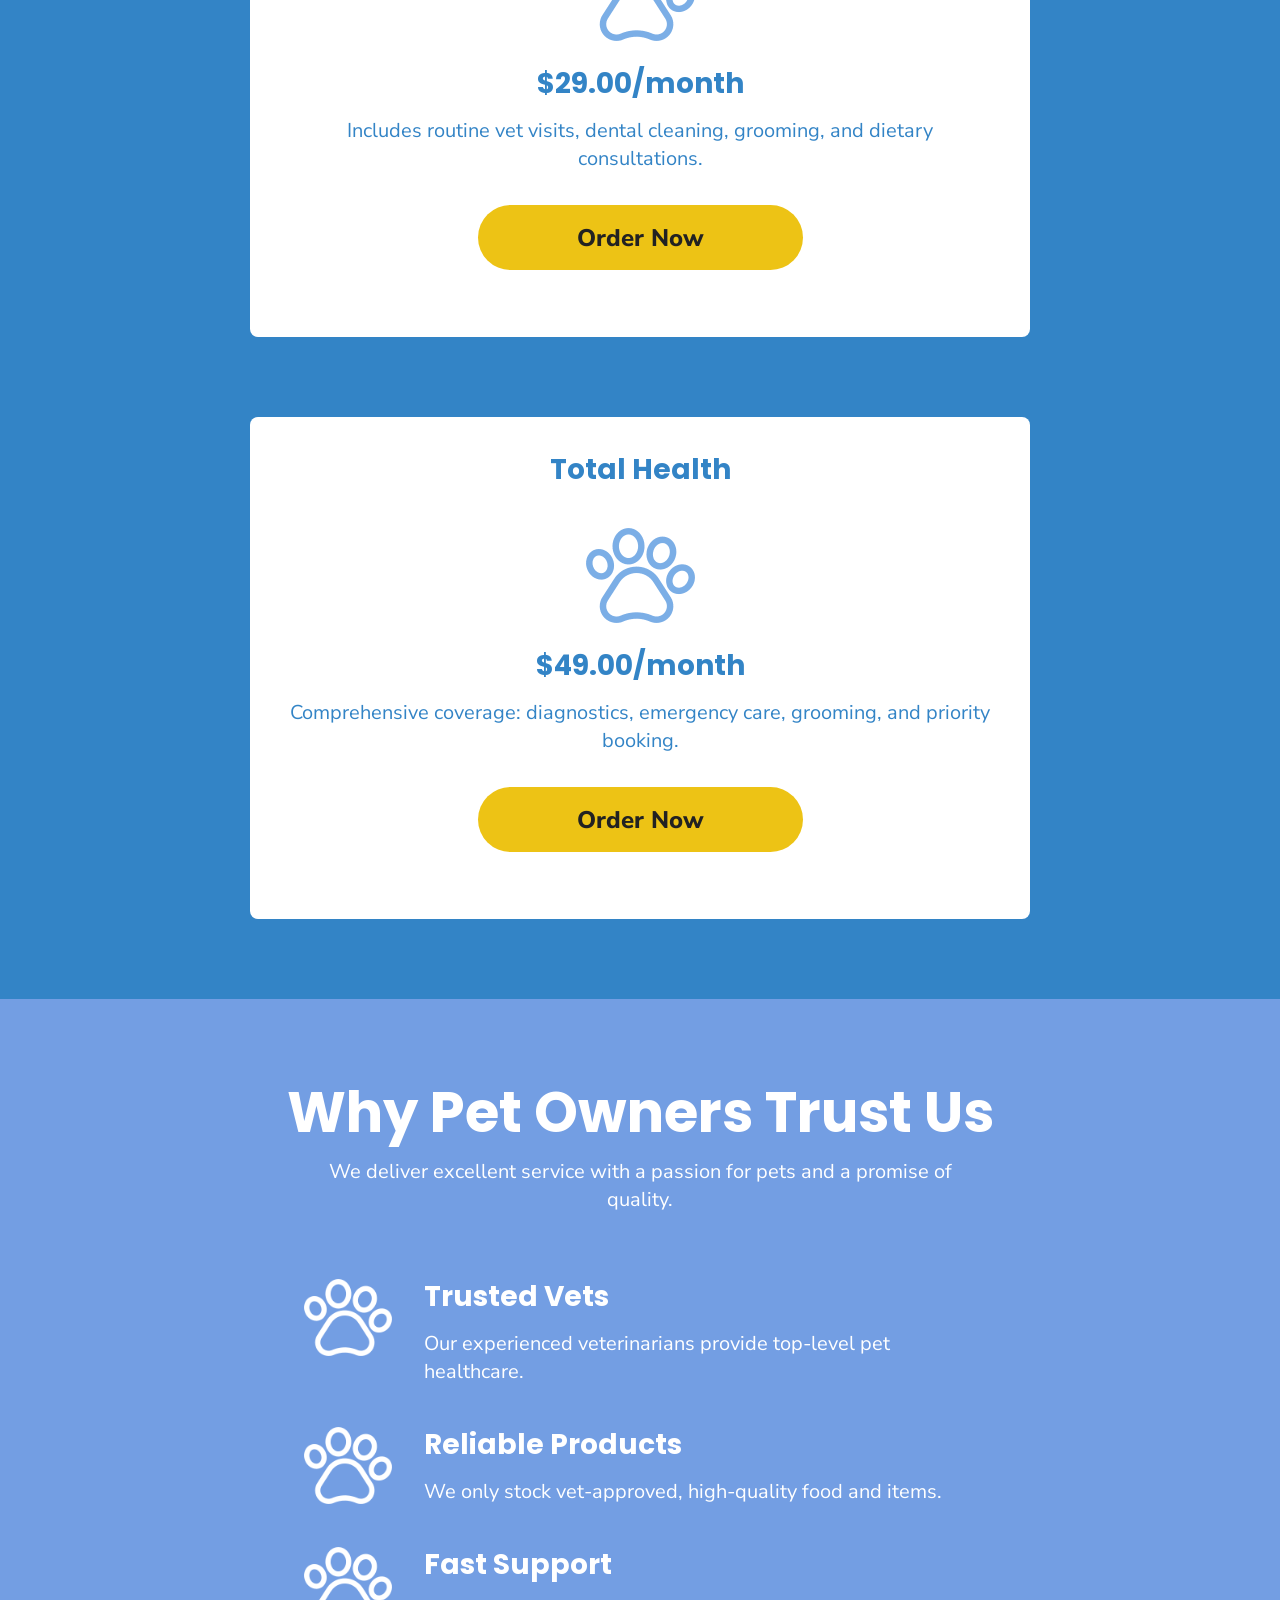
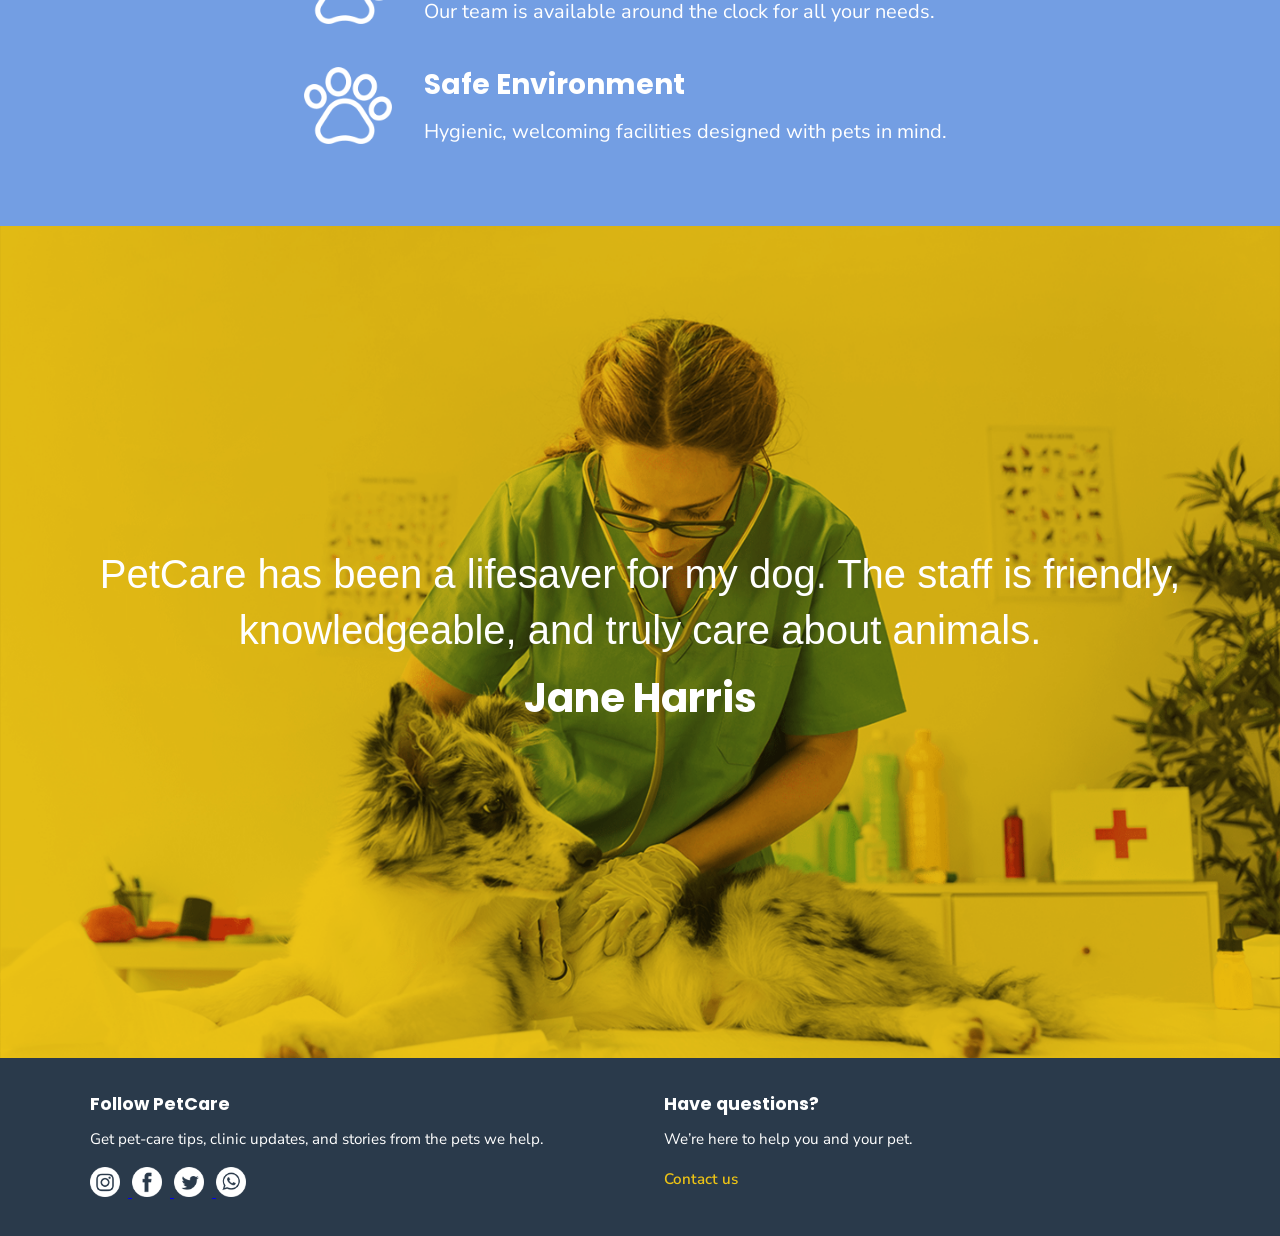
==== commit e52609ea: "Add scroll-triggered animations to About stats" ====
--- a/index.html
+++ b/index.html
@@ -71,20 +71,27 @@
                 <header class="section-header">
                     <h2>About us</h2>
                     <p>We’re proud of the work we do to support pets and their owners every day.</p>
-                    <p>Our caring team combines professional expertise with a genuine love for every animal we treat.</p>
+                    <p>Our caring team combines professional expertise with a genuine love for every animal we treat.
+                    </p>
                 </header>
                 <dl class="stats-grid">
                     <div class="stat">
-                        <dd>3.5k</dd>
-                        <dt>Happy Pets Served</dt>                        
+                        <dd>
+                            <span class="number-animation" data-final="3500"></span>
+                        </dd>
+                        <dt>Happy Pets Served</dt>
                     </div>
                     <div class="stat">
-                        <dd>10</dd>
+                        <dd>
+                            <span class="number-animation" data-final="900"></span>
+                        </dd>
                         <dt>Certified Experts</dt>
                     </div>
                     <div class="stat">
-                        <dd>2k+</dd>
-                        <dt>Successful Rescues</dt>                        
+                        <dd>
+                            <span class="number-animation" data-final="2000"></span>
+                        </dd>
+                        <dt>Successful Rescues</dt>
                     </div>
                 </dl>
             </div>
@@ -153,7 +160,8 @@
         <section id="testimonials" class="testimonials">
             <div class="section-content">
                 <blockquote class="testimonial">
-                    <p>PetCare has been a lifesaver for my dog. The staff is friendly, knowledgeable, and truly care about
+                    <p>PetCare has been a lifesaver for my dog. The staff is friendly, knowledgeable, and truly care
+                        about
                         animals.</p>
                     <footer>
                         <cite class="testimonial-author">Jane Harris</cite>
--- a/css/styles.css
+++ b/css/styles.css
@@ -49,6 +49,10 @@
   color: #edc315;
 }
 
+nav a.active {
+  color: #edc315;
+}
+
 .hero {
   color: #fff;
   text-align: center;
@@ -59,6 +63,7 @@
   text-decoration: none;
   font-weight: 800;
   font-size: 1.5rem;
+  font-family: inherit;
 }
 
 section h2 {
@@ -272,6 +277,81 @@
   background: #fff;
 }
 
+.contact-page-header {
+  min-height: 6rem;
+  background-color: #739ee3;
+}
+
+.contact-section {
+  min-height: calc(100vh - 6rem);
+  padding: 3rem 1rem;
+  background-color: #739ee3;
+  background-image:
+    url("../assets/images/shape-1.png"), url("../assets/images/shape-2.png");
+  background-repeat: no-repeat;
+  background-position:
+    left top,
+    right top;
+  background-size:
+    18rem auto,
+    14rem auto;
+}
+
+.contact-content {
+  width: min(100%, 44rem);
+  margin: 0 auto;
+}
+
+.contact-header {
+  margin-bottom: 2rem;
+  text-align: center;
+}
+
+.contact-header h1 {
+  font-size: clamp(2.5rem, 6vw, 4rem);
+}
+
+.contact-header p {
+  font-size: 1.25rem;
+}
+
+.contact-form {
+  padding: 2rem;
+  border-radius: 1rem;
+  background-color: #fff;
+  color: #222;
+}
+
+.form-field {
+  display: flex;
+  flex-direction: column;
+  gap: 0.4rem;
+  margin-bottom: 1.25rem;
+}
+
+.form-field label {
+  font-weight: 700;
+}
+
+.form-field input,
+.form-field textarea {
+  width: 100%;
+  padding: 0.75rem;
+  border: 1px solid #b7c3d0;
+  border-radius: 0.35rem;
+  color: #222;
+  font: inherit;
+}
+
+.form-field textarea {
+  resize: vertical;
+}
+
+.contact-form .cta-button {
+  width: min(100%, 20rem);
+  margin: 0.5rem 0 0;
+}
+
 .section-content {
   position: relative;
   z-index: 1;
@@ -450,6 +530,81 @@
   height: 30px;
   margin-right: 0.5rem;
 }
+
+/* Number animations */
+
+/* Define a custom CSS property '--num' that can be animated as an integer */
+@property --num {
+  syntax: "<integer>";
+  initial-value: 0;
+  inherits: false;
+}
+
+/* Base style for number animation elements */
+/* Initializes --num to 0 and resets the CSS counter 'num' to that value */
+.number-animation {
+  --num: 0;
+  counter-reset: num var(--num);
+}
+
+/* Use the ::after pseudo-element to display the current value of the counter */
+.number-animation::after {
+  content: counter(num);
+}
+
+/* Keyframe animations to animate --num from 0 up to the target number */
+/* Example animation from 0 to 3500 */
+@keyframes counter--3500 {
+  from {
+    --num: 0;
+  }
+  to {
+    --num: 3500;
+  }
+}
+
+@keyframes counter--900 {
+  from {
+    --num: 0;
+  }
+  to {
+    --num: 900;
+  }
+}
+
+@keyframes counter--2000 {
+  from {
+    --num: 0;
+  }
+  to {
+    --num: 2000;
+  } 
+  }
+
+@keyframes counter--3500 {
+  from {
+    --num: 0;
+  }
+  to {
+    --num: 3500;
+  }
+}
+
+/* You can add more animations for different target numbers as needed */
+
+/* Animation classes that apply the corresponding keyframe animations */
+.animate--3500 {
+  animation: counter--3500 2s cubic-bezier(0.25, 1, 0.9, 1) forwards;
+}
+
+.animate--900 {
+  animation: counter--900 2s cubic-bezier(0.25, 1, 0.9, 1) forwards;
+}
+
+.animate--2000 {
+  animation: counter--2000 2s cubic-bezier(0.25, 1, 0.9, 1) forwards;
+}
+
 
 /* Responsive design */
 
@@ -698,3 +853,16 @@
     width: 4.5rem;
   }
 }
+
+@media (max-width: 375px) {
+  .contact-form {
+    padding: 1.25rem;
+  }
+}
+
+@media (max-width: 450px) {
+  .services,
+  .contact-section {
+    background-image: none;
+  }
+}
